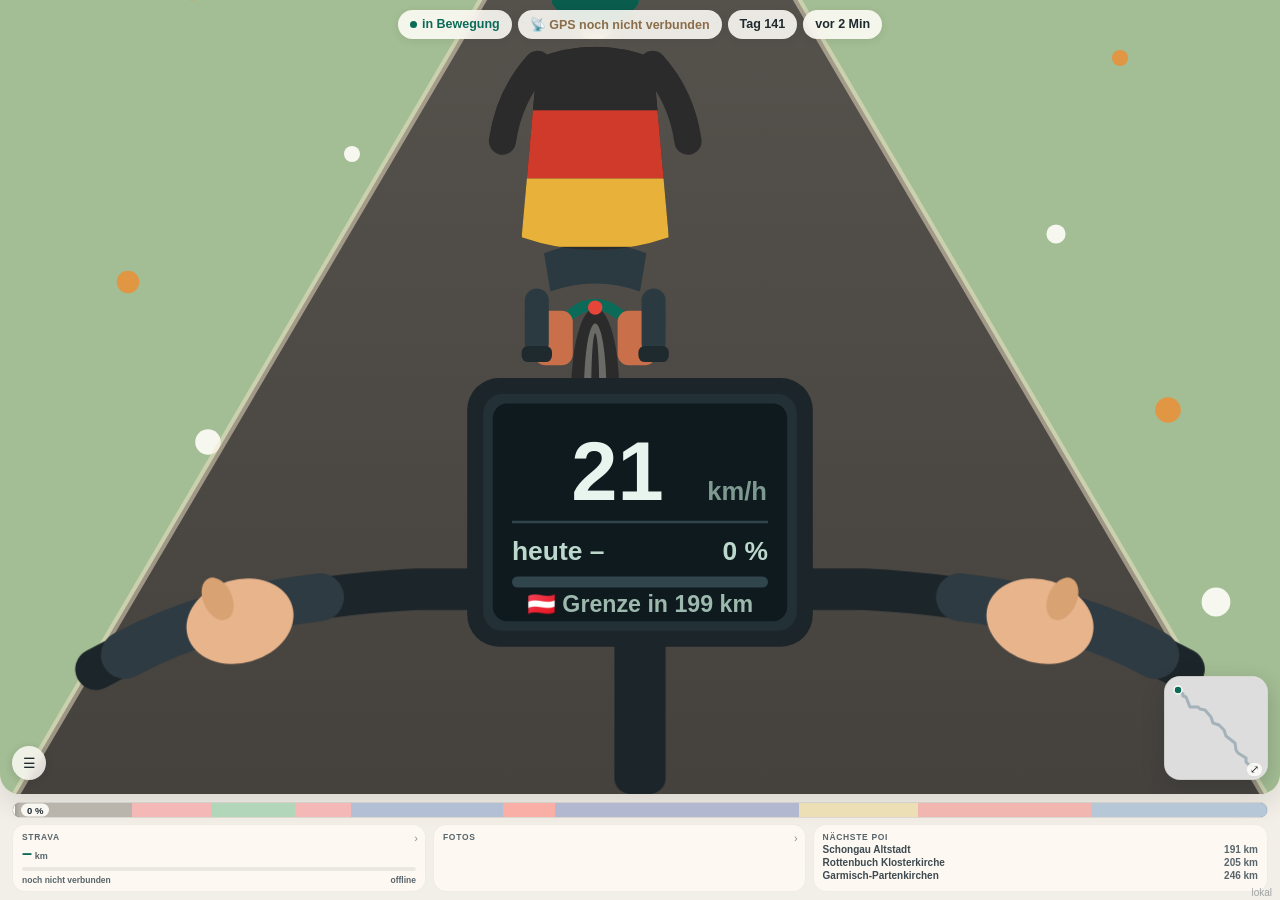
==== index.html @ 11f7739e "Gruppiere das Fotoalbum nach Tagen und runde die Karten-Vorschaubilder Zwei Dinge an der Fotodarstel" ====
<!doctype html>
<html lang="de">
<head>
<meta charset="UTF-8" />
<meta name="viewport" content="width=device-width, initial-scale=1.0, viewport-fit=cover" />
<title>Timo & Tino on Tour</title>
<meta name="description" content="Live dabei auf der Radreise von Schorndorf nach Griechenland." />
<meta name="theme-color" content="#0c6b58" />
<link rel="manifest" href="./manifest.json" />
<link rel="apple-touch-icon" href="./src/assets/apple-touch-icon.png" />
<link rel="icon" type="image/svg+xml" href="./src/assets/favicon.svg" />
<meta name="apple-mobile-web-app-capable" content="yes" />
<meta name="apple-mobile-web-app-status-bar-style" content="default" />
<meta name="apple-mobile-web-app-title" content="T&T Tour" />
<script>
  (() => {
    let frame = 0;

    function syncViewportHeight() {
      cancelAnimationFrame(frame);
      frame = requestAnimationFrame(() => {
        const height = Math.round(window.visualViewport?.height ?? window.innerHeight);
        document.documentElement.style.setProperty("--app-height", `${height}px`);
        document.documentElement.classList.toggle("compact-height", height < 740);
        document.documentElement.classList.toggle("very-compact-height", height < 640);
      });
    }

    syncViewportHeight();
    window.addEventListener("resize", syncViewportHeight, { passive: true });
    window.addEventListener("orientationchange", syncViewportHeight, { passive: true });
    window.addEventListener("pageshow", syncViewportHeight, { passive: true });
    window.visualViewport?.addEventListener("resize", syncViewportHeight, { passive: true });
  })();
</script>
<link rel="stylesheet" href="./src/vendor/leaflet/leaflet.css" />
<link rel="stylesheet" href="./src/styles/app.css" />
<script src="./src/vendor/leaflet/leaflet.js" defer></script>
<style>
  * { margin: 0; box-sizing: border-box; }
  html { width: 100%; height: 100%; overflow: hidden; }
  body {
    font-family: "Avenir Next", "Trebuchet MS", sans-serif;
    color: #1f2a2f;
    background:
      radial-gradient(circle at top left, rgba(235, 143, 52, 0.18), transparent 32%),
      linear-gradient(180deg, #fff9f0 0%, #f7f1e7 48%, #f2efe8 100%);
    width: 100%;
    height: var(--app-height, 100dvh);
    min-height: 0;
    max-height: var(--app-height, 100dvh);
    display: flex;
    flex-direction: column;
    overflow: hidden;
    padding-bottom: env(safe-area-inset-bottom);
  }

  .scene-wrap {
    position: relative; flex: 1 1 auto; min-height: 0; overflow: hidden;
    border-radius: 0 0 20px 20px;
    box-shadow: 0 10px 26px rgba(29, 35, 38, 0.12);
  }
  svg.scene { position: absolute; inset: 0; width: 100%; height: 100%; display: block; }

  /* ── Pseudo-3D ── */
  .fly {
    transform-box: view-box; transform-origin: 400px 560px;
    animation: fly var(--dur, 5.2s) linear infinite;
    animation-delay: var(--delay, 0s); opacity: 0;
  }
  @keyframes fly {
    0% { transform: scale(0.05); opacity: 0; }
    6% { opacity: 1; }
    62% { transform: scale(1.6); }
    100% { transform: scale(11); opacity: 1; }
  }
  .fly-dash {
    transform-box: view-box; transform-origin: 400px 560px;
    animation: flydash 3.2s linear infinite;
    animation-delay: var(--delay, 0s); opacity: 0;
  }
  @keyframes flydash {
    0% { transform: scale(0.08, 0.08); opacity: 0; }
    8% { opacity: 0.7; }
    62% { transform: scale(1.3, 1.9); }
    100% { transform: scale(4.5, 13); opacity: 0.7; }
  }

  .spokes, .crank { animation: spin var(--wheel, 0.82s) linear infinite; transform-box: fill-box; transform-origin: center; }
  @keyframes spin { to { transform: rotate(360deg); } }
  .timo { transform-box: view-box; transform-origin: 400px 1000px; animation: sway 1.7s ease-in-out infinite alternate; }
  @keyframes sway { from { transform: rotate(-1.3deg); } to { transform: rotate(1.3deg); } }
  .calf-l { animation: pedal var(--pedal, 0.42s) ease-in-out infinite alternate; }
  .calf-r { animation: pedal var(--pedal, 0.42s) ease-in-out infinite alternate-reverse; }
  @keyframes pedal { from { transform: translateY(0); } to { transform: translateY(-16px); } }
  .cockpit { animation: cockpitbob 0.48s ease-in-out infinite alternate; }
  @keyframes cockpitbob { to { transform: translateY(2px); } }
  .cloud-drift { animation: drift 90s linear infinite; }
  @keyframes drift { to { transform: translateX(-900px); } }
  .glint { animation: glint 3.2s ease-in-out infinite; }
  @keyframes glint { 0%, 100% { opacity: 0.25; } 50% { opacity: 0.85; } }

  /* ── Zustaende ── */
  .night-veil, .stars, .moon, .camp { opacity: 0; transition: opacity 1.4s ease; }
  .sun-group, .timo { transition: opacity 1.3s ease; }
  .scene--night .night-veil, .scene--night .stars, .scene--night .moon, .scene--night .camp { opacity: 1; }
  .scene--night .sun-group, .scene--night .timo { opacity: 0; }
  .scene--night .fly, .scene--night .fly-dash, .scene--night .calf-l, .scene--night .calf-r,
  .scene--night .cockpit, .scene--night .cloud-drift { animation-play-state: paused; }
  .hands { transition: opacity 1.2s ease; }
  .scene--night .hands { opacity: 0; }
  .star { animation: twinkle 2.6s ease-in-out infinite; }
  .star:nth-child(3n) { animation-delay: 0.9s; }
  .star:nth-child(3n+1) { animation-delay: 1.7s; }
  @keyframes twinkle { 0%, 100% { opacity: 0.35; } 50% { opacity: 1; } }
  .fire-glow { animation: fireglow 1.1s ease-in-out infinite alternate; transform-box: fill-box; transform-origin: center; }
  @keyframes fireglow { from { transform: scale(0.92); } to { transform: scale(1.08); } }

  /* Pause am Tag */
  .scene--pause .timo, .scene--pause .hands { opacity: 0; }
  .scene--pause .fly, .scene--pause .fly-dash, .scene--pause .calf-l,
  .scene--pause .calf-r, .scene--pause .cockpit { animation-play-state: paused; }
  .steam { animation: steam 2.6s ease-in-out infinite; }
  @keyframes steam {
    0% { transform: translateY(0); opacity: 0; }
    30% { opacity: 0.8; }
    100% { transform: translateY(-20px); opacity: 0; }
  }
  .pause-note {
    position: absolute; inset: 0; z-index: 5;
    display: flex; flex-direction: column; align-items: center; justify-content: center;
    gap: 16px; pointer-events: none; opacity: 0; transition: opacity 1s ease;
  }
  body.mode-pause .pause-note, body.mode-stale .pause-note { opacity: 1; }
  body.mode-pause .moment-stage, body.mode-stale .moment-stage { opacity: 0; transition: opacity 0.8s ease; }
  .pause-note__badge {
    width: 154px; height: 154px; border-radius: 50%;
    background: rgba(255, 253, 248, 0.9); backdrop-filter: blur(8px);
    box-shadow: 0 18px 44px rgba(29, 35, 38, 0.26);
    display: grid; place-items: center;
  }
  .pause-note p {
    font-size: 16.5px; font-weight: 700; color: #1f2a2f;
    background: rgba(255, 253, 248, 0.9); backdrop-filter: blur(8px);
    padding: 10px 20px; border-radius: 999px;
    box-shadow: 0 8px 22px rgba(29, 35, 38, 0.16);
  }

  /* Wetter */
  .rain, .snow, .extra-clouds, .fog { opacity: 0; transition: opacity 1.2s ease; }
  .scene--rain .rain { opacity: 1; }
  .scene--snow .snow { opacity: 1; }
  .scene--rain .sun-group, .scene--overcast .sun-group, .scene--snow .sun-group { opacity: 0.25; }
  .scene--rain .extra-clouds, .scene--overcast .extra-clouds, .scene--snow .extra-clouds { opacity: 1; }
  .scene--fog .fog { opacity: 0.85; }
  .raindrop { animation: rainfall 0.55s linear infinite; }
  @keyframes rainfall { to { transform: translate(-40px, 340px); } }
  .snowflake { animation: snowfall 4.5s linear infinite; }
  @keyframes snowfall { to { transform: translate(-30px, 380px); } }

  /* ── Momente ── */
  .moment-stage {
    position: absolute; left: 0; right: 0;
    top: calc(62px + env(safe-area-inset-top));
    display: flex; justify-content: center; pointer-events: none; z-index: 5;
  }
  .moment {
    position: absolute; width: min(56vw, 235px); opacity: 0;
    transform: translateY(18px) rotate(-2deg) scale(0.94);
    transition: opacity 0.8s ease, transform 0.9s cubic-bezier(0.18, 0.7, 0.3, 1.12);
  }
  .moment.show { opacity: 1; transform: translateY(0) rotate(0deg) scale(1); }
  .moment--photo {
    background: #fffdf8; border-radius: 6px; padding: 10px 10px 12px;
    box-shadow: 0 18px 42px rgba(29, 35, 38, 0.28);
    transform: translateY(18px) rotate(-4.5deg) scale(0.94);
  }
  .moment--photo.show { transform: translateY(0) rotate(-2.5deg) scale(1); }
  .moment--photo img {
    display: block; width: 100%; aspect-ratio: 4 / 3;
    object-fit: cover; border-radius: 3px; background: #e9e2d2;
  }
  .moment--photo .tape {
    position: absolute; top: -10px; left: 50%;
    width: 74px; height: 22px; transform: translateX(-50%) rotate(3deg);
    background: rgba(232, 217, 168, 0.85); border-radius: 2px;
  }
  .moment--card {
    background: rgba(255, 253, 248, 0.96); border-radius: 22px;
    padding: 16px 18px 15px; box-shadow: 0 18px 42px rgba(29, 35, 38, 0.24);
    text-align: center;
  }
  .moment__eyebrow {
    font-size: 10.5px; font-weight: 700; letter-spacing: 0.14em;
    text-transform: uppercase; color: #8a5ca7; margin-bottom: 6px;
  }
  .moment__title { font-size: 21px; font-weight: 700; letter-spacing: -0.02em; }
  .moment__meta { font-size: 13.5px; color: #58656b; margin-top: 3px; font-weight: 600; }
  .moment__caption {
    display: flex; justify-content: space-between; align-items: baseline;
    margin-top: 9px; padding: 0 2px; font-size: 12.5px; font-weight: 700; color: #58656b;
  }
  .moment__flags { font-size: 42px; line-height: 1.15; margin: 4px 0 2px; }
  .moment__flags .arrow { font-size: 24px; color: #8a5ca7; vertical-align: middle; margin: 0 8px; }

  /* ── Minimap ── */
  .minimap {
    position: absolute; right: 12px; bottom: 14px; z-index: 6;
    width: 104px; height: 104px; padding: 0; cursor: pointer;
    background: rgba(255, 253, 248, 0.88);
    border: 1.5px solid rgba(31, 42, 47, 0.14); border-radius: 16px;
    box-shadow: 0 8px 22px rgba(29, 35, 38, 0.22); overflow: hidden;
  }
  #minimapMap { position: absolute; inset: 0; pointer-events: none; }
  #minimapMap .leaflet-control-container { display: none; }
  .minimap__hint {
    position: absolute; right: 5px; bottom: 3px; z-index: 800;
    font-size: 11px; color: #1f2a2f; pointer-events: none;
    background: rgba(255, 253, 248, 0.85); border-radius: 6px; padding: 0 3px;
  }
  .live-pos-marker { position: relative; width: 32px; height: 32px; pointer-events: none; }
  .live-pos-marker__dot {
    position: absolute; left: 10px; top: 10px; width: 12px; height: 12px;
    border-radius: 50%; background: #0c6b58; border: 2.5px solid #fff;
    box-shadow: 0 1px 6px rgba(0, 0, 0, 0.3);
  }
  .live-pos-marker__pulse {
    position: absolute; inset: 0; border-radius: 50%;
    background: rgba(12, 107, 88, 0.35); animation: mappulse 2s ease-out infinite;
  }
  @keyframes mappulse { from { transform: scale(0.4); opacity: 1; } to { transform: scale(1.5); opacity: 0; } }

  .scene-ctrl { position: absolute; left: 12px; bottom: 14px; z-index: 6; display: flex; gap: 6px; }
  .scene-ctrl a {
    width: 34px; height: 34px; display: grid; place-items: center;
    font-size: 14px; text-decoration: none; color: #1f2a2f;
    background: rgba(255, 253, 248, 0.82); backdrop-filter: blur(6px);
    border-radius: 50%; box-shadow: 0 2px 8px rgba(29, 35, 38, 0.14);
  }

  /* ── HUD ── */
  .hud-top {
    position: absolute; top: calc(10px + env(safe-area-inset-top)); left: 0; right: 0;
    display: flex; flex-wrap: wrap; justify-content: center; gap: 6px;
    padding: 0 12px; pointer-events: none; z-index: 6;
  }
  .chip {
    font-size: 12.5px; font-weight: 700; color: #1f2a2f;
    background: rgba(255, 253, 248, 0.88); backdrop-filter: blur(8px);
    padding: 7px 12px; border-radius: 999px; white-space: nowrap;
    box-shadow: 0 2px 10px rgba(29, 35, 38, 0.08);
  }
  .chip[hidden] { display: none; }
  .chip--live { color: #0c6b58; }
  .chip--live .dot {
    display: inline-block; width: 7px; height: 7px; border-radius: 50%;
    background: #0c6b58; margin-right: 5px; animation: pulse 2s ease-in-out infinite;
  }
  .chip--stale { color: #8a6d4a; }
  .chip--stale .dot { animation: none; background: #b9a487; }
  @keyframes pulse { 0%, 100% { opacity: 1; } 50% { opacity: 0.35; } }

  /* ── Fortschrittsleiste ── */
  .tour-progress {
    position: relative; flex: 0 0 auto; height: 16px; margin: 8px 12px 6px;
    border-radius: 8px; overflow: hidden; cursor: pointer;
    border: 1px solid rgba(31, 42, 47, 0.1);
  }
  .tour-progress__track { position: absolute; inset: 0; }
  .tour-progress__veil { position: absolute; top: 0; bottom: 0; right: 0; background: rgba(247, 241, 231, 0.72); }
  .tour-progress__marker { position: absolute; top: -1px; bottom: -1px; width: 3px; background: #fffdf8; box-shadow: 0 0 5px rgba(0, 0, 0, 0.35); }
  .tour-progress__label {
    position: absolute; top: 50%; transform: translate(8px, -50%);
    font-size: 9.5px; font-weight: 800; color: #1f2a2f;
    background: rgba(255, 253, 248, 0.92); padding: 1px 6px; border-radius: 7px; pointer-events: none;
  }

  /* ── Boxen ── */
  .boxes { flex: 0 0 auto; display: grid; grid-template-columns: 1fr 0.9fr 1.1fr; gap: 7px; padding: 0 12px 8px; }
  .box {
    position: relative; background: rgba(255, 250, 244, 0.8); border-radius: 13px;
    padding: 7px 9px 6px; border: 1px solid rgba(31, 42, 47, 0.06);
    text-align: left; font: inherit; color: inherit;
  }
  button.box { cursor: pointer; }
  .box span { display: block; font-size: 8.5px; font-weight: 700; letter-spacing: 0.08em; text-transform: uppercase; color: #58656b; }
  .box strong { display: block; font-size: 14px; letter-spacing: -0.01em; margin-top: 1px; font-variant-numeric: tabular-nums; }
  .box small { display: block; font-size: 9.5px; color: #58656b; margin-top: 1px; font-weight: 600; }
  .box__more { position: absolute; right: 7px; top: 7px; font-size: 11px; color: #8a938f; font-style: normal; }
  .health-tile { min-width: 0; overflow: hidden; }
  .health-tile__value {
    display: flex; align-items: baseline; gap: 3px; margin-top: 2px;
    color: #0c6b58; white-space: nowrap;
  }
  .health-tile__value strong { display: inline; font-size: 18px; line-height: 1; margin: 0; }
  .health-tile__value b { font-size: 9px; color: #58656b; }
  .health-tile__bar {
    display: flex; width: 100%; height: 4px; margin-top: 5px; overflow: hidden;
    border-radius: 2px; background: rgba(31, 42, 47, 0.08);
  }
  .health-tile__bar i { display: block; height: 100%; transition: width 0.35s ease; }
  .health-tile__bar-completed { background: #eb8f34; }
  .health-tile__bar-today { background: #0c6b58; }
  .health-tile__meta {
    display: flex; align-items: center; justify-content: space-between; gap: 4px;
    margin-top: 4px; color: #58656b; font-size: 8.5px; font-weight: 700;
    white-space: nowrap;
  }
  .health-tile__meta span { display: inline; color: inherit; font-size: inherit; letter-spacing: 0; text-transform: none; }
  .health-tile__live { color: #0c6b58 !important; }
  .health-tile__live::before {
    content: ""; display: inline-block; width: 5px; height: 5px; margin-right: 3px;
    border-radius: 50%; background: currentColor; vertical-align: 1px;
  }
  .poi-row { display: flex; justify-content: space-between; gap: 4px; font-size: 10px; font-weight: 600; color: #3d4a50; margin-top: 2px; }
  .poi-row b { font-weight: 700; overflow: hidden; white-space: nowrap; text-overflow: ellipsis; }
  .poi-row em { font-style: normal; color: #58656b; flex-shrink: 0; }
  .thumb-stack { position: relative; height: 40px; margin-top: 3px; }
  .thumb-stack img {
    position: absolute; width: 44px; height: 38px; object-fit: cover;
    border-radius: 6px; border: 2px solid #fffdf8;
    box-shadow: 0 2px 6px rgba(29, 35, 38, 0.18); background: #e9e2d2;
  }
  .thumb-stack img:nth-child(1) { left: 0; transform: rotate(-5deg); }
  .thumb-stack img:nth-child(2) { left: 26px; transform: rotate(3deg); top: 1px; }
  .thumb-stack img:nth-child(3) { left: 52px; transform: rotate(-2deg); }
  .thumb-stack__count {
    position: absolute; right: 0; bottom: 0; font-size: 9px; font-weight: 800;
    color: #fffdf8; background: #0c6b58; border-radius: 8px; padding: 1.5px 6px;
  }

  /* ── Popups ── */
  .sheet {
    position: fixed; inset: 0; z-index: 40; display: none;
    align-items: center; justify-content: center;
    background: rgba(18, 32, 50, 0.55); backdrop-filter: blur(3px); padding: 18px;
  }
  .sheet.open { display: flex; }
  .sheet__card {
    position: relative; width: min(94vw, 560px); max-height: 78vh; overflow-y: auto;
    background: #fffdf8; border-radius: 22px; padding: 18px 16px 16px;
    box-shadow: 0 30px 80px rgba(0, 0, 0, 0.4);
  }
  .sheet__title { font-size: 17px; letter-spacing: -0.02em; margin-bottom: 2px; }
  .sheet__sub { font-size: 12px; color: #58656b; font-weight: 600; margin-bottom: 12px; }
  .sheet__close {
    position: absolute; top: 10px; right: 10px; width: 34px; height: 34px;
    border: none; border-radius: 50%; background: rgba(31, 42, 47, 0.06);
    color: #1f2a2f; font-size: 15px; cursor: pointer; z-index: 2;
  }
  .album-days { display: flex; flex-direction: column; gap: 14px; }
  .album-day__head {
    position: sticky; top: -1px; z-index: 2;
    display: flex; align-items: baseline; justify-content: space-between; gap: 8px;
    margin-bottom: 6px; padding: 5px 0 4px;
    /* Der Sheet-Karten-Hintergrund, damit die Fotos sauber darunter wegscrollen */
    background: #fffdf8;
    border-bottom: 1px solid rgba(31, 42, 47, 0.08);
  }
  .album-day__head h4 { font-size: 13px; font-weight: 800; letter-spacing: -0.01em; }
  .album-day__head span { font-size: 10.5px; font-weight: 700; color: #58656b; white-space: nowrap; }
  .album-grid { display: grid; grid-template-columns: repeat(4, 1fr); gap: 6px; }
  .album-grid img { width: 100%; aspect-ratio: 1; object-fit: cover; border-radius: 8px; background: #e9e2d2; cursor: pointer; }
  .health-sheet__card { width: min(94vw, 600px); max-height: min(88vh, 780px); padding: 20px 18px 18px; }
  .health-hero {
    display: grid; grid-template-columns: minmax(0, 1.2fr) minmax(150px, 0.8fr); gap: 16px;
    align-items: stretch; margin-bottom: 12px; padding: 16px;
    border: 1px solid rgba(12, 107, 88, 0.15); border-radius: 8px;
    background: linear-gradient(135deg, rgba(12, 107, 88, 0.1), rgba(255, 253, 248, 0.35));
  }
  .health-hero__eyebrow {
    font-size: 9.5px; font-weight: 800; letter-spacing: 0.08em; text-transform: uppercase;
    color: #0c6b58;
  }
  .health-hero__total { display: flex; align-items: baseline; gap: 6px; margin-top: 2px; }
  .health-hero__total strong {
    font-size: 38px; line-height: 1; color: #1f2a2f; font-variant-numeric: tabular-nums;
  }
  .health-hero__total span { font-size: 14px; font-weight: 800; color: #58656b; }
  .health-hero__caption { margin-top: 5px; font-size: 11px; line-height: 1.3; color: #58656b; font-weight: 650; }
  .health-source { align-self: center; }
  .health-source__bar {
    display: flex; height: 9px; overflow: hidden; border-radius: 5px;
    background: rgba(31, 42, 47, 0.08);
  }
  .health-source__bar span { display: block; height: 100%; min-width: 0; transition: width 0.35s ease; }
  .health-source__completed { background: #eb8f34; }
  .health-source__today { background: #0c6b58; }
  .health-source__labels { display: grid; grid-template-columns: 1fr 1fr; gap: 8px; margin-top: 8px; }
  .health-source__labels div { min-width: 0; }
  .health-source__labels span { display: block; font-size: 9px; color: #718087; font-weight: 750; }
  .health-source__labels b { display: block; margin-top: 1px; font-size: 12px; color: #3d4a50; font-variant-numeric: tabular-nums; }
  .health-source__labels div:last-child { text-align: right; }
  .health-metrics { display: grid; grid-template-columns: repeat(4, 1fr); gap: 8px; margin-bottom: 16px; }
  .health-metric {
    min-width: 0; min-height: 84px; padding: 10px;
    border: 1px solid rgba(31, 42, 47, 0.08); border-top: 3px solid var(--metric-color);
    border-radius: 7px; background: rgba(255, 255, 255, 0.48);
  }
  .health-metric__icon {
    display: grid; place-items: center; width: 22px; height: 22px; margin-bottom: 7px;
    border-radius: 50%; color: var(--metric-color); background: color-mix(in srgb, var(--metric-color) 12%, transparent);
    font-size: 11px; font-weight: 900;
  }
  .health-metric span { display: block; font-size: 9px; color: #718087; font-weight: 750; }
  .health-metric strong {
    display: block; margin-top: 2px; overflow-wrap: anywhere; font-size: 15px; line-height: 1.1;
    color: #1f2a2f; font-variant-numeric: tabular-nums;
  }
  .health-metric small { display: block; margin-top: 3px; font-size: 8.5px; color: #718087; font-weight: 650; }
  .health-section { margin-top: 16px; }
  .health-section__head { display: flex; justify-content: space-between; align-items: baseline; gap: 10px; margin-bottom: 7px; }
  .health-section__head h4 { font-size: 12px; color: #1f2a2f; }
  .health-section__head span { font-size: 10px; color: #718087; font-weight: 700; }
  .stage-list { position: relative; padding-left: 17px; }
  .stage-list::before {
    content: ""; position: absolute; left: 4px; top: 13px; bottom: 13px; width: 2px;
    background: rgba(12, 107, 88, 0.16);
  }
  .stage-item { position: relative; padding: 9px 0 10px 8px; border-bottom: 1px solid rgba(31, 42, 47, 0.07); }
  .stage-item::before {
    content: ""; position: absolute; left: -17px; top: 14px; width: 8px; height: 8px;
    border: 2px solid #fffdf8; border-radius: 50%; background: #0c6b58; box-shadow: 0 0 0 1px rgba(12, 107, 88, 0.28);
  }
  .stage-item__head { display: flex; justify-content: space-between; align-items: baseline; gap: 10px; }
  .stage-item__date { font-size: 12px; color: #3d4a50; font-weight: 800; }
  .stage-item__distance { font-size: 15px; color: #1f2a2f; font-weight: 800; font-variant-numeric: tabular-nums; }
  .stage-item__metrics { display: flex; flex-wrap: wrap; gap: 4px 10px; margin-top: 5px; }
  .stage-item__metrics span { font-size: 10px; color: #718087; font-weight: 700; white-space: nowrap; }
  .activity-list { border-top: 1px solid rgba(31, 42, 47, 0.07); }
  .activity-item { border-bottom: 1px solid rgba(31, 42, 47, 0.07); }
  .activity-item summary {
    display: grid; grid-template-columns: minmax(0, 1fr) auto; gap: 10px; align-items: center;
    padding: 10px 2px; cursor: pointer; list-style: none;
  }
  .activity-item summary::-webkit-details-marker { display: none; }
  .activity-item summary::after { content: "+"; grid-column: 3; color: #718087; font-size: 16px; }
  .activity-item[open] summary::after { content: "−"; }
  .activity-item__name { min-width: 0; }
  .activity-item__name b { display: block; overflow: hidden; white-space: nowrap; text-overflow: ellipsis; font-size: 12px; color: #3d4a50; }
  .activity-item__name small { display: block; margin-top: 2px; font-size: 9.5px; color: #718087; font-weight: 650; }
  .activity-item__distance { font-size: 13px; color: #0c6b58; font-weight: 800; font-variant-numeric: tabular-nums; }
  .activity-item__details {
    display: grid; grid-template-columns: repeat(3, 1fr); gap: 8px 12px;
    padding: 0 2px 11px;
  }
  .activity-item__details span { font-size: 9px; color: #718087; font-weight: 700; }
  .activity-item__details b { display: block; margin-top: 1px; font-size: 11px; color: #3d4a50; font-variant-numeric: tabular-nums; }
  .setup-hint {
    background: rgba(235, 143, 52, 0.1); border: 1px solid rgba(235, 143, 52, 0.3);
    border-radius: 8px; padding: 12px 14px; font-size: 12.5px; color: #7a5a2f; font-weight: 600;
  }
  @media (max-width: 420px) {
    .health-tile__meta { gap: 2px; font-size: 8px; }
    .health-sheet__card { padding: 18px 14px 14px; }
    .health-hero { grid-template-columns: 1fr; gap: 12px; padding: 13px; }
    .health-hero__total strong { font-size: 34px; }
    .health-metrics { grid-template-columns: repeat(2, 1fr); }
    .health-metric { min-height: 78px; }
  }
  @media (max-width: 380px) {
    .health-tile__meta, .health-tile__meta span { font-size: 7px; }
    .health-tile__live::before { display: none; }
  }
  @media (max-width: 340px) {
    #healthSub { display: none; }
    .health-tile__meta { justify-content: flex-start; }
  }
  html.compact-height .hud-top { top: calc(6px + env(safe-area-inset-top)); gap: 4px; padding-inline: 8px; }
  html.compact-height .chip { padding: 5px 9px; font-size: 11px; }
  html.compact-height .moment-stage { top: calc(50px + env(safe-area-inset-top)); }
  html.compact-height .minimap { right: 8px; bottom: 9px; width: 88px; height: 88px; border-radius: 12px; }
  html.compact-height .scene-ctrl { left: 8px; bottom: 9px; }
  html.compact-height .tour-progress { height: 14px; margin: 5px 8px 4px; }
  html.compact-height .boxes { gap: 5px; padding: 0 8px 5px; }
  html.compact-height .box { padding: 5px 7px 4px; border-radius: 10px; }
  html.compact-height .box__more { right: 5px; top: 5px; }
  html.compact-height .health-tile__value strong { font-size: 16px; }
  html.compact-height .health-tile__bar { margin-top: 3px; }
  html.compact-height .health-tile__meta { margin-top: 2px; }
  html.compact-height .thumb-stack { height: 34px; margin-top: 1px; }
  html.compact-height .thumb-stack img { width: 39px; height: 33px; }
  html.compact-height .thumb-stack img:nth-child(2) { left: 22px; }
  html.compact-height .thumb-stack img:nth-child(3) { left: 44px; }
  html.compact-height .poi-row { margin-top: 1px; font-size: 9px; }
  html.very-compact-height .chip { padding: 4px 7px; font-size: 10.5px; }
  html.very-compact-height .minimap { width: 78px; height: 78px; }
  html.very-compact-height .tour-progress { height: 12px; margin-block: 3px; }
  html.very-compact-height .boxes { padding-bottom: 3px; }
  html.very-compact-height .thumb-stack { height: 30px; }
  html.very-compact-height .thumb-stack img { width: 35px; height: 29px; }
  html.very-compact-height .box span { font-size: 8px; }
  html.very-compact-height .poi-row:nth-child(n+3) { display: none; }
  #bigmap { width: 100%; height: min(64vh, 560px); border-radius: 14px; }
  .map-modal__card { padding: 12px; }

  /* ── Grosse Karte: Fotos & POIs ── */
  .map-legend {
    display: flex; flex-wrap: wrap; gap: 4px 10px;
    margin-top: 8px; font-size: 10px; color: #58656b;
  }
  .map-legend span { display: inline-flex; align-items: center; gap: 3px; }
  .map-legend i { width: 9px; height: 9px; border-radius: 50%; font-style: normal; }

  .poi-map-marker {
    position: relative;
    width: 26px; height: 26px; border-radius: 50%;
    display: grid; place-items: center;
    background: var(--poi-color, #eb8f34);
    border: 2px solid #fff;
    box-shadow: 0 1px 5px rgba(0,0,0,.35);
    cursor: pointer; transition: transform .12s ease;
  }
  .poi-map-marker:hover { transform: scale(1.18); }
  .poi-map-marker span { font-size: 12px; line-height: 1; }

  /* Was gerade am Weg liegt, pulsiert leicht — das ist der Punkt, den man
     als Zuhausegebliebener sucht. */
  .poi-map-marker--live {
    width: 32px; height: 32px;
    border-color: #fffdf8;
    box-shadow: 0 0 0 2px var(--poi-color, #eb8f34), 0 2px 8px rgba(0,0,0,.4);
  }
  .poi-map-marker--live span { font-size: 15px; }
  .poi-map-marker--live::after {
    content: ""; position: absolute; inset: -6px;
    border-radius: 50%; border: 2px solid var(--poi-color, #eb8f34);
    animation: poipulse 2s ease-out infinite;
  }
  @keyframes poipulse {
    from { transform: scale(0.75); opacity: 0.9; }
    to   { transform: scale(1.45); opacity: 0; }
  }

  /* overflow sichtbar, damit das Stapel-Badge nicht abgeschnitten wird —
     der Kreis entsteht darum am img statt am Container. */
  .photo-map-marker {
    position: relative; width: 40px; height: 40px;
    overflow: visible; border: 0; cursor: pointer;
    transition: transform .12s ease;
  }
  .photo-map-marker:hover { transform: scale(1.1); }
  /* Leaflet erzwingt fuer Bilder im Marker-Pane width:auto (Workaround gegen
     einen Kachel-Bug in Firefox) und ist mit .leaflet-container
     .leaflet-marker-pane img spezifischer als eine einfache Klassenregel.
     Ohne dieselbe Spezifitaet hier behaelt das Foto seine natuerliche Breite,
     wird aber auf 40px Hoehe gestaucht — aus border-radius:50% wird dann eine
     Ellipse statt eines Kreises. Feste Kantenlaenge + cover haelt jedes
     Vorschaubild rund, egal ob Hoch- oder Querformat. */
  .leaflet-container .leaflet-marker-pane .photo-map-marker img {
    width: 40px; height: 40px; object-fit: cover; display: block;
    border-radius: 50%; border: 2px solid #fff;
    box-shadow: 0 2px 8px rgba(0,0,0,.3);
  }
  .photo-map-marker__count {
    position: absolute; right: -3px; bottom: -3px;
    min-width: 17px; height: 17px; padding: 0 4px;
    border-radius: 999px; background: #eb8f34; border: 2px solid #fff;
    color: #fff; font-size: 9px; font-weight: 800; line-height: 13px; text-align: center;
  }

  .map-popup__meta { display: flex; flex-wrap: wrap; align-items: center; gap: 5px; }
  .map-popup__chip {
    display: inline-flex; align-items: center; gap: 4px;
    padding: 3px 7px; border-radius: 999px; background: rgba(0,0,0,.06);
    font-size: 10.5px; font-weight: 600; color: #084c40; white-space: nowrap;
  }
  .map-popup__dist { font-size: 10px; font-weight: 700; color: #58656b; }

  .map-popup__live {
    display: inline-block; margin-bottom: 4px;
    padding: 2px 7px; border-radius: 999px;
    background: #eb8f34; color: #fff;
    font-size: 9.5px; font-weight: 800; letter-spacing: .04em; text-transform: uppercase;
  }
  /* "Warum ist das gerade spannend" — der eigentliche Grund, den Punkt
     anzutippen, deshalb abgesetzt vom nuechternen Kurztext. */
  .map-popup__why {
    margin-top: 5px; padding-left: 7px;
    border-left: 2px solid #eb8f34;
    font-size: 11px; line-height: 1.35; color: #2f4650;
  }
  .map-popup--photo .map-popup__img { height: 130px; cursor: zoom-in; }

  @media (prefers-reduced-motion: reduce) { * { animation-play-state: paused !important; } }
</style>
</head>
<body>
<div class="scene-wrap">
<svg class="scene" id="scene" viewBox="0 0 800 1200" preserveAspectRatio="xMidYMax slice" aria-label="Live-Blick über den Lenker">
  <defs>
    <linearGradient id="sky" x1="0" y1="0" x2="0" y2="1">
      <stop offset="0" stop-color="#fdf0d5"/><stop offset="0.7" stop-color="#f7e6c4"/><stop offset="1" stop-color="#efe0b8"/>
    </linearGradient>
    <radialGradient id="sunGlow">
      <stop offset="0" stop-color="#f5a94d" stop-opacity="0.85"/>
      <stop offset="0.55" stop-color="#f5a94d" stop-opacity="0.25"/>
      <stop offset="1" stop-color="#f5a94d" stop-opacity="0"/>
    </radialGradient>
    <linearGradient id="roadGrad" x1="0" y1="0" x2="0" y2="1">
      <stop offset="0" stop-color="#5a5751"/><stop offset="1" stop-color="#45423e"/>
    </linearGradient>
    <linearGradient id="veilFade" x1="0" y1="0" x2="0" y2="1">
      <stop offset="0" stop-color="#122032" stop-opacity="0"/><stop offset="0.14" stop-color="#122032" stop-opacity="1"/>
    </linearGradient>
    <linearGradient id="seaGrad" x1="0" y1="0" x2="0" y2="1">
      <stop offset="0" stop-color="#7fb4c9"/><stop offset="1" stop-color="#9ec9d8"/>
    </linearGradient>
    <clipPath id="torsoClip">
      <path d="M364 740 Q400 726 436 740 L446 852 Q400 868 354 852 Z"/>
    </clipPath>

    <g id="cloud">
      <ellipse cx="0" cy="0" rx="46" ry="16" fill="#fffdf8"/>
      <ellipse cx="-24" cy="6" rx="28" ry="12" fill="#fffdf8"/>
      <ellipse cx="26" cy="7" rx="30" ry="12" fill="#fffdf8"/>
    </g>
    <g id="cloudDark">
      <ellipse cx="0" cy="0" rx="52" ry="18" fill="#b9bfc2"/>
      <ellipse cx="-28" cy="7" rx="30" ry="13" fill="#b9bfc2"/>
      <ellipse cx="30" cy="8" rx="32" ry="13" fill="#c6cbcd"/>
    </g>

    <!-- Baumtypen je Land -->
    <g id="tree-conifer">
      <rect x="-1.5" y="-3" width="3" height="5" fill="#5a4632"/>
      <path d="M0 -26 L7 -13 L3.5 -13 L9 -3 L-9 -3 L-3.5 -13 L-7 -13 Z" fill="#3f6b52"/>
    </g>
    <g id="tree-cypress">
      <rect x="-1.2" y="-3" width="2.4" height="5" fill="#5a4632"/>
      <ellipse cx="0" cy="-16" rx="4.2" ry="15" fill="#39604a"/>
    </g>
    <g id="tree-olive">
      <path d="M-1.6 2 L-0.6 -8 L0.6 -8 L1.6 2 Z" fill="#7a6a55"/>
      <ellipse cx="0" cy="-13" rx="10" ry="7" fill="#8fa87a"/>
      <ellipse cx="-5" cy="-9" rx="6" ry="4.5" fill="#9db486"/>
      <ellipse cx="5" cy="-10" rx="6" ry="4.5" fill="#829c6e"/>
    </g>
  </defs>

  <rect width="800" height="1200" fill="url(#sky)"/>
  <g class="sun-group">
    <circle cx="170" cy="290" r="95" fill="url(#sunGlow)"/>
    <circle cx="170" cy="290" r="38" fill="#f2a24b"/>
  </g>
  <g class="cloud-drift" opacity="0.9">
    <use href="#cloud" x="560" y="300"/><use href="#cloud" x="900" y="250"/>
    <use href="#cloud" x="1250" y="320"/><use href="#cloud" x="1500" y="270"/>
  </g>
  <g class="extra-clouds">
    <use href="#cloudDark" x="250" y="270"/><use href="#cloudDark" x="520" y="230"/>
    <use href="#cloudDark" x="650" y="310"/>
  </g>

  <rect class="night-veil" width="800" height="1200" fill="#122032" opacity="0" style="mix-blend-mode: multiply;"/>
  <g class="stars" fill="#fdf0d5">
    <circle class="star" cx="150" cy="240" r="2.2"/><circle class="star" cx="320" cy="215" r="1.7"/>
    <circle class="star" cx="480" cy="275" r="2"/><circle class="star" cx="620" cy="225" r="1.6"/>
    <circle class="star" cx="240" cy="360" r="1.8"/><circle class="star" cx="560" cy="390" r="1.6"/>
    <circle class="star" cx="410" cy="310" r="1.5"/><circle class="star" cx="680" cy="330" r="2"/>
    <circle class="star" cx="90" cy="420" r="1.5"/><circle class="star" cx="740" cy="430" r="1.4"/>
  </g>
  <g class="moon">
    <mask id="moonMaskPov">
      <circle cx="180" cy="290" r="34" fill="white"/>
      <circle cx="195" cy="279" r="29" fill="black"/>
    </mask>
    <circle cx="180" cy="290" r="34" fill="#f6ecd4" mask="url(#moonMaskPov)"/>
  </g>

  <!-- Meer (Kuestenlaender) -->
  <rect id="seaBand" y="500" width="800" height="62" fill="url(#seaGrad)" opacity="0"/>

  <!-- Horizont: Farben kommen aus dem Landes-Preset -->
  <path id="hillFar" d="M0 500 Q80 448 170 480 Q260 508 340 462 Q420 420 500 470 Q580 512 660 468 Q730 432 800 472 L800 560 L0 560 Z" fill="#b3c4b0"/>
  <g id="snowCaps" opacity="0">
    <path d="M340 462 L326 486 L338 480 L350 492 L362 476 L352 462 Z" fill="#fffdf8"/>
    <path d="M660 468 L646 492 L658 486 L670 498 L682 482 L672 468 Z" fill="#fffdf8"/>
  </g>
  <path id="hillNear" d="M0 528 Q100 486 200 516 Q300 542 400 502 Q500 468 600 510 Q700 545 800 508 L800 560 L0 560 Z" fill="#93ab90"/>

  <!-- Dorf am Horizont: Typ kommt aus dem Preset -->
  <g id="villageSlot" transform="translate(452,556)"></g>
  <use class="road-tree" href="#tree-conifer" transform="translate(310,556) scale(1.1)"/>
  <use class="road-tree" href="#tree-conifer" transform="translate(540,558) scale(0.9)"/>

  <!-- Felder -->
  <rect id="fieldBand" y="560" width="800" height="640" fill="#a3bd94"/>
  <g fill="#eb8f34" opacity="0.85">
    <circle cx="120" cy="700" r="4"/><circle cx="80" cy="880" r="7"/><circle cx="180" cy="1060" r="10"/>
    <circle cx="700" cy="740" r="5"/><circle cx="730" cy="960" r="8"/><circle cx="640" cy="1130" r="11"/>
  </g>
  <g fill="#fffdf8" opacity="0.9">
    <circle cx="60" cy="640" r="3"/><circle cx="220" cy="800" r="5"/><circle cx="130" cy="980" r="8"/>
    <circle cx="740" cy="660" r="3.5"/><circle cx="660" cy="850" r="6"/><circle cx="760" cy="1080" r="9"/>
  </g>

  <!-- Strasse -->
  <path d="M386 560 L414 560 L790 1200 L10 1200 Z" fill="url(#roadGrad)"/>
  <path d="M386 560 L10 1200" stroke="#f4e6c8" stroke-width="5" opacity="0.5"/>
  <path d="M414 560 L790 1200" stroke="#f4e6c8" stroke-width="5" opacity="0.5"/>
  <g fill="#f4e6c8">
    <rect class="fly-dash" style="--delay: 0s" x="397" y="574" width="6" height="20" rx="1.5"/>
    <rect class="fly-dash" style="--delay: -0.8s" x="397" y="574" width="6" height="20" rx="1.5"/>
    <rect class="fly-dash" style="--delay: -1.6s" x="397" y="574" width="6" height="20" rx="1.5"/>
    <rect class="fly-dash" style="--delay: -2.4s" x="397" y="574" width="6" height="20" rx="1.5"/>
  </g>

  <!-- Strassenrand: Baeume + Ortsschild (Text aus Reverse-Geocoding) -->
  <g class="fly" style="--delay: 0s"><use class="road-tree" href="#tree-conifer" transform="translate(366,585) scale(1.6)"/></g>
  <g class="fly" style="--delay: -1.4s">
    <g transform="translate(438,584)">
      <rect x="-0.7" y="-13" width="1.4" height="13" fill="#8a8478"/>
      <rect x="-15" y="-21" width="30" height="9" rx="1.8" fill="#fffdf8" stroke="#0c6b58" stroke-width="0.8"/>
      <text id="signPlace" x="0" y="-14.5" text-anchor="middle" font-size="4" font-weight="700" fill="#0c6b58" font-family="Trebuchet MS, sans-serif"></text>
    </g>
  </g>
  <g class="fly" style="--delay: -2.7s">
    <g transform="translate(370,586)">
      <path d="M-4 0 L-4 -6.5 Q-4 -9 0 -9 Q4 -9 4 -6.5 L4 0 Z" fill="#fffdf8" stroke="#c9c2b4" stroke-width="0.6"/>
      <text id="signKm" x="0" y="-3" text-anchor="middle" font-size="2.8" font-weight="700" fill="#58656b" font-family="Trebuchet MS, sans-serif"></text>
    </g>
  </g>
  <g class="fly" style="--delay: -4s"><use class="road-tree" href="#tree-conifer" transform="translate(434,584) scale(1.3)"/></g>

  <!-- Timo voraus -->
  <g transform="translate(-28,0)">
  <g class="timo">
    <ellipse cx="400" cy="1002" rx="64" ry="12" fill="#1f2a2f" opacity="0.16"/>
    <ellipse cx="400" cy="948" rx="15" ry="52" fill="#2b2b2b"/>
    <ellipse cx="400" cy="948" rx="7" ry="42" fill="#6a6a66"/>
    <ellipse cx="400" cy="948" rx="2.5" ry="36" fill="#2b2b2b"/>
    <path d="M385 900 Q400 888 415 900" stroke="#0c6b58" stroke-width="7" fill="none" stroke-linecap="round"/>
    <circle cx="400" cy="896" r="4.5" fill="#e8453a"/>
    <rect x="362" y="898" width="24" height="34" rx="7" fill="#c9704a"/>
    <rect x="414" y="898" width="24" height="34" rx="7" fill="#c9704a"/>
    <g class="calf-l">
      <rect x="356" y="884" width="15" height="42" rx="7.5" fill="#2b3a41"/>
      <rect x="354" y="920" width="19" height="10" rx="4" fill="#1f2a2f"/>
    </g>
    <g class="calf-r">
      <rect x="429" y="884" width="15" height="42" rx="7.5" fill="#2b3a41"/>
      <rect x="427" y="920" width="19" height="10" rx="4" fill="#1f2a2f"/>
    </g>
    <rect x="384" y="852" width="32" height="10" rx="5" fill="#1f2a2f"/>
    <path d="M368 862 Q400 850 432 862 L428 886 Q400 876 372 886 Z" fill="#2b3a41"/>
    <!-- Trikot: Flagge des aktuellen Landes -->
    <g id="jersey" clip-path="url(#torsoClip)"></g>
    <path id="sleeveL" d="M364 744 Q346 764 342 792" stroke="#1e4a9e" stroke-width="17" fill="none" stroke-linecap="round"/>
    <path id="sleeveR" d="M436 744 Q454 764 458 792" stroke="#1e4a9e" stroke-width="17" fill="none" stroke-linecap="round"/>
    <rect x="390" y="712" width="20" height="16" rx="7" fill="#e8b48c"/>
    <circle cx="400" cy="692" r="30" fill="#0c6b58"/>
    <path d="M373 700 A 30 30 0 0 1 427 700 L 427 706 A 30 22 0 0 1 373 706 Z" fill="#0a5c4c"/>
    <g stroke="#fffdf8" stroke-width="3" opacity="0.55" stroke-linecap="round">
      <path d="M385 672 Q383 686 385 698"/><path d="M400 668 Q398 684 400 700"/><path d="M415 672 Q417 686 415 698"/>
    </g>
  </g>
  </g>

  <!-- Nachtlager -->
  <g class="camp">
    <g transform="translate(212,930) scale(1.35)">
      <path d="M-60 0 L0 -66 L60 0 Z" fill="#a35a3c"/>
      <path d="M-14 0 L0 -46 L14 0 Z" fill="#7a4028"/>
      <circle class="fire-glow" cx="112" cy="-8" r="28" fill="#f5a94d" opacity="0.45"/>
      <path d="M105 -4 q7 -17 14 0 q5 9 -7 11 q-12 -2 -7 -11" fill="#eb8f34"/>
      <g stroke="#6b5138" stroke-width="4.5" stroke-linecap="round">
        <line x1="99" y1="4" x2="124" y2="-2"/><line x1="101" y1="-2" x2="123" y2="5"/>
      </g>
    </g>
    <g transform="translate(520,952)" opacity="0.9">
      <circle cx="0" cy="0" r="24" fill="none" stroke="#1c2529" stroke-width="4"/>
      <circle cx="74" cy="0" r="24" fill="none" stroke="#1c2529" stroke-width="4"/>
      <path d="M0 0 L30 -8 L17 -45 L0 0 M30 -8 L57 -45 M17 -45 L57 -45 M57 -45 L74 0" stroke="#1c2529" stroke-width="4.5" fill="none" stroke-linecap="round"/>
    </g>
  </g>

  <!-- Regen -->
  <g class="rain">
    <g stroke="#7fa3b8" stroke-width="3" stroke-linecap="round" opacity="0.65">
      <g class="raindrop"><line x1="90" y1="-60" x2="80" y2="-22"/><line x1="290" y1="-130" x2="280" y2="-92"/><line x1="490" y1="-40" x2="480" y2="-2"/><line x1="690" y1="-150" x2="680" y2="-112"/></g>
      <g class="raindrop" style="animation-delay:-0.18s"><line x1="180" y1="-100" x2="170" y2="-62"/><line x1="390" y1="-35" x2="380" y2="3"/><line x1="590" y1="-115" x2="580" y2="-77"/><line x1="760" y1="-55" x2="750" y2="-17"/></g>
      <g class="raindrop" style="animation-delay:-0.36s"><line x1="40" y1="-145" x2="30" y2="-107"/><line x1="240" y1="-55" x2="230" y2="-17"/><line x1="440" y1="-160" x2="430" y2="-122"/><line x1="640" y1="-70" x2="630" y2="-32"/></g>
    </g>
    <g stroke="#7fa3b8" stroke-width="3" stroke-linecap="round" opacity="0.65" transform="translate(0,340)">
      <g class="raindrop"><line x1="130" y1="-60" x2="120" y2="-22"/><line x1="330" y1="-130" x2="320" y2="-92"/><line x1="530" y1="-40" x2="520" y2="-2"/><line x1="730" y1="-150" x2="720" y2="-112"/></g>
      <g class="raindrop" style="animation-delay:-0.27s"><line x1="220" y1="-100" x2="210" y2="-62"/><line x1="420" y1="-35" x2="410" y2="3"/><line x1="620" y1="-115" x2="610" y2="-77"/></g>
    </g>
    <g stroke="#7fa3b8" stroke-width="3.5" stroke-linecap="round" opacity="0.6" transform="translate(0,680)">
      <g class="raindrop"><line x1="100" y1="-60" x2="88" y2="-16"/><line x1="360" y1="-120" x2="348" y2="-76"/><line x1="600" y1="-50" x2="588" y2="-6"/></g>
      <g class="raindrop" style="animation-delay:-0.3s"><line x1="250" y1="-90" x2="238" y2="-46"/><line x1="480" y1="-140" x2="468" y2="-96"/><line x1="710" y1="-80" x2="698" y2="-36"/></g>
    </g>
  </g>

  <!-- Schnee -->
  <g class="snow" fill="#fffdf8">
    <g class="snowflake"><circle cx="90" cy="-40" r="4"/><circle cx="300" cy="-120" r="5"/><circle cx="520" cy="-60" r="4"/><circle cx="700" cy="-140" r="5"/></g>
    <g class="snowflake" style="animation-delay:-1.5s"><circle cx="180" cy="-90" r="5"/><circle cx="420" cy="-30" r="4"/><circle cx="620" cy="-110" r="5"/></g>
    <g class="snowflake" style="animation-delay:-3s"><circle cx="60" cy="-130" r="4"/><circle cx="250" cy="-50" r="5"/><circle cx="480" cy="-150" r="4"/><circle cx="740" cy="-70" r="5"/></g>
    <g class="snowflake" style="animation-delay:-0.8s" transform="translate(0,380)"><circle cx="140" cy="-60" r="4"/><circle cx="360" cy="-120" r="5"/><circle cx="660" cy="-40" r="4"/></g>
  </g>

  <!-- Nebel -->
  <g class="fog">
    <rect y="440" width="800" height="200" fill="#e8e4da" opacity="0.6"/>
    <rect y="500" width="800" height="110" fill="#efece4" opacity="0.55"/>
  </g>

  <rect class="night-veil" x="0" y="380" width="800" height="820" fill="url(#veilFade)" style="mix-blend-mode: multiply;"/>

  <!-- Eigenes Cockpit -->
  <g class="cockpit">
    <path d="M60 1122 Q140 1078 260 1072 L540 1072 Q660 1078 740 1122" stroke="#1c2529" stroke-width="26" fill="none" stroke-linecap="round"/>
    <path d="M78 1113 Q130 1085 200 1077" stroke="#2e3b42" stroke-width="30" fill="none" stroke-linecap="round"/>
    <path d="M722 1113 Q670 1085 600 1077" stroke="#2e3b42" stroke-width="30" fill="none" stroke-linecap="round"/>
    <g class="hands">
      <g fill="#e8b48c">
        <ellipse cx="150" cy="1092" rx="34" ry="26" transform="rotate(-16 150 1092)"/>
        <ellipse cx="650" cy="1092" rx="34" ry="26" transform="rotate(16 650 1092)"/>
      </g>
      <g fill="#d9a273">
        <ellipse cx="136" cy="1078" rx="9" ry="14" transform="rotate(-24 136 1078)"/>
        <ellipse cx="664" cy="1078" rx="9" ry="14" transform="rotate(24 664 1078)"/>
      </g>
    </g>
    <rect x="384" y="1080" width="32" height="120" rx="10" fill="#1c2529"/>

    <!-- Fahrradcomputer -->
    <g transform="translate(400,1024)">
      <rect x="-108" y="-84" width="216" height="168" rx="20" fill="#1c2529"/>
      <rect x="-98" y="-74" width="196" height="148" rx="12" fill="#233036"/>
      <rect x="-92" y="-68" width="184" height="136" rx="9" fill="#0e1a1e"/>
      <text id="dispSpeed" x="-14" y="-8" text-anchor="middle" font-size="52" font-weight="800" fill="#e8f4ee" font-family="Trebuchet MS, sans-serif">--</text>
      <text x="42" y="-8" font-size="16" font-weight="700" fill="#7d9990" font-family="Trebuchet MS, sans-serif">km/h</text>
      <line x1="-80" y1="6" x2="80" y2="6" stroke="#31454d" stroke-width="1.5"/>
      <text id="dispToday" x="-80" y="30" font-size="16.5" font-weight="700" fill="#bcd8cc" font-family="Trebuchet MS, sans-serif">heute –</text>
      <text id="dispPct" x="80" y="30" text-anchor="end" font-size="16.5" font-weight="700" fill="#bcd8cc" font-family="Trebuchet MS, sans-serif">–</text>
      <rect x="-80" y="40" width="160" height="7" rx="3.5" fill="#31454d"/>
      <rect id="dispBar" x="-80" y="40" width="0" height="7" rx="3.5" fill="#3fa07c"/>
      <text id="dispBorder" x="0" y="62" text-anchor="middle" font-size="14.5" font-weight="700" fill="#9db8ad" font-family="Trebuchet MS, sans-serif"></text>
      <rect x="-14" y="82" width="28" height="16" rx="5" fill="#1c2529"/>
    </g>
  </g>
</svg>

<!-- Momente -->
<div class="moment-stage" id="momentStage">
  <div class="moment moment--card" data-moment="border" hidden>
    <p class="moment__eyebrow">Voraus · Grenzübergang</p>
    <p class="moment__flags"><span id="borderFlags"></span></p>
    <p class="moment__title" id="borderName"></p>
    <p class="moment__meta" id="borderMeta"></p>
  </div>
</div>

<!-- Pause / kein Signal -->
<div class="pause-note" aria-hidden="true">
  <div class="pause-note__badge">
    <svg id="pauseIcon" width="96" height="96" viewBox="0 0 100 100" aria-hidden="true">
      <g stroke="#8a938f" stroke-width="5" fill="none" stroke-linecap="round">
        <path class="steam" d="M36 32 q5 -9 0 -16"/>
        <path class="steam" style="animation-delay: 0.9s" d="M50 34 q-5 -9 0 -17"/>
        <path class="steam" style="animation-delay: 1.7s" d="M63 32 q5 -8 0 -15"/>
      </g>
      <path d="M22 44 h55 v14 a27.5 26 0 0 1 -55 0 Z" fill="#fffdf8" stroke="#1f2a2f" stroke-width="4.5" stroke-linejoin="round"/>
      <path d="M26 48 h47 v6 a23.5 16 0 0 1 -8 12 a40 40 0 0 1 -31 0 a23.5 16 0 0 1 -8 -12 Z" fill="#6b4a2f"/>
      <path d="M77 48 h5 a11 11 0 0 1 0 22 h-7" fill="none" stroke="#1f2a2f" stroke-width="4.5" stroke-linecap="round"/>
      <line x1="18" y1="90" x2="80" y2="90" stroke="#1f2a2f" stroke-width="4.5" stroke-linecap="round"/>
    </svg>
  </div>
  <p id="pauseText">Gerade wird Pause gemacht</p>
</div>

<!-- Minimap -->
<button class="minimap" id="minimap" aria-label="Karte vergrößern">
  <div id="minimapMap" aria-hidden="true"></div>
  <span class="minimap__hint">⤢</span>
</button>

<div class="scene-ctrl">
  <a href="./backup/" aria-label="Zur klassischen Ansicht" title="Klassische Ansicht">☰</a>
</div>

<!-- HUD -->
<div class="hud-top">
  <span class="chip chip--live" id="chipState"><span class="dot"></span><span id="chipStateText">Verbinde…</span></span>
  <span class="chip chip--stale" id="chipNoGps" hidden>📡 GPS noch nicht verbunden</span>
  <span class="chip" id="chipDay" hidden></span>
  <span class="chip" id="chipPlace" hidden></span>
  <span class="chip" id="chipWeather" hidden></span>
  <span class="chip" id="chipFresh" hidden></span>
</div>
</div><!-- /scene-wrap -->

<!-- Fortschritt -->
<div class="tour-progress" id="tourProgress" role="button" tabindex="0" aria-label="Tourstatus öffnen">
  <div class="tour-progress__track" id="tpTrack"></div>
  <div class="tour-progress__veil" id="tpVeil"></div>
  <div class="tour-progress__marker" id="tpMarker"></div>
  <span class="tour-progress__label" id="tpLabel">–</span>
</div>

<!-- Boxen -->
<section class="boxes" aria-label="Schnellzugriff">
  <button class="box health-tile" id="boxHealth">
    <span id="healthLabel">Strava</span>
    <div class="health-tile__value"><strong id="healthValue">–</strong><b>km</b></div>
    <div class="health-tile__bar" aria-hidden="true">
      <i class="health-tile__bar-completed" id="healthBarCompleted"></i>
      <i class="health-tile__bar-today" id="healthBarToday"></i>
    </div>
    <div class="health-tile__meta">
      <span id="healthSub">wird geladen…</span>
      <span class="health-tile__live" id="healthToday">live</span>
    </div>
    <em class="box__more">›</em>
  </button>
  <button class="box" id="boxAlbum">
    <span>Fotos</span>
    <div class="thumb-stack" id="thumbStack"></div>
    <em class="box__more">›</em>
  </button>
  <div class="box">
    <span>Nächste POI</span>
    <div id="poiList"><div class="poi-row"><b>–</b></div></div>
  </div>
</section>

<!-- Popup: Strava -->
<div class="sheet" id="healthSheet">
  <div class="sheet__card health-sheet__card">
    <button class="sheet__close" data-close aria-label="Schließen">✕</button>
    <h3 class="sheet__title">Tour in Zahlen</h3>
    <p class="sheet__sub" id="healthSheetSub">Strava</p>
    <div id="healthContent"></div>
  </div>
</div>

<!-- Popup: Album -->
<div class="sheet" id="albumSheet">
  <div class="sheet__card">
    <button class="sheet__close" data-close aria-label="Schließen">✕</button>
    <h3 class="sheet__title">Fotoalbum</h3>
    <p class="sheet__sub" id="albumCount">Fotos von unterwegs</p>
    <div class="album-days" id="albumGrid"></div>
  </div>
</div>

<!-- Popup: Tourstatus -->
<div class="sheet" id="statusSheet">
  <div class="sheet__card" style="width: min(94vw, 640px);">
    <button class="sheet__close" data-close aria-label="Schließen">✕</button>
    <h3 class="sheet__title">Tourstatus</h3>
    <p class="sheet__sub">Höhenprofil, Länder & Tageskilometer</p>
    <div id="jtSlot"></div>
  </div>
</div>

<!-- Popup: Karte -->
<div class="sheet" id="mapSheet">
  <div class="sheet__card map-modal__card" style="width: min(94vw, 640px);">
    <button class="sheet__close" data-close aria-label="Schließen">✕</button>
    <div id="bigmap"></div>
    <div class="map-legend">
      <span><i style="background:#eb8f34"></i><span id="legendDone">Fortschritt</span></span>
      <span><i style="background:#90a4ae"></i>geplant</span>
      <span>📸 Fotos antippen</span>
      <span>✨ Pulsiert = gerade spannend</span>
      <span>🏰 Highlights</span>
      <span>⛰ Natur</span>
      <span>🏙 Städte</span>
    </div>
  </div>
</div>

<!-- Wird beim Deploy durch die GitHub Action mit Commit + Zeit ersetzt -->
<div class="deploy-version">lokal</div>

<!-- Lightbox (aus der Haupt-App) -->
<dialog id="photo-lightbox" class="photo-lightbox">
  <button class="photo-lightbox__close" data-lightbox-close aria-label="Schließen">&#x2715;</button>
  <img class="photo-lightbox__img" src="" alt="" />
  <p class="photo-lightbox__caption"></p>
</dialog>

<script type="module">
  import { loadRouteData } from "./src/services/gpxRouteService.js";
  import { createLocationProvider } from "./src/location/LocationProvider.js";
  import { mapLocationToRoute, computeMovementStatus } from "./src/services/routePositionService.js";
  import { buildCountrySegments, COUNTRY_NAMES } from "./src/services/routeCountryService.js";
  import { reverseGeocode, geocodeOnce } from "./src/services/geocodeService.js";
  import { fetchTraccarTrack } from "./src/services/traccarProxyService.js";
  import { loadPoiData } from "./src/services/poiService.js";
  import { startPhotoService } from "./src/services/photoService.js";
  import { fetchWeather } from "./src/services/weatherService.js";
  import { startTourStatsService } from "./src/services/tourStatsService.js";
  import { createJourneyTimelineCard } from "./src/components/journeyTimeline.js";
  import { getCountryPreset } from "./src/config/scenePresets.js";
  import { tripMeta } from "./src/data/mockData.js";

  const PHOTO_HOST = "https://zweiaufachse.thefinks.de";
  const STALE_MS = 2 * 60 * 60 * 1000;   // Fix aelter → "Signal veraltet"
  const PAUSE_MS = 10 * 60 * 1000;       // so lange still → Pause
  const MOVEMENT_THRESHOLD_KPH = 4;       // darunter ist es Pause/Stand statt Fahrt
  const NIGHT_FROM = 21;
  const NIGHT_TO = 7;

  const state = {
    routeData: null,
    locationData: null,
    previousLocationData: null,
    lastMovementAt: null,
    geocodeData: null,
    countrySegments: [],
    poiData: null,
    photos: [],
    // Tatsaechlich gefahrene Spur seit Reisestart (leer, solange Traccar fehlt)
    track: { points: [], complete: false },
    weather: null,
    stats: { todayKm: null, yesterdayKm: null, strava: { configured: false } },
    mode: "unknown",
  };

  const $ = (id) => document.getElementById(id);
  const fmtKm = (km) => (km == null ? "–" : `${Math.round(km).toLocaleString("de-DE")} km`);

  // Tage bis zur Abfahrt (negativ/0 = die Reise laeuft)
  function daysUntilStart() {
    if (!tripMeta.startDate) return null;
    const start = new Date(`${tripMeta.startDate}T00:00:00`);
    const today = new Date();
    today.setHours(0, 0, 0, 0);
    return Math.round((start - today) / 86_400_000);
  }

  function startDateLabel() {
    return new Date(`${tripMeta.startDate}T00:00:00`)
      .toLocaleDateString("de-DE", { weekday: "long", day: "numeric", month: "long" });
  }

  // ── Landes-Presets auf die Szene anwenden ──
  let appliedCountry = null;

  function villageSvg(type) {
    const roofs = {
      gable: "#b5533c", chalet: "#8a5b3c", campanile: "#c0663f",
      stone: "#a05a3c", minaret: "#b5533c", whitehouse: "#2c6fad",
    };
    const roof = roofs[type] ?? "#b5533c";
    const base = `
      <rect x="0" y="-10" width="14" height="10" fill="#e9e2d2"/>
      <path d="M-1.5 -10 L7 -17 L15.5 -10 Z" fill="${roof}"/>
      <rect x="18" y="-8" width="11" height="8" fill="#efe8d8"/>
      <path d="M16.5 -8 L23.5 -14 L30.5 -8 Z" fill="${roof}"/>`;

    if (type === "minaret") {
      return base + `
        <rect x="34" y="-24" width="3.5" height="24" fill="#f4efe2"/>
        <path d="M35.75 -31 L33 -24 L38.5 -24 Z" fill="#4d7a63"/>`;
    }
    if (type === "campanile") {
      return base + `
        <rect x="34" y="-26" width="6" height="26" fill="#e5ddc9"/>
        <path d="M37 -33 L33 -26 L41 -26 Z" fill="${roof}"/>`;
    }
    if (type === "chalet") {
      return base + `
        <rect x="33" y="-9" width="13" height="9" fill="#c9a877"/>
        <path d="M31 -9 L39.5 -17 L48 -9 Z" fill="#6b4a30"/>`;
    }
    if (type === "whitehouse") {
      return `
        <rect x="0" y="-10" width="14" height="10" fill="#fffdf8"/>
        <path d="M-1 -10 L7 -15 L15 -10 Z" fill="#2c6fad"/>
        <rect x="18" y="-8" width="12" height="8" fill="#fffdf8"/>
        <path d="M17 -8 L24 -13 L31 -8 Z" fill="#2c6fad"/>
        <rect x="34" y="-11" width="10" height="11" fill="#fffdf8"/>
        <path d="M33 -11 L39 -16 L45 -11 Z" fill="#2c6fad"/>`;
    }
    return base + `<rect x="33" y="-7" width="10" height="7" fill="#ded5c0"/>`;
  }

  function applyCountry(code) {
    if (!code || code === appliedCountry) return;
    appliedCountry = code;
    const preset = getCountryPreset(code);

    $("jersey").innerHTML =
      `<rect x="350" y="726" width="100" height="136" fill="${preset.jersey.base}"/>` +
      preset.jersey.overlay;
    $("sleeveL").setAttribute("stroke", preset.jersey.base);
    $("sleeveR").setAttribute("stroke", preset.jersey.base);

    $("hillFar").setAttribute("fill", preset.hillFar);
    $("hillNear").setAttribute("fill", preset.hillNear);
    $("fieldBand").setAttribute("fill", preset.field);
    $("snowCaps").setAttribute("opacity", preset.snowCaps ? "1" : "0");
    $("seaBand").setAttribute("opacity", preset.sea ? "1" : "0");
    $("villageSlot").innerHTML = villageSvg(preset.village);

    document.querySelectorAll(".road-tree").forEach((el) => {
      el.setAttribute("href", `#tree-${preset.tree}`);
    });
  }

  // ── Zustand aus den Live-Daten ableiten ──
  function riderLocalHour() {
    if (state.weather?.localTime) {
      const hour = Number(state.weather.localTime.slice(11, 13));
      if (Number.isFinite(hour)) return hour;
    }
    return new Date().getHours();
  }

  function computeMode() {
    if (!state.locationData) return "unknown";

    const fixTime = new Date(state.locationData.timestamp).getTime();
    const ageMs = Number.isNaN(fixTime) ? null : Date.now() - fixTime;
    const hour = riderLocalHour();
    const isNight = hour >= NIGHT_FROM || hour < NIGHT_TO;

    if (ageMs != null && ageMs > STALE_MS) return isNight ? "night" : "stale";

    if (Number.isFinite(state.locationData.speedKph)) {
      return state.locationData.speedKph >= MOVEMENT_THRESHOLD_KPH
        ? "day"
        : isNight ? "night" : "pause";
    }

    if (state.locationData.motion === false) return isNight ? "night" : "pause";
    if (state.locationData.motion === true) return "day";

    const { isMoving } = computeMovementStatus(state.locationData, state.previousLocationData);
    if (isMoving) return "day";

    if (isMoving === false) {
      if (isNight) return "night";
      // Ohne je gesehene Bewegung stehen sie wirklich — sonst kann es ein
      // kurzer Halt an der Ampel sein, dann laeuft die Szene weiter.
      const stillMs = state.lastMovementAt ? Date.now() - state.lastMovementAt : Infinity;
      return stillMs >= PAUSE_MS ? "pause" : "day";
    }

    // isMoving === null: erst ein Fix, Bewegung noch nicht bestimmbar
    return isNight ? "night" : "day";
  }

  function applyMode(mode) {
    state.mode = mode;
    const scene = $("scene");
    scene.classList.toggle("scene--night", mode === "night");
    scene.classList.toggle("scene--pause", mode === "pause" || mode === "stale");
    document.body.classList.toggle("mode-pause", mode === "pause");
    document.body.classList.toggle("mode-stale", mode === "stale");

    // Vor der Abfahrt hat der Ruhe-Zustand eine eigene Botschaft
    const until = daysUntilStart();
    $("pauseText").textContent =
      until != null && until > 0
        ? `Die Reise beginnt am ${startDateLabel()}`
        : mode === "stale"
          ? "Gerade kein GPS-Signal"
          : "Gerade wird Pause gemacht";

    const chip = $("chipState");
    chip.classList.toggle("chip--stale", mode === "stale");

    // Vor der Abfahrt ist "Pause" irrefuehrend — sie sind schlicht startklar
    if (until != null && until > 0 && mode !== "day") {
      $("chipStateText").textContent = "startklar";
      return;
    }

    $("chipStateText").textContent =
      mode === "day" ? "in Bewegung"
      : mode === "pause" ? "Pause ☕"
      : mode === "night" ? "schläft 🌙"
      : mode === "stale" ? "Signal veraltet"
      : "Verbinde…";
  }

  function formatAge(ms) {
    if (ms < 90_000) return "gerade eben";
    const minutes = Math.round(ms / 60_000);
    if (minutes < 60) return `vor ${minutes} Min`;
    const hours = Math.round(ms / 3_600_000);
    if (hours < 48) return `vor ${hours} Std`;
    return `vor ${Math.round(hours / 24)} Tagen`;
  }

  // ── Rendering ──
  function renderScene() {
    const loc = state.locationData;
    const match = loc?.routeMatch;

    // Solange Traccar nicht eingerichtet ist, laeuft der Mock — das sagen wir
    // offen, statt die Startposition als Live-Signal auszugeben.
    $("chipNoGps").hidden = loc?.providerType !== "mock";

    // Tempo: Traccar liefert speedKph, sonst aus zwei Fixes berechnet
    const movement = computeMovementStatus(loc, state.previousLocationData);
    const speed = loc?.speedKph ?? movement.speedKph;
    const showSpeed = speed != null;
    $("dispSpeed").textContent = showSpeed ? String(Math.round(speed)) : "--";

    // Animationstempo folgt der echten Geschwindigkeit
    if (state.mode === "day" && showSpeed && speed > 1) {
      const factor = Math.min(2.2, Math.max(0.5, 19 / speed));
      $("scene").style.setProperty("--wheel", `${(0.82 * factor).toFixed(2)}s`);
      $("scene").style.setProperty("--pedal", `${(0.42 * factor).toFixed(2)}s`);
    }

    $("dispToday").textContent =
      state.stats.todayKm != null ? `heute ${Math.round(state.stats.todayKm)} km` : "heute –";

    if (match) {
      const pct = Math.round(match.progressRatio * 100);
      $("dispPct").textContent = `${pct} %`;
      $("dispBar").setAttribute("width", String((160 * match.progressRatio).toFixed(1)));
      $("signKm").textContent = Math.round(match.distanceDoneKm).toLocaleString("de-DE");

      $("tpVeil").style.width = `${(100 - pct).toFixed(1)}%`;
      $("tpMarker").style.left = `calc(${pct}% - 1.5px)`;
      $("tpLabel").style.left = `${pct}%`;
      $("tpLabel").textContent = `${pct} %`;
    }

    if (state.geocodeData?.locationLabel) {
      $("signPlace").textContent = state.geocodeData.locationLabel;
      const chipPlace = $("chipPlace");
      chipPlace.hidden = false;
      chipPlace.textContent = `${state.geocodeData.flag ?? ""} ${state.geocodeData.locationLabel}`.trim();
    }

    if (state.weather) {
      const chipWeather = $("chipWeather");
      chipWeather.hidden = false;
      const preset = state.weather.preset;
      const icon = state.mode === "night" ? preset.nightIcon : preset.icon;
      const temp = state.weather.temperatureC != null ? `${Math.round(state.weather.temperatureC)}°C` : "";
      chipWeather.textContent = `${icon} ${temp}`.trim();

      $("scene").classList.remove("scene--rain", "scene--snow", "scene--overcast", "scene--fog", "scene--thunder");
      if (preset.sceneClass) {
        preset.sceneClass.split(" ").forEach((cls) => $("scene").classList.add(cls));
      }
    }

    if (loc?.timestamp) {
      const ageMs = Date.now() - new Date(loc.timestamp).getTime();
      const chipFresh = $("chipFresh");
      chipFresh.hidden = false;
      chipFresh.textContent = formatAge(Math.max(0, ageMs));
    }
  }

  function currentCountryIndex() {
    const ratio = state.locationData?.routeMatch?.progressRatio;
    if (ratio == null || !state.countrySegments.length) return -1;
    for (let i = 0; i < state.countrySegments.length; i++) {
      if (ratio < state.countrySegments[i].toPercent) return i;
    }
    return state.countrySegments.length - 1;
  }

  function renderBorder() {
    const idx = currentCountryIndex();
    const card = document.querySelector('[data-moment="border"]');
    if (idx < 0 || idx >= state.countrySegments.length - 1 || !state.routeData) {
      card.hidden = true;
      return;
    }

    const current = state.countrySegments[idx];
    const next = state.countrySegments[idx + 1];
    const totalKm = state.routeData.totalDistanceKm;
    const doneKm = state.locationData.routeMatch.distanceDoneKm;
    const kmAhead = current.toPercent * totalKm - doneKm;
    if (kmAhead <= 0) {
      card.hidden = true;
      return;
    }

    card.hidden = false;
    $("borderFlags").innerHTML = `${current.flag}<span class="arrow">→</span>${next.flag}`;
    $("borderName").textContent = COUNTRY_NAMES[next.code] ?? next.code;
    $("borderMeta").textContent =
      `in ${Math.round(kmAhead)} km · Land ${idx + 2} von ${state.countrySegments.length}`;
    $("dispBorder").textContent = `${next.flag} Grenze in ${Math.round(kmAhead)} km`;
  }

  function renderPois() {
    const doneKm = state.locationData?.routeMatch?.distanceDoneKm;
    if (doneKm == null || !state.poiData?.pois?.length) return;

    const next = state.poiData.pois
      .filter((poi) =>
        !poi.needsEnrichment &&
        poi.score >= 0.6 &&
        poi.routeKm != null &&
        poi.routeKm > doneKm &&
        (poi.distanceFromRouteKm == null || poi.distanceFromRouteKm <= 5))
      .sort((a, b) => a.routeKm - b.routeKm)
      .slice(0, 3);

    $("poiList").innerHTML = next.length
      ? next.map((poi) => `
          <div class="poi-row">
            <b>${poi.name}</b><em>${Math.round(poi.routeKm - doneKm)} km</em>
          </div>`).join("")
      : `<div class="poi-row"><b>keine in Reichweite</b></div>`;
  }

  function renderProgressTrack() {
    if (!state.countrySegments.length) return;
    const stops = state.countrySegments
      .map((seg) => `${seg.color} ${(seg.fromPercent * 100).toFixed(2)}% ${(seg.toPercent * 100).toFixed(2)}%`)
      .join(", ");
    $("tpTrack").style.background = `linear-gradient(90deg, ${stops})`;
  }

  function renderTimeline() {
    if (!state.routeData || !state.countrySegments.length) return;
    $("jtSlot").innerHTML = createJourneyTimelineCard(
      state.routeData,
      state.locationData,
      state.countrySegments,
      { todayKm: state.stats.todayKm, yesterdayKm: state.stats.yesterdayKm },
    );
  }

  function renderStatsSurfaces() {
    try {
      renderScene();
      renderTimeline();
      renderStrava();
    } catch (error) {
      console.error("[StatsRender]", error);
    }
  }

  // ── Strava-Box + Popup ──
  function fmtHm(meters) {
    return meters == null ? "–" : `${Math.round(meters).toLocaleString("de-DE")} hm`;
  }

  function fmtHours(seconds) {
    if (!seconds) return "–";
    const totalMinutes = Math.round(seconds / 60);
    const hours = Math.floor(totalMinutes / 60);
    const minutes = totalMinutes % 60;
    return hours > 0 ? `${hours}:${String(minutes).padStart(2, "0")} h` : `${minutes} min`;
  }

  function fmtCalories(calories) {
    return calories ? `${Math.round(calories).toLocaleString("de-DE")} kcal` : "–";
  }

  function fmtPulse(value) {
    return value ? `${Math.round(value)} bpm` : "–";
  }

  function fmtDistanceNumber(km) {
    return Math.round(km ?? 0).toLocaleString("de-DE");
  }

  function fmtDateShort(dateKey) {
    return new Date(`${dateKey}T12:00:00`)
      .toLocaleDateString("de-DE", { weekday: "short", day: "2-digit", month: "2-digit" });
  }

  function escapeHtml(value) {
    return String(value ?? "")
      .replaceAll("&", "&amp;")
      .replaceAll("<", "&lt;")
      .replaceAll(">", "&gt;")
      .replaceAll('"', "&quot;")
      .replaceAll("'", "&#039;");
  }

  function sumTripDays(entries) {
    return entries.reduce((acc, [, day]) => {
      acc.distanceKm += day.distanceKm ?? 0;
      acc.elevationM += day.elevationM ?? 0;
      acc.calories += day.calories ?? 0;
      acc.movingTime += day.movingTime ?? 0;
      acc.elapsedTime += day.elapsedTime ?? 0;
      acc.rides += day.rides ?? 0;
      if (day.avgHeartrate != null) {
        const weight = Math.max(1, day.movingTime ?? 1);
        acc.hrSum += day.avgHeartrate * weight;
        acc.hrWeight += weight;
      }
      if (day.maxHeartrate != null) acc.maxHeartrate = Math.max(acc.maxHeartrate ?? 0, day.maxHeartrate);
      return acc;
    }, {
      distanceKm: 0,
      elevationM: 0,
      calories: 0,
      movingTime: 0,
      elapsedTime: 0,
      rides: 0,
      hrSum: 0,
      hrWeight: 0,
      maxHeartrate: null,
    });
  }

  function renderStrava() {
    const strava = state.stats.strava ?? {};

    if (!strava.configured) {
      $("healthLabel").textContent = "Strava";
      $("healthValue").textContent = "–";
      $("healthSub").textContent = "noch nicht verbunden";
      $("healthToday").textContent = "offline";
      $("healthToday").classList.remove("health-tile__live");
      $("healthBarCompleted").style.width = "0";
      $("healthBarToday").style.width = "0";
      $("healthSheetSub").textContent = "Strava ist noch nicht eingerichtet";
      $("healthContent").innerHTML = `
        <div class="setup-hint">
          Sobald Strava verbunden ist, erscheinen hier die abgeschlossenen Etappen:
          Distanz, Höhenmeter, Fahrzeit, Kalorien und Puls. Der aktuelle Tag bleibt
          live aus Traccar.<br><br>
          ${strava.reason ? `<strong>${escapeHtml(strava.reason)}</strong><br><br>` : ""}
          Benötigte Secrets: <strong>STRAVA_CLIENT_ID</strong>,
          <strong>STRAVA_CLIENT_SECRET</strong>, <strong>STRAVA_REFRESH_TOKEN</strong>.
        </div>`;
      return;
    }

    const today = todayKeyForRiders();
    const tripEntries = Object.entries(strava.tripDays ?? {}).sort(([a], [b]) => b.localeCompare(a));
    const completedEntries = tripEntries.filter(([day]) => day < today);
    const completed = sumTripDays(completedEntries);
    const todayKm = state.stats.sources?.today === "traccar" ? state.stats.todayKm : null;
    const totalKm = completed.distanceKm + (todayKm ?? 0);
    const avgHr = completed.hrWeight > 0 ? Math.round(completed.hrSum / completed.hrWeight) : null;
    const completedShare = totalKm > 0 ? completed.distanceKm / totalKm * 100 : 0;
    const todayShare = totalKm > 0 ? (todayKm ?? 0) / totalKm * 100 : 0;

    $("healthLabel").textContent = "Tour bisher";
    $("healthValue").textContent = fmtDistanceNumber(totalKm);
    $("healthSub").textContent = `${completedEntries.length} ${completedEntries.length === 1 ? "Etappe" : "Etappen"}`;
    $("healthToday").textContent = todayKm != null ? `heute ${fmtDistanceNumber(todayKm)}` : "heute live";
    $("healthToday").classList.add("health-tile__live");
    $("healthBarCompleted").style.width = `${completedShare}%`;
    $("healthBarToday").style.width = `${todayShare}%`;
    $("healthSheetSub").textContent = `Heute live mit Traccar · abgeschlossene Tage aus Strava`;

    const tours = (strava.tripTours ?? [])
      .filter((tour) => tour.date < today)
      .slice(0, 12);

    $("healthContent").innerHTML = `
      <div class="health-hero">
        <div>
          <span class="health-hero__eyebrow">Tour bisher</span>
          <div class="health-hero__total"><strong>${fmtDistanceNumber(totalKm)}</strong><span>km</span></div>
          <p class="health-hero__caption">${completedEntries.length} abgeschlossene ${completedEntries.length === 1 ? "Etappe" : "Etappen"} · ${completed.rides} ${completed.rides === 1 ? "Aktivität" : "Aktivitäten"}</p>
        </div>
        <div class="health-source">
          <div class="health-source__bar" aria-label="Distanzanteile aus Strava und Traccar">
            <span class="health-source__completed" style="width:${completedShare}%"></span>
            <span class="health-source__today" style="width:${todayShare}%"></span>
          </div>
          <div class="health-source__labels">
            <div><span>Strava · fertig</span><b>${fmtKm(completed.distanceKm)}</b></div>
            <div><span>Traccar · heute</span><b>${todayKm != null ? fmtKm(todayKm) : "live"}</b></div>
          </div>
        </div>
      </div>
      <div class="health-metrics" aria-label="Werte abgeschlossener Etappen">
        <div class="health-metric" style="--metric-color:#eb8f34">
          <i class="health-metric__icon">↗</i><span>Höhenmeter</span><strong>${fmtHm(completed.elevationM)}</strong><small>Strava gesamt</small>
        </div>
        <div class="health-metric" style="--metric-color:#397a9b">
          <i class="health-metric__icon">h</i><span>Fahrzeit</span><strong>${fmtHours(completed.movingTime)}</strong><small>${completed.elapsedTime ? `${fmtHours(completed.elapsedTime)} verstrichen` : "in Bewegung"}</small>
        </div>
        <div class="health-metric" style="--metric-color:#b8732f">
          <i class="health-metric__icon">k</i><span>Energie</span><strong>${fmtCalories(completed.calories)}</strong><small>Kalorien</small>
        </div>
        <div class="health-metric" style="--metric-color:#bd4e5b">
          <i class="health-metric__icon">♥</i><span>Ø Puls</span><strong>${fmtPulse(avgHr)}</strong><small>max. ${fmtPulse(completed.maxHeartrate)}</small>
        </div>
      </div>
      ${completedEntries.length ? `
        <section class="health-section">
          <div class="health-section__head"><h4>Etappen</h4><span>neueste zuerst</span></div>
          <div class="stage-list">
            ${completedEntries.map(([day, values]) => `
              <article class="stage-item">
                <div class="stage-item__head">
                  <span class="stage-item__date">${fmtDateShort(day)}</span>
                  <strong class="stage-item__distance">${fmtKm(values.distanceKm)}</strong>
                </div>
                <div class="stage-item__metrics">
                  <span>↗ ${fmtHm(values.elevationM)}</span>
                  <span>Fahrt ${fmtHours(values.movingTime)}</span>
                  <span>Gesamt ${fmtHours(values.elapsedTime)}</span>
                  <span>${fmtCalories(values.calories)}</span>
                  <span>Ø ${fmtPulse(values.avgHeartrate)}</span>
                  <span>max. ${fmtPulse(values.maxHeartrate)}</span>
                  <span>${values.rides ?? 0} ${values.rides === 1 ? "Aktivität" : "Aktivitäten"}</span>
                </div>
              </article>`).join("")}
          </div>
        </section>` : `
        <div class="setup-hint">Noch keine abgeschlossene Strava-Etappe seit Tourstart. Der erste abgeschlossene Tourtag erscheint hier automatisch.</div>`}
      ${tours.length ? `
        <section class="health-section">
          <div class="health-section__head"><h4>Aktivitäten</h4><span>${tours.length} Einträge</span></div>
          <div class="activity-list">
            ${tours.map((tour) => `
              <details class="activity-item">
                <summary>
                  <span class="activity-item__name"><b>${escapeHtml(tour.name)}</b><small>${fmtDateShort(tour.date)}</small></span>
                  <strong class="activity-item__distance">${fmtKm(tour.distanceKm)}</strong>
                </summary>
                <div class="activity-item__details">
                  <span>Höhenmeter<b>${fmtHm(tour.elevationM)}</b></span>
                  <span>Fahrzeit<b>${fmtHours(tour.movingTime)}</b></span>
                  <span>Gesamtzeit<b>${fmtHours(tour.elapsedTime)}</b></span>
                  <span>Kalorien<b>${fmtCalories(tour.calories)}</b></span>
                  <span>Ø Puls<b>${fmtPulse(tour.avgHeartrate)}</b></span>
                  <span>Max. Puls<b>${fmtPulse(tour.maxHeartrate)}</b></span>
                </div>
              </details>`).join("")}
          </div>
        </section>` : ""}
    `;
  }

  // ── Fotos: Box, Album, Slider (nur heutige) ──
  const stage = $("momentStage");
  let photoCards = [];
  let carouselStarted = false;

  function todayKeyForRiders() {
    if (state.weather?.localTime) return state.weather.localTime.slice(0, 10);
    const now = new Date();
    return `${now.getFullYear()}-${String(now.getMonth() + 1).padStart(2, "0")}-${String(now.getDate()).padStart(2, "0")}`;
  }

  // Reisetag zu einem Datum: Tag 1 ist der Abfahrtstag. Fotos von vor der
  // Abfahrt (Testbilder) bekommen keine Tagesnummer.
  function tourDayNumber(dayKey) {
    if (!dayKey || !tripMeta.startDate) return null;
    const start = new Date(`${tripMeta.startDate}T00:00:00`);
    const day = new Date(`${dayKey}T00:00:00`);
    if (Number.isNaN(day.getTime())) return null;
    const diff = Math.round((day - start) / 86_400_000);
    return diff >= 0 ? diff + 1 : null;
  }

  function albumDayLabel(dayKey) {
    if (!dayKey) return "Ohne Datum";

    const today = todayKeyForRiders();
    if (dayKey === today) return "Heute";

    const yesterday = new Date(`${today}T00:00:00`);
    yesterday.setDate(yesterday.getDate() - 1);
    const yesterdayKey = `${yesterday.getFullYear()}-${String(yesterday.getMonth() + 1).padStart(2, "0")}-${String(yesterday.getDate()).padStart(2, "0")}`;
    if (dayKey === yesterdayKey) return "Gestern";

    return new Date(`${dayKey}T00:00:00`)
      .toLocaleDateString("de-DE", { weekday: "long", day: "numeric", month: "long" });
  }

  function renderPhotos() {
    const photos = state.photos.filter((photo) => photo.thumbUrl);

    $("thumbStack").innerHTML =
      photos.slice(0, 3).map((photo) => `<img src="${PHOTO_HOST}${photo.thumbUrl}" alt="" loading="lazy" />`).join("") +
      (photos.length ? `<span class="thumb-stack__count">${photos.length}</span>` : "");

    // Nach Tagen gruppieren. Der Index bleibt der Index in albumPhotos() —
    // die Lightbox blaettert weiter durch das ganze Album, nicht nur durch
    // den angetippten Tag.
    const dayGroups = new Map();
    photos.forEach((photo, index) => {
      const key = photo.date?.slice(0, 10) || "";
      if (!dayGroups.has(key)) dayGroups.set(key, []);
      dayGroups.get(key).push({ photo, index });
    });

    // Neueste Tage zuerst, Fotos ohne Datum ans Ende.
    const orderedDays = [...dayGroups.keys()].sort((a, b) => {
      if (!a) return 1;
      if (!b) return -1;
      return b.localeCompare(a);
    });

    $("albumGrid").innerHTML = orderedDays.map((day) => {
      const entries = dayGroups.get(day);
      const tourDay = tourDayNumber(day);
      const meta = [tourDay ? `Tag ${tourDay}` : null, `${entries.length} ${entries.length === 1 ? "Foto" : "Fotos"}`]
        .filter(Boolean)
        .join(" · ");

      return `
        <section class="album-day">
          <div class="album-day__head">
            <h4>${albumDayLabel(day)}</h4>
            <span>${meta}</span>
          </div>
          <div class="album-grid">
            ${entries.map(({ photo, index }) =>
              `<img src="${PHOTO_HOST}${photo.thumbUrl}" data-idx="${index}" alt="Foto von unterwegs" loading="lazy" />`).join("")}
          </div>
        </section>`;
    }).join("");

    const dayCount = orderedDays.filter(Boolean).length;
    $("albumCount").textContent = photos.length
      ? `${photos.length} Fotos an ${dayCount} ${dayCount === 1 ? "Tag" : "Tagen"}`
      : "Noch keine Fotos";

    // Slider: nur Fotos des heutigen Kalendertages
    const today = todayKeyForRiders();
    const todays = photos.filter((photo) => photo.date?.slice(0, 10) === today).slice(0, 5);

    photoCards.forEach((card) => card.remove());
    photoCards = todays.map((photo) => {
      const card = document.createElement("div");
      card.className = "moment moment--photo";
      const ageH = Math.max(1, Math.round((Date.now() - new Date(photo.date).getTime()) / 3_600_000));
      card.innerHTML = `
        <span class="tape"></span>
        <img src="${PHOTO_HOST}${photo.thumbUrl}" alt="Foto von heute" />
        <div class="moment__caption"><span>📍 <span data-loc>…</span></span><span>vor ${ageH} Std</span></div>`;
      card.querySelector("img").addEventListener("error", () => { card.dataset.dead = "1"; });
      stage.appendChild(card);

      if (photo.lat != null) {
        geocodeOnce(photo.lat, photo.lon)
          .then((geo) => {
            const el = card.querySelector("[data-loc]");
            if (el) el.textContent = geo?.locationLabel ?? "unterwegs";
          })
          .catch(() => {
            const el = card.querySelector("[data-loc]");
            if (el) el.textContent = "unterwegs";
          });
      } else {
        card.querySelector("[data-loc]").textContent = "unterwegs";
      }
      return card;
    });

    if (!carouselStarted) {
      carouselStarted = true;
      startCarousel();
    }

    renderBigMapLayers();
  }

  function startCarousel() {
    const SHOW_MS = 6000;
    const GAP_MS = 900;
    let idx = 0;

    function next() {
      const border = document.querySelector('[data-moment="border"]');
      const cards = [...photoCards.filter((c) => c.dataset.dead !== "1")];
      if (border && !border.hidden) cards.push(border);

      if (!cards.length) {
        setTimeout(next, 4000);
        return;
      }

      const card = cards[idx % cards.length];
      idx += 1;
      card.classList.add("show");
      setTimeout(() => card.classList.remove("show"), SHOW_MS);
      setTimeout(next, SHOW_MS + GAP_MS);
    }
    setTimeout(next, 1500);
  }

  // ── Lightbox ──
  const lightbox = $("photo-lightbox");
  let lbIdx = 0;

  function albumPhotos() {
    return state.photos.filter((photo) => photo.thumbUrl);
  }

  function showLightbox(dir = 0) {
    const photos = albumPhotos();
    const photo = photos[lbIdx];
    if (!photo) return;

    const img = lightbox.querySelector(".photo-lightbox__img");
    img.src = PHOTO_HOST + (photo.lightboxUrl ?? photo.thumbUrl);
    if (dir !== 0 && typeof img.animate === "function") {
      img.animate(
        [{ opacity: 0.25, transform: `translateX(${dir * 28}px)` }, { opacity: 1, transform: "none" }],
        { duration: 200, easing: "ease-out" },
      );
    }

    const date = photo.date ? new Date(photo.date) : null;
    lightbox.querySelector(".photo-lightbox__caption").innerHTML = `<div class="lc-chips">
      <span class="lc-chip">${lbIdx + 1}/${photos.length}</span>
      ${date ? `<span class="lc-chip">${date.toLocaleDateString("de-DE", { day: "2-digit", month: "long" })}</span>` : ""}
      ${date ? `<span class="lc-chip">${date.toLocaleTimeString("de-DE", { hour: "2-digit", minute: "2-digit" })} Uhr</span>` : ""}
      ${photo.lat != null ? `<span class="lc-chip">📍 <span id="lbLoc">…</span></span>` : ""}
    </div>`;

    if (photo.lat != null) {
      const captured = lbIdx;
      geocodeOnce(photo.lat, photo.lon)
        .then((geo) => {
          if (captured !== lbIdx) return;
          const el = $("lbLoc");
          if (el) el.textContent = geo?.locationLabel ?? "unterwegs";
        })
        .catch(() => {});
    }

    for (const n of [lbIdx - 1, lbIdx + 1]) {
      const neighbor = photos[n];
      if (neighbor) new Image().src = PHOTO_HOST + (neighbor.lightboxUrl ?? neighbor.thumbUrl);
    }
  }

  function navLightbox(dir) {
    const next = lbIdx + dir;
    if (next < 0 || next >= albumPhotos().length) return;
    lbIdx = next;
    showLightbox(dir);
  }

  $("albumGrid").addEventListener("click", (event) => {
    const img = event.target.closest("img[data-idx]");
    if (!img) return;
    lbIdx = Number(img.dataset.idx);
    showLightbox();
    lightbox.showModal();
  });
  lightbox.querySelector("[data-lightbox-close]").addEventListener("click", () => lightbox.close());
  lightbox.addEventListener("click", (event) => { if (event.target === lightbox) lightbox.close(); });
  document.addEventListener("keydown", (event) => {
    if (!lightbox.open) return;
    if (event.key === "ArrowRight") navLightbox(1);
    if (event.key === "ArrowLeft") navLightbox(-1);
  });
  let lbTouchX = 0;
  lightbox.addEventListener("touchstart", (e) => { lbTouchX = e.touches[0].clientX; }, { passive: true });
  lightbox.addEventListener("touchend", (e) => {
    const dx = e.changedTouches[0].clientX - lbTouchX;
    if (Math.abs(dx) > 40) navLightbox(dx < 0 ? 1 : -1);
  });

  // ── Popups ──
  function wireSheet(sheetId, opener, onOpen) {
    const sheet = $(sheetId);
    opener?.addEventListener("click", () => {
      sheet.classList.add("open");
      onOpen?.();
    });
    sheet.querySelector("[data-close]").addEventListener("click", () => sheet.classList.remove("open"));
    sheet.addEventListener("click", (event) => { if (event.target === sheet) sheet.classList.remove("open"); });
  }
  wireSheet("statusSheet", $("tourProgress"));
  wireSheet("healthSheet", $("boxHealth"));
  wireSheet("albumSheet", $("boxAlbum"));

  // ── Karten (Minimap + Popup) ──
  let miniMap = null;
  let miniMarker = null;
  let bigMap = null;
  let bigMarker = null;

  function routeLatLngs(routeData, step = 4) {
    return routeData.points.filter((_, i) => i % step === 0).map((p) => [p.lat, p.lon]);
  }

  function posIcon() {
    return window.L.divIcon({
      className: "",
      html: `<div class="live-pos-marker"><div class="live-pos-marker__pulse"></div><div class="live-pos-marker__dot"></div></div>`,
      iconSize: [32, 32],
      iconAnchor: [16, 16],
    });
  }

  const ROUTE_PLANNED_COLOR = "#90a4ae";
  const ROUTE_DONE_COLOR = "#eb8f34";

  // Pro Karte gemerkt, damit die echte Spur die eingefaerbte Planung ersetzen
  // kann, sobald Traccar Daten liefert.
  const routeLayers = new Map();

  function drawRoute(map, routeData, doneMeters, step, trackWeight) {
    const pts = routeData.points.filter((_, i) => i % step === 0);
    let split = pts.findIndex((p) => p.cumulativeDistanceMeters >= doneMeters);
    if (split < 1) split = 1;
    const toLL = (p) => [p.lat, p.lon];

    window.L.polyline(pts.map(toLL), { color: ROUTE_PLANNED_COLOR, weight: 3, opacity: 0.75, lineCap: "round" }).addTo(map);

    // Ersatzdarstellung, solange keine echte Spur da ist (Mock-Modus oder
    // Traccar noch nicht eingerichtet): der geplante Verlauf bis zum
    // Fortschritt. Sobald die gefahrene Spur kommt, fliegt sie raus — dann
    // zeigt Orange wirklich Gefahrenes und nicht mehr Geplantes.
    const plannedDone = window.L
      .polyline(pts.slice(0, split + 1).map(toLL), { color: ROUTE_DONE_COLOR, weight: 3.4, opacity: 0.95, lineCap: "round" })
      .addTo(map);

    routeLayers.set(map, { plannedDone, track: null, trackWeight });
    syncTrack(map);
  }

  // ── Tatsaechlich gefahrene Spur (Traccar) ──
  function syncTrack(map) {
    const entry = routeLayers.get(map);
    const points = state.track.points;
    if (!entry || points.length < 2) return;

    if (entry.track) {
      entry.track.setLatLngs(points);
    } else {
      entry.track = window.L.polyline(points, {
        color: ROUTE_DONE_COLOR, weight: entry.trackWeight, opacity: 0.95,
        lineCap: "round", lineJoin: "round",
      }).addTo(map);
    }

    if (entry.plannedDone) {
      map.removeLayer(entry.plannedDone);
      entry.plannedDone = null;
    }

    // Erst jetzt stimmt die Beschriftung: vorher war Orange nur der geplante
    // Verlauf bis zum Fortschritt.
    const legend = $("legendDone");
    if (legend) legend.textContent = "wirklich gefahren";
  }

  // Der Proxy fuellt seinen Tages-Cache ueber mehrere Aufrufe auf. Solange er
  // "complete: false" meldet, fragen wir schneller nach — aber nicht endlos.
  let trackFillAttempts = 0;

  function refreshTrack({ force = false } = {}) {
    fetchTraccarTrack({ force })
      .then((track) => {
        state.track = track;
        for (const map of routeLayers.keys()) syncTrack(map);

        if (!track.complete && track.points.length && trackFillAttempts < 6) {
          trackFillAttempts += 1;
          setTimeout(() => refreshTrack({ force: true }), 20_000);
        }
      })
      .catch(() => {});
  }

  function initMaps() {
    if (!window.L || !state.routeData) return;

    miniMap = window.L.map("minimapMap", {
      zoomControl: false, attributionControl: false, dragging: false,
      scrollWheelZoom: false, doubleClickZoom: false, touchZoom: false,
      boxZoom: false, keyboard: false, preferCanvas: true,
    });
    window.L.tileLayer("https://{s}.basemaps.cartocdn.com/rastertiles/voyager/{z}/{x}/{y}{r}.png", {
      subdomains: "abcd", maxZoom: 19,
    }).addTo(miniMap);

    const done = (state.locationData?.routeMatch?.distanceDoneKm ?? 0) * 1000;
    drawRoute(miniMap, state.routeData, done, 24, 2.6);
    miniMap.fitBounds([
      [state.routeData.bounds.minLat, state.routeData.bounds.minLon],
      [state.routeData.bounds.maxLat, state.routeData.bounds.maxLon],
    ], { padding: [4, 4] });

    wireSheet("mapSheet", $("minimap"), () => {
      if (!bigMap) {
        bigMap = window.L.map("bigmap", { zoomControl: true, attributionControl: false, preferCanvas: true });
        window.L.tileLayer("https://{s}.basemaps.cartocdn.com/rastertiles/voyager/{z}/{x}/{y}{r}.png", {
          subdomains: "abcd", maxZoom: 19,
        }).addTo(bigMap);
        window.L.control.attribution({ prefix: false })
          .addAttribution('© <a href="https://www.openstreetmap.org/copyright">OSM</a> © <a href="https://carto.com/">CARTO</a>')
          .addTo(bigMap);
        drawRoute(bigMap, state.routeData, (state.locationData?.routeMatch?.distanceDoneKm ?? 0) * 1000, 4, 4);

        // Fotos ueber POIs: die Bilder sind der Grund, warum man die Karte oeffnet.
        poiLayer = window.L.layerGroup().addTo(bigMap);
        photoLayer = window.L.layerGroup().addTo(bigMap);

        // Stapelbildung und POI-Dichte haengen am Ausschnitt — nach jeder
        // Bewegung neu aufbauen.
        bigMap.on("zoomend moveend", renderBigMapLayers);
        bigMap.on("popupopen", () => { popupOpen = true; });
        bigMap.on("popupclose", () => {
          popupOpen = false;
          // Erst im naechsten Tick nachziehen: schliesst das Popup, weil gerade
          // ein anderer Marker angeklickt wird, ist dessen Popup dann schon
          // offen und der Neuaufbau verschiebt sich erneut — sonst wuerden wir
          // den Marker unter dem Finger wegraeumen.
          if (renderPending) setTimeout(renderBigMapLayers, 0);
        });
      }
      // Beim Oeffnen ist der beste Moment fuer frische Spurdaten.
      refreshTrack();

      requestAnimationFrame(() => {
        bigMap.invalidateSize();
        if (state.locationData) {
          const ll = [state.locationData.latitude, state.locationData.longitude];
          if (bigMarker) bigMarker.setLatLng(ll);
          // interactive: false — der Positionspunkt hat kein Popup, wuerde aber
          // sonst mit seinem Pulsring genau die Fotos und POIs abfangen, die
          // dort liegen, wo die beiden gerade sind.
          else bigMarker = window.L.marker(ll, { icon: posIcon(), zIndexOffset: 1000, interactive: false }).addTo(bigMap);
          bigMap.setView(ll, 9);
        } else {
          bigMap.fitBounds([
            [state.routeData.bounds.minLat, state.routeData.bounds.minLon],
            [state.routeData.bounds.maxLat, state.routeData.bounds.maxLon],
          ], { padding: [18, 18] });
        }
        renderBigMapLayers();
      });
    });

    updateMapMarker();
  }

  // ── Fotos & POIs auf der grossen Karte ──
  let poiLayer = null;
  let photoLayer = null;
  let popupOpen = false;
  let renderPending = false;

  // Fotos, die naeher als das beieinander liegen, werden zu einem Stapel
  // zusammengefasst — sonst verdecken sich die Thumbnails gegenseitig.
  const PHOTO_CLUSTER_PX = 54;

  // Mindestabstand zwischen zwei POI-Markern (etwas mehr als ihre 26px Breite).
  const POI_SPACING_PX = 30;

  const POI_STYLE = {
    "Nationalpark":        { color: "#3a8b37", icon: "🏞" },
    "Naturhighlight":      { color: "#3a8b37", icon: "⛰" },
    "Aussichtspunkt":      { color: "#3a8b37", icon: "🔭" },
    "Sehenswürdigkeit":    { color: "#c47a1e", icon: "🏰" },
    "Kulturort":           { color: "#c47a1e", icon: "🏛" },
    "Highlight-Stadt":     { color: "#2c6fad", icon: "🏙" },
    "Etappenort":          { color: "#2c6fad", icon: "🛏" },
    "Ankommen":            { color: "#2c6fad", icon: "🏁" },
    "Grenze":              { color: "#8a5ca7", icon: "🛂" },
    "Pause & Versorgung":  { color: "#1a8a72", icon: "☕" },
  };

  function esc(value) {
    return String(value ?? "").replace(/[&<>"']/g, (ch) =>
      ({ "&": "&amp;", "<": "&lt;", ">": "&gt;", '"': "&quot;", "'": "&#39;" })[ch]);
  }

  // Der Datensatz hat unterhalb davon fast nur noch automatisch erzeugte
  // "Route km 5"-Anker (needsEnrichment) — die waeren Rauschen statt Inhalt.
  // Bleiben ~48 echte POIs auf 3000 km; die duennt sich von selbst aus.
  const POI_MIN_SCORE = 0.5;

  function poiDistanceLabel(poi) {
    const doneKm = state.locationData?.routeMatch?.distanceDoneKm;
    if (doneKm == null || poi.routeKm == null) return "";
    const delta = poi.routeKm - doneKm;
    const abs = Math.abs(delta);
    const rounded = abs < 10 ? abs.toFixed(1) : abs.toFixed(0);
    if (abs <= 3) return "direkt hier";
    return delta > 0 ? `noch ${rounded} km` : `${rounded} km zurück`;
  }

  // "Gerade spannend" ist alles im 20-km-Fenster um die Live-Position — dieselbe
  // Grenze, die auch die Zuschauer-Ansicht der App verwendet.
  const POI_LIVE_WINDOW_KM = 20;

  function isPoiLive(poi) {
    const doneKm = state.locationData?.routeMatch?.distanceDoneKm;
    if (doneKm == null || poi.routeKm == null) return false;
    return Math.abs(poi.routeKm - doneKm) <= POI_LIVE_WINDOW_KM;
  }

  function poiPopupHtml(poi, imgUrl) {
    const distance = poiDistanceLabel(poi);
    const live = isPoiLive(poi);

    return `<div class="map-popup">
      ${imgUrl ? `<img src="${esc(imgUrl)}" class="map-popup__img" alt="${esc(poi.name)}" />` : ""}
      ${live ? `<span class="map-popup__live">Gerade spannend</span>` : ""}
      <strong class="map-popup__name">${esc(poi.name)}</strong>
      ${poi.shortDescription ? `<p class="map-popup__desc">${esc(poi.shortDescription)}</p>` : ""}
      ${poi.whyItMattersForApp ? `<p class="map-popup__why">${esc(poi.whyItMattersForApp)}</p>` : ""}
      <div class="map-popup__meta">
        <span class="map-popup__cat">${esc(poi.viewerCategory ?? "")}</span>
        ${distance ? `<span class="map-popup__dist">${esc(distance)}</span>` : ""}
      </div>
    </div>`;
  }

  async function fetchWikiImage(name) {
    try {
      const res = await fetch(
        `https://de.wikipedia.org/api/rest_v1/page/summary/${encodeURIComponent(name)}`,
        { headers: { Accept: "application/json" } });
      if (!res.ok) return null;
      return (await res.json()).thumbnail?.source ?? null;
    } catch {
      return null;
    }
  }

  function renderBigMapPois() {
    if (!poiLayer || !bigMap) return;
    poiLayer.clearLayers();

    const pois = state.poiData?.pois;
    if (!pois?.length) return;

    const bounds = bigMap.getBounds().pad(0.3);

    const inView = pois.filter((poi) =>
      !poi.needsEnrichment &&
      poi.latitude != null && poi.longitude != null &&
      // Im Live-Fenster zaehlt auch der kleinere Ort — dort ist er gerade der
      // interessanteste Punkt der ganzen Karte.
      (poi.score >= POI_MIN_SCORE || (isPoiLive(poi) && poi.score >= 0.35)) &&
      bounds.contains([poi.latitude, poi.longitude]));

    // Rausgezoomt liegen die POIs sonst als Kette uebereinander und verdecken
    // die Route: pro Rasterzelle gewinnt der staerkste. Reingezoomt faellt
    // jeder in seine eigene Zelle — dann sind wieder alle da.
    // Was gerade spannend ist, gewinnt seine Zelle immer — sonst verdraengt ein
    // staerkerer, aber weit entfernter POI genau den Ort, an dem die beiden
    // gerade sind.
    const rank = (poi) => poi.score + (isPoiLive(poi) ? 10 : 0);

    const bestPerCell = new Map();
    for (const poi of inView) {
      const point = bigMap.latLngToLayerPoint([poi.latitude, poi.longitude]);
      const key = `${Math.round(point.x / POI_SPACING_PX)}_${Math.round(point.y / POI_SPACING_PX)}`;
      const held = bestPerCell.get(key);
      if (!held || rank(poi) > rank(held)) bestPerCell.set(key, poi);
    }

    for (const poi of bestPerCell.values()) {
      const { color, icon } = POI_STYLE[poi.viewerCategory] ?? { color: "#eb8f34", icon: "📍" };
      const live = isPoiLive(poi);

      const marker = window.L.marker([poi.latitude, poi.longitude], {
        icon: window.L.divIcon({
          className: "",
          html: `<div class="poi-map-marker${live ? " poi-map-marker--live" : ""}" style="--poi-color:${color}"><span>${icon}</span></div>`,
          iconSize: [26, 26], iconAnchor: [13, 13],
        }),
        zIndexOffset: live ? 300 : 0,
      }).addTo(poiLayer);

      const popup = window.L.popup({ maxWidth: 220, className: "map-popup-wrap" })
        .setContent(poiPopupHtml(poi, null));
      marker.bindPopup(popup);

      // Bild erst beim Oeffnen holen — sonst haemmert jedes Pannen Wikipedia.
      marker.on("popupopen", async () => {
        const imgUrl = await fetchWikiImage(poi.name);
        if (imgUrl && popup.isOpen()) popup.setContent(poiPopupHtml(poi, imgUrl));
      });
    }
  }

  function photoPopupHtml(photo, index, extraCount) {
    const date = photo.date ? new Date(photo.date) : null;
    const dateLabel = date ? date.toLocaleDateString("de-DE", { day: "2-digit", month: "long", year: "numeric" }) : null;
    const timeLabel = date ? `${date.toLocaleTimeString("de-DE", { hour: "2-digit", minute: "2-digit" })} Uhr` : null;

    return `<div class="map-popup map-popup--photo">
      <img src="${PHOTO_HOST}${esc(photo.thumbUrl)}" class="map-popup__img" alt="Foto von unterwegs" data-map-photo-idx="${index}" />
      <div class="map-popup__meta">
        ${dateLabel ? `<span class="map-popup__chip">📅 ${esc(dateLabel)}</span>` : ""}
        ${timeLabel ? `<span class="map-popup__chip">🕑 ${esc(timeLabel)}</span>` : ""}
        ${photo.lat != null ? `<span class="map-popup__chip" data-photo-loc>📍 <span>…</span></span>` : ""}
      </div>
      ${extraCount > 0 ? `<p class="map-popup__desc">+ ${extraCount} weitere von hier — reinzoomen zeigt alle.</p>` : ""}
    </div>`;
  }

  function renderBigMapPhotos() {
    if (!photoLayer || !bigMap) return;
    photoLayer.clearLayers();

    // Index passend zu albumPhotos() — die Lightbox navigiert ueber diese Liste.
    const bounds = bigMap.getBounds().pad(0.25);
    const visible = albumPhotos()
      .map((photo, index) => ({ photo, index }))
      .filter(({ photo }) =>
        photo.lat != null && photo.lon != null && bounds.contains([photo.lat, photo.lon]));

    if (!visible.length) return;

    // Rasterclustering im Bildschirmraum: was in dieselbe Zelle faellt, wird ein Stapel.
    const cells = new Map();
    for (const entry of visible) {
      const point = bigMap.latLngToLayerPoint([entry.photo.lat, entry.photo.lon]);
      const key = `${Math.round(point.x / PHOTO_CLUSTER_PX)}_${Math.round(point.y / PHOTO_CLUSTER_PX)}`;
      if (!cells.has(key)) cells.set(key, []);
      cells.get(key).push(entry);
    }

    for (const group of cells.values()) {
      // state.photos ist datumssortiert — das neueste Foto fuehrt den Stapel an.
      const [lead, ...rest] = group;
      const badge = rest.length ? `<span class="photo-map-marker__count">${group.length}</span>` : "";

      const marker = window.L.marker([lead.photo.lat, lead.photo.lon], {
        icon: window.L.divIcon({
          className: "",
          html: `<div class="photo-map-marker"><img src="${PHOTO_HOST}${esc(lead.photo.thumbUrl)}" alt="" />${badge}</div>`,
          iconSize: [40, 40], iconAnchor: [20, 20],
        }),
        zIndexOffset: 500,
      }).addTo(photoLayer);

      const popup = window.L.popup({ maxWidth: 220, className: "map-popup-wrap" })
        .setContent(photoPopupHtml(lead.photo, lead.index, rest.length));
      marker.bindPopup(popup);

      // Ortsname erst beim Oeffnen holen — sonst laufen hunderte Nominatim-Requests.
      marker.on("popupopen", () => {
        if (lead.photo.lat == null) return;
        geocodeOnce(lead.photo.lat, lead.photo.lon)
          .then((geo) => {
            const chip = popup.getElement()?.querySelector("[data-photo-loc] span");
            if (chip) chip.textContent = geo?.locationLabel ?? "unterwegs";
          })
          .catch(() => {
            const chip = popup.getElement()?.querySelector("[data-photo-loc] span");
            if (chip) chip.textContent = "unterwegs";
          });
      });
    }
  }

  function renderBigMapLayers() {
    if (!bigMap) return;

    // Ein offenes Popup haengt an seinem Marker — ein Neuaufbau der Layer wuerde
    // es sofort wieder schliessen. Leaflets autoPan feuert beim Oeffnen selbst
    // ein moveend, deshalb erst nachziehen, wenn das Popup zu ist.
    if (popupOpen) {
      renderPending = true;
      return;
    }

    renderPending = false;
    renderBigMapPois();
    renderBigMapPhotos();
  }

  // Foto im Karten-Popup oeffnet dieselbe Lightbox wie das Album.
  $("bigmap").addEventListener("click", (event) => {
    const img = event.target.closest("img[data-map-photo-idx]");
    if (!img) return;
    lbIdx = Number(img.dataset.mapPhotoIdx);
    showLightbox();
    lightbox.showModal();
  });

  function updateMapMarker() {
    if (!miniMap || !state.locationData) return;
    const ll = [state.locationData.latitude, state.locationData.longitude];
    if (miniMarker) miniMarker.setLatLng(ll);
    else miniMarker = window.L.circleMarker(ll, {
      radius: 4, color: "#fffdf8", weight: 1.5, fillColor: "#0c6b58", fillOpacity: 1,
    }).addTo(miniMap);
  }

  // ── Start ──
  state.routeData = await loadRouteData();
  state.countrySegments = buildCountrySegments(state.routeData);
  renderProgressTrack();

  loadPoiData()
    .then((poiData) => { state.poiData = poiData; renderPois(); renderBigMapLayers(); })
    .catch(() => {});

  startPhotoService({
    onUpdate(photos) { state.photos = photos; renderPhotos(); },
    onError() { state.photos = []; renderPhotos(); },
  });

  startTourStatsService({
    onUpdate(stats) {
      state.stats = stats;
      renderStatsSurfaces();
    },
  });

  const provider = createLocationProvider({
    routeData: state.routeData,
    onUpdate(snapshot) {
      state.previousLocationData = state.locationData;
      state.locationData = mapLocationToRoute(state.routeData, snapshot);

      const movement = computeMovementStatus(state.locationData, state.previousLocationData);
      if (movement.isMoving) state.lastMovementAt = Date.now();

      const segIdx = currentCountryIndex();
      if (segIdx >= 0) applyCountry(state.countrySegments[segIdx].code);

      applyMode(computeMode());
      renderScene();
      renderBorder();
      renderPois();
      renderTimeline();
      updateMapMarker();
      // "Gerade spannend" haengt an der Live-Position — Marker mitziehen.
      renderBigMapLayers();

      reverseGeocode(snapshot.latitude, snapshot.longitude)
        .then((geo) => { if (geo) { state.geocodeData = geo; renderScene(); } })
        .catch(() => {});

      fetchWeather(snapshot.latitude, snapshot.longitude)
        .then((weather) => {
          state.weather = weather;
          applyMode(computeMode());
          renderScene();
        })
        .catch(() => {});
    },
    onError(message) {
      applyMode("stale");
      $("pauseText").textContent = message || "Keine Verbindung zum GPS-Tracker";
    },
  });

  await provider.start();

  if (window.L) initMaps();
  else window.addEventListener("load", initMaps, { once: true });

  refreshTrack();
  setInterval(() => refreshTrack({ force: true }), 5 * 60 * 1000);

  // Frische-Anzeige und Zustand aktuell halten, auch ohne neue Fixes
  setInterval(() => {
    if (!state.locationData) return;
    applyMode(computeMode());
    renderScene();
  }, 60_000);

  window.addEventListener("pagehide", () => provider.stop());
  window.addEventListener("pageshow", (event) => { if (event.persisted) window.location.reload(); });

  // Vor der Abfahrt Countdown, danach Reisetag
  function renderTripDay() {
    const until = daysUntilStart();
    if (until == null) return;

    const chipDay = $("chipDay");
    chipDay.hidden = false;

    if (until > 0) {
      chipDay.textContent = until === 1 ? "🚴 Abfahrt morgen" : `🚴 Abfahrt in ${until} Tagen`;
      document.title = "Timo & Tino · bald geht's los";
      return;
    }

    const day = -until + 1;
    chipDay.textContent = `Tag ${day}`;
    document.title = `Timo & Tino · Tag ${day}`;
  }
  renderTripDay();
</script>
</body>
</html>
---- src/vendor/leaflet/leaflet.css ----
/* required styles */

.leaflet-pane,
.leaflet-tile,
.leaflet-marker-icon,
.leaflet-marker-shadow,
.leaflet-tile-container,
.leaflet-pane > svg,
.leaflet-pane > canvas,
.leaflet-zoom-box,
.leaflet-image-layer,
.leaflet-layer {
	position: absolute;
	left: 0;
	top: 0;
	}
.leaflet-container {
	overflow: hidden;
	}
.leaflet-tile,
.leaflet-marker-icon,
.leaflet-marker-shadow {
	-webkit-user-select: none;
	   -moz-user-select: none;
	        user-select: none;
	  -webkit-user-drag: none;
	}
/* Prevents IE11 from highlighting tiles in blue */
.leaflet-tile::selection {
	background: transparent;
}
/* Safari renders non-retina tile on retina better with this, but Chrome is worse */
.leaflet-safari .leaflet-tile {
	image-rendering: -webkit-optimize-contrast;
	}
/* hack that prevents hw layers "stretching" when loading new tiles */
.leaflet-safari .leaflet-tile-container {
	width: 1600px;
	height: 1600px;
	-webkit-transform-origin: 0 0;
	}
.leaflet-marker-icon,
.leaflet-marker-shadow {
	display: block;
	}
/* .leaflet-container svg: reset svg max-width decleration shipped in Joomla! (joomla.org) 3.x */
/* .leaflet-container img: map is broken in FF if you have max-width: 100% on tiles */
.leaflet-container .leaflet-overlay-pane svg {
	max-width: none !important;
	max-height: none !important;
	}
.leaflet-container .leaflet-marker-pane img,
.leaflet-container .leaflet-shadow-pane img,
.leaflet-container .leaflet-tile-pane img,
.leaflet-container img.leaflet-image-layer,
.leaflet-container .leaflet-tile {
	max-width: none !important;
	max-height: none !important;
	width: auto;
	padding: 0;
	}

.leaflet-container img.leaflet-tile {
	/* See: https://bugs.chromium.org/p/chromium/issues/detail?id=600120 */
	mix-blend-mode: plus-lighter;
}

.leaflet-container.leaflet-touch-zoom {
	-ms-touch-action: pan-x pan-y;
	touch-action: pan-x pan-y;
	}
.leaflet-container.leaflet-touch-drag {
	-ms-touch-action: pinch-zoom;
	/* Fallback for FF which doesn't support pinch-zoom */
	touch-action: none;
	touch-action: pinch-zoom;
}
.leaflet-container.leaflet-touch-drag.leaflet-touch-zoom {
	-ms-touch-action: none;
	touch-action: none;
}
.leaflet-container {
	-webkit-tap-highlight-color: transparent;
}
.leaflet-container a {
	-webkit-tap-highlight-color: rgba(51, 181, 229, 0.4);
}
.leaflet-tile {
	filter: inherit;
	visibility: hidden;
	}
.leaflet-tile-loaded {
	visibility: inherit;
	}
.leaflet-zoom-box {
	width: 0;
	height: 0;
	-moz-box-sizing: border-box;
	     box-sizing: border-box;
	z-index: 800;
	}
/* workaround for https://bugzilla.mozilla.org/show_bug.cgi?id=888319 */
.leaflet-overlay-pane svg {
	-moz-user-select: none;
	}

.leaflet-pane         { z-index: 400; }

.leaflet-tile-pane    { z-index: 200; }
.leaflet-overlay-pane { z-index: 400; }
.leaflet-shadow-pane  { z-index: 500; }
.leaflet-marker-pane  { z-index: 600; }
.leaflet-tooltip-pane   { z-index: 650; }
.leaflet-popup-pane   { z-index: 700; }

.leaflet-map-pane canvas { z-index: 100; }
.leaflet-map-pane svg    { z-index: 200; }

.leaflet-vml-shape {
	width: 1px;
	height: 1px;
	}
.lvml {
	behavior: url(#default#VML);
	display: inline-block;
	position: absolute;
	}


/* control positioning */

.leaflet-control {
	position: relative;
	z-index: 800;
	pointer-events: visiblePainted; /* IE 9-10 doesn't have auto */
	pointer-events: auto;
	}
.leaflet-top,
.leaflet-bottom {
	position: absolute;
	z-index: 1000;
	pointer-events: none;
	}
.leaflet-top {
	top: 0;
	}
.leaflet-right {
	right: 0;
	}
.leaflet-bottom {
	bottom: 0;
	}
.leaflet-left {
	left: 0;
	}
.leaflet-control {
	float: left;
	clear: both;
	}
.leaflet-right .leaflet-control {
	float: right;
	}
.leaflet-top .leaflet-control {
	margin-top: 10px;
	}
.leaflet-bottom .leaflet-control {
	margin-bottom: 10px;
	}
.leaflet-left .leaflet-control {
	margin-left: 10px;
	}
.leaflet-right .leaflet-control {
	margin-right: 10px;
	}


/* zoom and fade animations */

.leaflet-fade-anim .leaflet-popup {
	opacity: 0;
	-webkit-transition: opacity 0.2s linear;
	   -moz-transition: opacity 0.2s linear;
	        transition: opacity 0.2s linear;
	}
.leaflet-fade-anim .leaflet-map-pane .leaflet-popup {
	opacity: 1;
	}
.leaflet-zoom-animated {
	-webkit-transform-origin: 0 0;
	    -ms-transform-origin: 0 0;
	        transform-origin: 0 0;
	}
svg.leaflet-zoom-animated {
	will-change: transform;
}

.leaflet-zoom-anim .leaflet-zoom-animated {
	-webkit-transition: -webkit-transform 0.25s cubic-bezier(0,0,0.25,1);
	   -moz-transition:    -moz-transform 0.25s cubic-bezier(0,0,0.25,1);
	        transition:         transform 0.25s cubic-bezier(0,0,0.25,1);
	}
.leaflet-zoom-anim .leaflet-tile,
.leaflet-pan-anim .leaflet-tile {
	-webkit-transition: none;
	   -moz-transition: none;
	        transition: none;
	}

.leaflet-zoom-anim .leaflet-zoom-hide {
	visibility: hidden;
	}


/* cursors */

.leaflet-interactive {
	cursor: pointer;
	}
.leaflet-grab {
	cursor: -webkit-grab;
	cursor:    -moz-grab;
	cursor:         grab;
	}
.leaflet-crosshair,
.leaflet-crosshair .leaflet-interactive {
	cursor: crosshair;
	}
.leaflet-popup-pane,
.leaflet-control {
	cursor: auto;
	}
.leaflet-dragging .leaflet-grab,
.leaflet-dragging .leaflet-grab .leaflet-interactive,
.leaflet-dragging .leaflet-marker-draggable {
	cursor: move;
	cursor: -webkit-grabbing;
	cursor:    -moz-grabbing;
	cursor:         grabbing;
	}

/* marker & overlays interactivity */
.leaflet-marker-icon,
.leaflet-marker-shadow,
.leaflet-image-layer,
.leaflet-pane > svg path,
.leaflet-tile-container {
	pointer-events: none;
	}

.leaflet-marker-icon.leaflet-interactive,
.leaflet-image-layer.leaflet-interactive,
.leaflet-pane > svg path.leaflet-interactive,
svg.leaflet-image-layer.leaflet-interactive path {
	pointer-events: visiblePainted; /* IE 9-10 doesn't have auto */
	pointer-events: auto;
	}

/* visual tweaks */

.leaflet-container {
	background: #ddd;
	outline-offset: 1px;
	}
.leaflet-container a {
	color: #0078A8;
	}
.leaflet-zoom-box {
	border: 2px dotted #38f;
	background: rgba(255,255,255,0.5);
	}


/* general typography */
.leaflet-container {
	font-family: "Helvetica Neue", Arial, Helvetica, sans-serif;
	font-size: 12px;
	font-size: 0.75rem;
	line-height: 1.5;
	}


/* general toolbar styles */

.leaflet-bar {
	box-shadow: 0 1px 5px rgba(0,0,0,0.65);
	border-radius: 4px;
	}
.leaflet-bar a {
	background-color: #fff;
	border-bottom: 1px solid #ccc;
	width: 26px;
	height: 26px;
	line-height: 26px;
	display: block;
	text-align: center;
	text-decoration: none;
	color: black;
	}
.leaflet-bar a,
.leaflet-control-layers-toggle {
	background-position: 50% 50%;
	background-repeat: no-repeat;
	display: block;
	}
.leaflet-bar a:hover,
.leaflet-bar a:focus {
	background-color: #f4f4f4;
	}
.leaflet-bar a:first-child {
	border-top-left-radius: 4px;
	border-top-right-radius: 4px;
	}
.leaflet-bar a:last-child {
	border-bottom-left-radius: 4px;
	border-bottom-right-radius: 4px;
	border-bottom: none;
	}
.leaflet-bar a.leaflet-disabled {
	cursor: default;
	background-color: #f4f4f4;
	color: #bbb;
	}

.leaflet-touch .leaflet-bar a {
	width: 30px;
	height: 30px;
	line-height: 30px;
	}
.leaflet-touch .leaflet-bar a:first-child {
	border-top-left-radius: 2px;
	border-top-right-radius: 2px;
	}
.leaflet-touch .leaflet-bar a:last-child {
	border-bottom-left-radius: 2px;
	border-bottom-right-radius: 2px;
	}

/* zoom control */

.leaflet-control-zoom-in,
.leaflet-control-zoom-out {
	font: bold 18px 'Lucida Console', Monaco, monospace;
	text-indent: 1px;
	}

.leaflet-touch .leaflet-control-zoom-in, .leaflet-touch .leaflet-control-zoom-out  {
	font-size: 22px;
	}


/* layers control */

.leaflet-control-layers {
	box-shadow: 0 1px 5px rgba(0,0,0,0.4);
	background: #fff;
	border-radius: 5px;
	}
.leaflet-control-layers-toggle {
	background-image: url(images/layers.png);
	width: 36px;
	height: 36px;
	}
.leaflet-retina .leaflet-control-layers-toggle {
	background-image: url(images/layers-2x.png);
	background-size: 26px 26px;
	}
.leaflet-touch .leaflet-control-layers-toggle {
	width: 44px;
	height: 44px;
	}
.leaflet-control-layers .leaflet-control-layers-list,
.leaflet-control-layers-expanded .leaflet-control-layers-toggle {
	display: none;
	}
.leaflet-control-layers-expanded .leaflet-control-layers-list {
	display: block;
	position: relative;
	}
.leaflet-control-layers-expanded {
	padding: 6px 10px 6px 6px;
	color: #333;
	background: #fff;
	}
.leaflet-control-layers-scrollbar {
	overflow-y: scroll;
	overflow-x: hidden;
	padding-right: 5px;
	}
.leaflet-control-layers-selector {
	margin-top: 2px;
	position: relative;
	top: 1px;
	}
.leaflet-control-layers label {
	display: block;
	font-size: 13px;
	font-size: 1.08333em;
	}
.leaflet-control-layers-separator {
	height: 0;
	border-top: 1px solid #ddd;
	margin: 5px -10px 5px -6px;
	}

/* Default icon URLs */
.leaflet-default-icon-path { /* used only in path-guessing heuristic, see L.Icon.Default */
	background-image: url(images/marker-icon.png);
	}


/* attribution and scale controls */

.leaflet-container .leaflet-control-attribution {
	background: #fff;
	background: rgba(255, 255, 255, 0.8);
	margin: 0;
	}
.leaflet-control-attribution,
.leaflet-control-scale-line {
	padding: 0 5px;
	color: #333;
	line-height: 1.4;
	}
.leaflet-control-attribution a {
	text-decoration: none;
	}
.leaflet-control-attribution a:hover,
.leaflet-control-attribution a:focus {
	text-decoration: underline;
	}
.leaflet-attribution-flag {
	display: inline !important;
	vertical-align: baseline !important;
	width: 1em;
	height: 0.6669em;
	}
.leaflet-left .leaflet-control-scale {
	margin-left: 5px;
	}
.leaflet-bottom .leaflet-control-scale {
	margin-bottom: 5px;
	}
.leaflet-control-scale-line {
	border: 2px solid #777;
	border-top: none;
	line-height: 1.1;
	padding: 2px 5px 1px;
	white-space: nowrap;
	-moz-box-sizing: border-box;
	     box-sizing: border-box;
	background: rgba(255, 255, 255, 0.8);
	text-shadow: 1px 1px #fff;
	}
.leaflet-control-scale-line:not(:first-child) {
	border-top: 2px solid #777;
	border-bottom: none;
	margin-top: -2px;
	}
.leaflet-control-scale-line:not(:first-child):not(:last-child) {
	border-bottom: 2px solid #777;
	}

.leaflet-touch .leaflet-control-attribution,
.leaflet-touch .leaflet-control-layers,
.leaflet-touch .leaflet-bar {
	box-shadow: none;
	}
.leaflet-touch .leaflet-control-layers,
.leaflet-touch .leaflet-bar {
	border: 2px solid rgba(0,0,0,0.2);
	background-clip: padding-box;
	}


/* popup */

.leaflet-popup {
	position: absolute;
	text-align: center;
	margin-bottom: 20px;
	}
.leaflet-popup-content-wrapper {
	padding: 1px;
	text-align: left;
	border-radius: 12px;
	}
.leaflet-popup-content {
	margin: 13px 24px 13px 20px;
	line-height: 1.3;
	font-size: 13px;
	font-size: 1.08333em;
	min-height: 1px;
	}
.leaflet-popup-content p {
	margin: 17px 0;
	margin: 1.3em 0;
	}
.leaflet-popup-tip-container {
	width: 40px;
	height: 20px;
	position: absolute;
	left: 50%;
	margin-top: -1px;
	margin-left: -20px;
	overflow: hidden;
	pointer-events: none;
	}
.leaflet-popup-tip {
	width: 17px;
	height: 17px;
	padding: 1px;

	margin: -10px auto 0;
	pointer-events: auto;

	-webkit-transform: rotate(45deg);
	   -moz-transform: rotate(45deg);
	    -ms-transform: rotate(45deg);
	        transform: rotate(45deg);
	}
.leaflet-popup-content-wrapper,
.leaflet-popup-tip {
	background: white;
	color: #333;
	box-shadow: 0 3px 14px rgba(0,0,0,0.4);
	}
.leaflet-container a.leaflet-popup-close-button {
	position: absolute;
	top: 0;
	right: 0;
	border: none;
	text-align: center;
	width: 24px;
	height: 24px;
	font: 16px/24px Tahoma, Verdana, sans-serif;
	color: #757575;
	text-decoration: none;
	background: transparent;
	}
.leaflet-container a.leaflet-popup-close-button:hover,
.leaflet-container a.leaflet-popup-close-button:focus {
	color: #585858;
	}
.leaflet-popup-scrolled {
	overflow: auto;
	}

.leaflet-oldie .leaflet-popup-content-wrapper {
	-ms-zoom: 1;
	}
.leaflet-oldie .leaflet-popup-tip {
	width: 24px;
	margin: 0 auto;

	-ms-filter: "progid:DXImageTransform.Microsoft.Matrix(M11=0.70710678, M12=0.70710678, M21=-0.70710678, M22=0.70710678)";
	filter: progid:DXImageTransform.Microsoft.Matrix(M11=0.70710678, M12=0.70710678, M21=-0.70710678, M22=0.70710678);
	}

.leaflet-oldie .leaflet-control-zoom,
.leaflet-oldie .leaflet-control-layers,
.leaflet-oldie .leaflet-popup-content-wrapper,
.leaflet-oldie .leaflet-popup-tip {
	border: 1px solid #999;
	}


/* div icon */

.leaflet-div-icon {
	background: #fff;
	border: 1px solid #666;
	}


/* Tooltip */
/* Base styles for the element that has a tooltip */
.leaflet-tooltip {
	position: absolute;
	padding: 6px;
	background-color: #fff;
	border: 1px solid #fff;
	border-radius: 3px;
	color: #222;
	white-space: nowrap;
	-webkit-user-select: none;
	-moz-user-select: none;
	-ms-user-select: none;
	user-select: none;
	pointer-events: none;
	box-shadow: 0 1px 3px rgba(0,0,0,0.4);
	}
.leaflet-tooltip.leaflet-interactive {
	cursor: pointer;
	pointer-events: auto;
	}
.leaflet-tooltip-top:before,
.leaflet-tooltip-bottom:before,
.leaflet-tooltip-left:before,
.leaflet-tooltip-right:before {
	position: absolute;
	pointer-events: none;
	border: 6px solid transparent;
	background: transparent;
	content: "";
	}

/* Directions */

.leaflet-tooltip-bottom {
	margin-top: 6px;
}
.leaflet-tooltip-top {
	margin-top: -6px;
}
.leaflet-tooltip-bottom:before,
.leaflet-tooltip-top:before {
	left: 50%;
	margin-left: -6px;
	}
.leaflet-tooltip-top:before {
	bottom: 0;
	margin-bottom: -12px;
	border-top-color: #fff;
	}
.leaflet-tooltip-bottom:before {
	top: 0;
	margin-top: -12px;
	margin-left: -6px;
	border-bottom-color: #fff;
	}
.leaflet-tooltip-left {
	margin-left: -6px;
}
.leaflet-tooltip-right {
	margin-left: 6px;
}
.leaflet-tooltip-left:before,
.leaflet-tooltip-right:before {
	top: 50%;
	margin-top: -6px;
	}
.leaflet-tooltip-left:before {
	right: 0;
	margin-right: -12px;
	border-left-color: #fff;
	}
.leaflet-tooltip-right:before {
	left: 0;
	margin-left: -12px;
	border-right-color: #fff;
	}

/* Printing */

@media print {
	/* Prevent printers from removing background-images of controls. */
	.leaflet-control {
		-webkit-print-color-adjust: exact;
		print-color-adjust: exact;
		}
	}
---- src/styles/app.css ----
:root {
  --bg: #f7f1e7;
  --bg-soft: #fcf8f2;
  --surface: rgba(255, 250, 244, 0.92);
  --surface-strong: #fffdf8;
  --text: #1f2a2f;
  --muted: #58656b;
  --line: rgba(31, 42, 47, 0.1);
  --primary: #0c6b58;
  --primary-deep: #084c40;
  --accent: #eb8f34;
  --accent-soft: #ffe0bb;
  --success: #d9efe5;
  --fun: #ffe8d5;
  --shadow: 0 18px 40px rgba(29, 35, 38, 0.08);
  --radius-lg: 28px;
  --radius-md: 22px;
  --radius-sm: 16px;
  --page-width: 980px;
  --font-heading: "Avenir Next", "Trebuchet MS", sans-serif;
  --font-body: "Segoe UI", "Helvetica Neue", sans-serif;
}

* {
  box-sizing: border-box;
}

html {
  scroll-behavior: smooth;
}

body {
  margin: 0;
  min-height: 100vh;
  max-width: 100vw;
  overflow-x: hidden;
  font-family: var(--font-body);
  color: var(--text);
  background:
    radial-gradient(circle at top left, rgba(235, 143, 52, 0.22), transparent 32%),
    radial-gradient(circle at top right, rgba(12, 107, 88, 0.18), transparent 34%),
    linear-gradient(180deg, #fff9f0 0%, var(--bg) 48%, #f2efe8 100%);
}

a {
  color: inherit;
  text-decoration: none;
}

p,
h1,
h2,
h3,
h4 {
  margin: 0;
}

img {
  display: block;
  max-width: 100%;
}

.app-shell {
  width: min(100%, var(--page-width));
  margin: 0 auto;
  padding: 20px 16px 48px;
}

.section-intro h2,
.hero-card h2 {
  font-family: var(--font-heading);
  letter-spacing: -0.03em;
}

.section-intro__eyebrow,
.hero-card__eyebrow,
.award-card__eyebrow,
.bottom-nav__eyebrow {
  text-transform: uppercase;
  letter-spacing: 0.14em;
  font-size: 0.72rem;
  color: var(--muted);
}

.app-main,
.page-stack {
  display: grid;
  gap: 18px;
}

.hero-card,
.info-card,
.module-tile,
.map-card,
.route-hero-card,
.route-visual-card,
.route-loading-card,
.timeline-card,
.feed-card,
.stat-card,
.gallery-card,
.profile-card,
.status-panel,
.list-card,
.story-card,
.award-card,
.list-inline-card {
  background: var(--surface);
  backdrop-filter: blur(14px);
  border-radius: var(--radius-lg);
  border: 1px solid rgba(255, 255, 255, 0.55);
  box-shadow: var(--shadow);
}

.hero-card {
  padding: 24px;
  background:
    linear-gradient(135deg, rgba(12, 107, 88, 0.95), rgba(8, 76, 64, 0.94)),
    linear-gradient(180deg, rgba(255, 255, 255, 0.08), transparent);
  color: #f5fbf8;
}

.route-loading-card {
  padding: 24px;
}

.route-hero-card {
  display: grid;
  gap: 18px;
  padding: 22px;
  background:
    linear-gradient(180deg, rgba(255, 253, 248, 0.98), rgba(247, 242, 232, 0.92)),
    radial-gradient(circle at top left, rgba(235, 143, 52, 0.18), transparent 30%);
}

.route-hero-card__copy {
  display: grid;
  gap: 16px;
}

.route-hero-card__lead {
  line-height: 1.6;
  color: var(--muted);
}

.route-hero-card__metrics {
  display: grid;
  gap: 12px;
}

.route-hero-card__metrics article {
  padding: 14px 16px;
  border-radius: var(--radius-sm);
  background: rgba(255, 255, 255, 0.72);
  border: 1px solid rgba(12, 107, 88, 0.08);
}

.route-hero-card__metrics span,
.route-progress-block__label span,
.route-milestone__label {
  display: block;
  font-size: 0.84rem;
  color: var(--muted);
}

.route-hero-card__metrics strong,
.route-progress-block__label strong {
  display: block;
  margin-top: 4px;
  font-size: 1.35rem;
  color: var(--primary-deep);
}

.route-progress-block {
  display: grid;
  gap: 10px;
}

.route-progress-block__label {
  display: flex;
  align-items: baseline;
  justify-content: space-between;
  gap: 12px;
}

.route-progress__bar {
  width: 100%;
  height: 16px;
  border-radius: 999px;
  overflow: hidden;
  background: rgba(12, 107, 88, 0.12);
}

.route-progress__bar span {
  display: block;
  height: 100%;
  border-radius: inherit;
  background: linear-gradient(90deg, var(--accent), var(--primary));
}

.route-visual-stack {
  display: grid;
  gap: 14px;
}

.route-visual-card {
  padding: 18px;
  background: rgba(255, 255, 255, 0.78);
}

.route-visual-card__header,
.route-visual-card__footer {
  display: grid;
  gap: 8px;
}

.route-visual-card__header {
  margin-bottom: 14px;
}

.route-map-svg,
.route-profile-svg {
  width: 100%;
  height: auto;
  display: block;
  border-radius: 22px;
}

.route-map-svg__bg {
  fill: rgba(12, 107, 88, 0.06);
}

.route-map-svg__tile {
  opacity: 0.95;
}

.route-map-svg__veil {
  fill: rgba(255, 250, 243, 0.22);
}

.route-map-svg__line {
  fill: none;
  stroke: url(#routeLineGradient);
  stroke-width: 9;
  stroke-linecap: round;
  stroke-linejoin: round;
}

.route-map-svg__current {
  filter: drop-shadow(0 0 4px rgba(12, 107, 88, 0.5));
}

.route-map-svg__live-ring {
  animation: live-pulse 2s ease-in-out infinite;
}

@keyframes live-pulse {
  0%, 100% { opacity: 0.18; r: 16; }
  50%       { opacity: 0.08; r: 22; }
}

.route-map-svg__flag {
  font-family: "Apple Color Emoji", "Segoe UI Emoji", sans-serif;
  pointer-events: none;
  user-select: none;
}

.route-map-svg__climb-label {
  font-family: var(--font-body);
  pointer-events: none;
}

.route-map-svg__poi {
  stroke: rgba(255, 255, 255, 0.95);
  stroke-width: 3;
}

.route-map-svg__poi--top {
  fill: #d94c2d;
}

.route-map-svg__poi--strong {
  fill: #eb8f34;
}

.route-map-svg__poi--context {
  fill: #3c8f7c;
}

.route-profile-svg__bg {
  fill: rgba(235, 143, 52, 0.08);
}

.route-profile-svg__line {
  fill: none;
  stroke: var(--primary);
  stroke-width: 6;
  stroke-linecap: round;
  stroke-linejoin: round;
}

.route-visual-card__footer {
  margin-top: 14px;
}

.route-visual-card__attribution,
.dashboard-focus-card__attribution {
  font-size: 0.76rem;
  color: var(--muted);
}

.route-milestones {
  display: grid;
  gap: 12px;
  margin-top: 14px;
}

.route-milestone {
  display: grid;
  grid-template-columns: 18px 1fr;
  gap: 12px;
  padding: 10px 0;
  border-bottom: 1px solid var(--line);
}

.route-milestone:last-child {
  border-bottom: 0;
  padding-bottom: 0;
}

.route-milestone__dot {
  width: 18px;
  height: 18px;
  margin-top: 4px;
  border-radius: 999px;
  background: rgba(31, 42, 47, 0.14);
}

.route-milestone.is-reached .route-milestone__dot {
  background: linear-gradient(180deg, var(--accent), var(--primary));
}

.poi-filter-card,
.poi-card {
  background: var(--surface);
  backdrop-filter: blur(14px);
  border-radius: var(--radius-lg);
  border: 1px solid rgba(255, 255, 255, 0.55);
  box-shadow: var(--shadow);
}

.poi-filter-card {
  padding: 18px;
  display: grid;
  gap: 16px;
}

.poi-filter-card__heading {
  display: grid;
  gap: 8px;
}

.poi-filter-grid,
.poi-list {
  display: grid;
  gap: 14px;
}

.poi-filter-field {
  display: grid;
  gap: 8px;
  font-weight: 700;
}

.poi-filter-field span,
.poi-filter-toggle span,
.poi-card__eyebrow,
.poi-card__meta {
  color: var(--muted);
}

.poi-filter-field select {
  min-height: 48px;
  border-radius: 14px;
  border: 1px solid var(--line);
  padding: 0 12px;
  background: rgba(255, 255, 255, 0.92);
  color: var(--text);
  font: inherit;
}

.poi-filter-toggle {
  display: flex;
  gap: 10px;
  align-items: center;
}

.poi-card {
  padding: 18px;
  display: grid;
  gap: 10px;
}

.poi-card__header {
  display: flex;
  justify-content: space-between;
  gap: 12px;
}

.poi-card__header-meta,
.poi-inline-header {
  display: flex;
  align-items: flex-start;
  justify-content: space-between;
  gap: 10px;
}

.poi-card__header-meta {
  flex-direction: column;
  align-items: flex-end;
}

.poi-card__score {
  display: inline-flex;
  align-items: center;
  justify-content: center;
  min-width: 64px;
  height: 38px;
  padding: 0 10px;
  border-radius: 999px;
  background: var(--accent-soft);
  color: #8b4f10;
  font-weight: 800;
}

.poi-breadcrumb {
  display: inline-flex;
  flex-wrap: wrap;
  justify-content: flex-end;
  gap: 6px;
}

.poi-breadcrumb span {
  display: inline-flex;
  align-items: center;
  min-height: 28px;
  padding: 0 10px;
  border-radius: 999px;
  font-size: 0.76rem;
  font-weight: 800;
  letter-spacing: 0.01em;
}

.poi-breadcrumb--highlight span:first-child,
.poi-breadcrumb--highlight span:last-child {
  background: rgba(217, 76, 45, 0.12);
  color: #a33b24;
}

.poi-breadcrumb--culture span:first-child,
.poi-breadcrumb--culture span:last-child {
  background: rgba(94, 74, 163, 0.12);
  color: #5c4aa3;
}

.poi-breadcrumb--nature span:first-child,
.poi-breadcrumb--nature span:last-child {
  background: rgba(12, 107, 88, 0.14);
  color: #0c6b58;
}

.poi-breadcrumb--local span:first-child,
.poi-breadcrumb--local span:last-child {
  background: rgba(235, 143, 52, 0.14);
  color: #8b4f10;
}

.poi-breadcrumb--route span:first-child,
.poi-breadcrumb--route span:last-child {
  background: rgba(31, 42, 47, 0.12);
  color: #425056;
}

.poi-breadcrumb--stage span:first-child,
.poi-breadcrumb--stage span:last-child {
  background: rgba(47, 126, 203, 0.12);
  color: #2f7ecb;
}

.poi-breadcrumb--border span:first-child,
.poi-breadcrumb--border span:last-child {
  background: rgba(191, 50, 109, 0.12);
  color: #bf326d;
}

.poi-breadcrumb--supply span:first-child,
.poi-breadcrumb--supply span:last-child {
  background: rgba(148, 94, 43, 0.12);
  color: #945e2b;
}

.poi-card__description,
.poi-card__impact {
  line-height: 1.55;
  color: var(--muted);
}

.poi-next-card,
.poi-journey-card {
  padding: 16px;
  border-radius: var(--radius-md);
  background: rgba(255, 255, 255, 0.78);
  border: 1px solid rgba(12, 107, 88, 0.08);
}

.poi-next-card {
  background:
    linear-gradient(135deg, rgba(235, 143, 52, 0.16), rgba(12, 107, 88, 0.09)),
    rgba(255, 255, 255, 0.84);
}

.poi-audience-card {
  padding: 20px;
  display: grid;
  gap: 16px;
  background:
    linear-gradient(180deg, rgba(255, 252, 246, 0.98), rgba(247, 242, 232, 0.94)),
    radial-gradient(circle at top left, rgba(235, 143, 52, 0.18), transparent 34%);
  backdrop-filter: blur(14px);
  border-radius: var(--radius-lg);
  border: 1px solid rgba(255, 255, 255, 0.55);
  box-shadow: var(--shadow);
}

.poi-audience-card__hero {
  display: flex;
  justify-content: space-between;
  gap: 12px;
}

.poi-journey-stack,
.poi-journey-list {
  display: grid;
  gap: 12px;
}

.poi-journey-grid,
.poi-audience-grid,
.poi-audience-list {
  display: grid;
  gap: 14px;
}

.poi-journey-section,
.poi-audience-section {
  display: grid;
  gap: 10px;
}

.poi-audience-item {
  padding: 14px 16px;
  border-radius: var(--radius-md);
  background: rgba(255, 255, 255, 0.78);
  border: 1px solid rgba(12, 107, 88, 0.08);
}

.dashboard-page,
.dashboard-focus-card__header,
.dashboard-focus-card__section,
.dashboard-focus-card__lead,
.dashboard-poi-list,
.dashboard-focus-card__metrics,
.dashboard-focus-card__progress {
  display: grid;
  gap: 10px;
}

.dashboard-page {
  gap: 22px;
}

.dashboard-status-bar {
  display: flex;
  flex-wrap: wrap;
  justify-content: center;
  gap: 8px;
}

.status-chip {
  display: inline-flex;
  align-items: center;
  gap: 7px;
  padding: 10px 16px;
  border-radius: 999px;
  font-size: 0.9rem;
  font-weight: 700;
  white-space: nowrap;
}

.status-chip--moving {
  background: var(--success);
  color: var(--primary-deep);
}

.status-chip--still {
  background: rgba(31, 42, 47, 0.08);
  color: var(--muted);
}

.status-chip--unknown {
  background: rgba(31, 42, 47, 0.06);
  color: var(--muted);
  font-weight: 600;
}

.status-chip__ellipsis {
  display: inline-flex;
  gap: 2px;
  margin-left: 2px;
}

.status-chip__ellipsis span {
  color: var(--accent);
  font-weight: 900;
  animation: chip-dot 1.4s ease-in-out infinite;
  opacity: 0;
}

.status-chip__ellipsis span:nth-child(2) { animation-delay: 0.22s; }
.status-chip__ellipsis span:nth-child(3) { animation-delay: 0.44s; }

@keyframes chip-dot {
  0%, 60%, 100% { opacity: 0; }
  30%            { opacity: 1; }
}

.status-chip--searching {
  background: rgba(31, 42, 47, 0.06);
  color: var(--muted);
  font-weight: 600;
}

.status-chip--searching .status-chip__dot {
  background: var(--muted);
  animation: dot-searching 1.6s ease-in-out infinite;
}

@keyframes dot-searching {
  0%, 100% { opacity: 0.2; transform: scale(0.75); }
  50%       { opacity: 1;   transform: scale(1.1);  }
}

.status-chip--meta {
  background: rgba(255, 255, 255, 0.72);
  border: 1px solid var(--line);
  color: var(--muted);
  font-weight: 600;
}

.status-chip--location {
  background: rgba(255, 255, 255, 0.92);
  border: 1px solid var(--line);
  color: var(--text);
  gap: 8px;
}

.status-chip__pin {
  width: 10px;
  height: 14px;
  flex-shrink: 0;
  opacity: 0.55;
}

.status-chip__dot {
  width: 9px;
  height: 9px;
  border-radius: 50%;
  background: currentColor;
  flex-shrink: 0;
}

.status-chip--moving .status-chip__dot {
  animation: dot-pulse 2s ease-in-out infinite;
}

@keyframes dot-pulse {
  0%, 100% { opacity: 1; }
  50% { opacity: 0.3; }
}


.dashboard-main-grid,
.dashboard-sandbox-grid {
  display: grid;
  gap: 14px;
  /* minmax(0,…) + min-width:0: Kacheln duerfen nie breiter als der Viewport
     werden, egal wie lang ein POI-Name oder Chip-Text ist */
  grid-template-columns: minmax(0, 1fr);
}

.dashboard-main-grid > *,
.dashboard-sandbox-grid > *,
.dashboard-focus-card > * {
  min-width: 0;
}

.forward-item__name,
.poi-compact-row__name {
  min-width: 0;
}

/* Journey Timeline Card */

.journey-timeline-card {
  grid-column: 1 / -1;
  padding: 16px 20px 18px;
  background:
    linear-gradient(180deg, rgba(255, 252, 246, 0.98), rgba(247, 242, 232, 0.94)),
    radial-gradient(circle at top left, rgba(235, 143, 52, 0.12), transparent 40%);
  border-radius: var(--radius-lg);
  border: 1px solid rgba(255, 255, 255, 0.55);
  box-shadow: var(--shadow);
}

.jt-progress-pct {
  text-align: center;
  font-size: 0.78rem;
  font-weight: 700;
  color: var(--accent);
  letter-spacing: 0.03em;
}

.jt-dist-labels {
  padding-top: 14px;
  border-top: 1px solid rgba(31, 42, 47, 0.09);
}

.jt-dist-labels > div:last-child {
  text-align: right;
}

.jt-track {
  display: flex;
  flex-direction: column;
  gap: 7px;
}

.jt-flags {
  position: relative;
  height: 22px;
}

.jt-flag-slot {
  position: absolute;
  top: 0;
  height: 100%;
  display: flex;
  align-items: center;
  justify-content: center;
  font-size: 0.95rem;
  overflow: hidden;
  min-width: 0;
  transition: opacity 0.3s ease, font-size 0.3s ease;
}

.jt-flag-slot--passed  { opacity: 0.3; }
.jt-flag-slot--active  { opacity: 1; font-size: 1.1rem; }
.jt-flag-slot--next    { opacity: 0.7; }
.jt-flag-slot--future  { opacity: 0.3; }

.jt-profile-svg {
  width: 100%;
  height: 72px;
  display: block;
  border-radius: 6px;
  overflow: visible;
}

.jt-svg-pulse {
  animation: jt-svg-pulse 2.2s ease-out infinite;
  transform-box: fill-box;
  transform-origin: center;
}

.jt-svg-pulse--outer {
  animation-delay: -1.1s;
}

@keyframes jt-svg-pulse {
  0%   { transform: scale(0.5); opacity: 0.8; }
  100% { transform: scale(3.2); opacity: 0; }
}

.dashboard-focus-card {
  display: grid;
  gap: 14px;
  padding: 18px;
  color: inherit;
  text-decoration: none;
  background:
    linear-gradient(180deg, rgba(255, 252, 246, 0.98), rgba(247, 242, 232, 0.94)),
    radial-gradient(circle at top left, rgba(235, 143, 52, 0.18), transparent 34%);
  border-radius: var(--radius-lg);
  border: 1px solid rgba(255, 255, 255, 0.55);
  box-shadow: var(--shadow);
}

.dashboard-focus-card--route-map,
.dashboard-focus-card--route-stats {
  gap: 16px;
}

.dashboard-focus-card__metrics {
  grid-template-columns: repeat(3, minmax(0, 1fr));
}

.dashboard-focus-card__metrics--stacked {
  grid-template-columns: repeat(2, minmax(0, 1fr));
}

.dashboard-focus-card__metrics article,
.dashboard-poi-item,
.dashboard-focus-card__lead {
  padding: 14px 16px;
  border-radius: var(--radius-md);
  background: rgba(255, 255, 255, 0.78);
  border: 1px solid rgba(12, 107, 88, 0.08);
}

.dashboard-focus-card__metrics span {
  display: block;
  font-size: 0.84rem;
  color: var(--muted);
}

.dashboard-focus-card__metrics strong {
  display: block;
  margin-top: 4px;
  font-size: 1.15rem;
  color: var(--primary-deep);
}

.dashboard-focus-card__map {
  display: grid;
  gap: 10px;
}

.dashboard-focus-card__map .route-map-svg {
  width: 100%;
  height: auto;
  display: block;
}


.dashboard-focus-card__detail {
  color: var(--muted);
  line-height: 1.5;
}

/* ── Stats tile: progress block ─────────────────────────── */
.stats-progress {
  display: flex;
  flex-direction: column;
  gap: 10px;
}

.stats-progress__bar {
  height: 7px;
  border-radius: 999px;
  background: rgba(31, 42, 47, 0.09);
  overflow: hidden;
}

.stats-progress__fill {
  height: 100%;
  border-radius: 999px;
  background: linear-gradient(90deg, var(--accent), var(--primary));
  transition: width 0.6s ease;
}

.stats-progress__labels {
  display: grid;
  grid-template-columns: 1fr auto 1fr;
  gap: 6px;
  font-size: 0.8rem;
  color: var(--muted);
}

.stats-progress__labels > div:last-child {
  text-align: right;
}

.stats-progress__total {
  text-align: center;
  opacity: 0.65;
}

.stats-progress__labels strong {
  display: block;
  font-size: 1.15rem;
  font-weight: 800;
  color: var(--primary-deep);
  line-height: 1.1;
  margin-bottom: 1px;
}

.stats-progress__total strong {
  font-size: 0.92rem;
  font-weight: 700;
}

/* ── Stats tile: daily section ───────────────────────────── */
.stats-daily {
  display: grid;
  grid-template-columns: 1fr 1fr;
  gap: 10px;
  padding-top: 14px;
  border-top: 1px solid rgba(31, 42, 47, 0.09);
}

.stats-daily__item {
  display: flex;
  flex-direction: column;
  gap: 3px;
}

.stats-daily__item span {
  font-size: 0.72rem;
  font-weight: 700;
  text-transform: uppercase;
  letter-spacing: 0.06em;
  color: var(--muted);
}

.stats-daily__item strong {
  font-size: 1.75rem;
  font-weight: 800;
  color: var(--primary-deep);
  line-height: 1;
}

.stats-daily__item--muted {
  opacity: 0.55;
}

/* ── Compact POI rows (dashboard audience tiles) ─────────── */
.poi-lead-item {
  padding: 12px 14px;
  border-radius: var(--radius-md);
  background: rgba(255, 255, 255, 0.85);
  border: 1px solid rgba(12, 107, 88, 0.1);
  display: flex;
  flex-direction: column;
  gap: 5px;
}

.poi-lead-item__meta {
  display: flex;
  align-items: center;
  justify-content: space-between;
  gap: 8px;
}

.poi-lead-item__name {
  font-size: 1.05rem;
  font-weight: 700;
  color: var(--primary-deep);
  line-height: 1.2;
}

.poi-lead-item__dist {
  font-size: 0.75rem;
  color: var(--muted);
  white-space: nowrap;
}

.poi-compact-list {
  display: flex;
  flex-direction: column;
  gap: 3px;
}

.poi-compact-row {
  display: flex;
  align-items: center;
  gap: 9px;
  padding: 8px 10px;
  border-radius: 8px;
  background: rgba(255, 255, 255, 0.65);
}

.poi-compact-row__dot {
  width: 8px;
  height: 8px;
  border-radius: 50%;
  flex-shrink: 0;
}

.poi-compact-row__name {
  flex: 1;
  font-size: 0.87rem;
  font-weight: 600;
  overflow: hidden;
  white-space: nowrap;
  text-overflow: ellipsis;
  color: var(--primary-deep);
}

.poi-compact-row__badge {
  font-size: 0.68rem;
  font-weight: 700;
  text-transform: uppercase;
  letter-spacing: 0.04em;
  flex-shrink: 0;
}

.poi-compact-row__dist {
  font-size: 0.75rem;
  color: var(--muted);
  flex-shrink: 0;
  white-space: nowrap;
}

.dashboard-poi-list {
  align-content: start;
}

/* ── Forward route tile ────────────────────────────────── */
.dashboard-focus-card__header--row {
  display: flex;
  justify-content: space-between;
  align-items: flex-start;
}

.forward-limit-control {
  display: flex;
  gap: 3px;
  align-items: center;
  flex-shrink: 0;
}

.forward-limit-btn {
  padding: 3px 8px;
  border: 1px solid rgba(0, 0, 0, 0.12);
  border-radius: 6px;
  background: transparent;
  font-size: 0.72rem;
  font-weight: 600;
  color: var(--muted);
  cursor: pointer;
  line-height: 1.4;
}

.forward-limit-btn--active {
  background: var(--primary-deep);
  border-color: var(--primary-deep);
  color: #fff;
}

.forward-route-list {
  display: flex;
  flex-direction: column;
  gap: 3px;
}

.forward-item {
  display: flex;
  align-items: center;
  gap: 8px;
  padding: 8px 10px;
  border-radius: 8px;
  background: rgba(255, 255, 255, 0.65);
}

.forward-item__dot {
  width: 8px;
  height: 8px;
  border-radius: 50%;
  flex-shrink: 0;
}

.forward-item__name {
  flex: 1;
  font-size: 0.87rem;
  font-weight: 600;
  overflow: hidden;
  white-space: nowrap;
  text-overflow: ellipsis;
  color: var(--primary-deep);
}

.forward-item__badge {
  font-size: 0.68rem;
  font-weight: 700;
  text-transform: uppercase;
  letter-spacing: 0.04em;
  flex-shrink: 0;
}

.forward-item__dist {
  font-size: 0.75rem;
  color: var(--muted);
  flex-shrink: 0;
  white-space: nowrap;
}

.dashboard-poi-item h4,
.dashboard-focus-card__lead h4 {
  margin-top: 6px;
  font-size: 1.05rem;
}

/* ── Live map ───────────────────────────────────────────────── */
.live-map-el {
  height: 360px;
  border-radius: 10px;
  overflow: hidden;
  background: rgba(31, 42, 47, 0.06);
  flex-shrink: 0;
  position: relative;
}

.map-loading-overlay {
  position: absolute;
  inset: 0;
  z-index: 500;
  display: flex;
  flex-direction: column;
  align-items: center;
  justify-content: center;
  gap: 10px;
  background: rgba(248, 247, 244, 0.82);
  backdrop-filter: blur(6px);
  border-radius: 10px;
  transition: opacity 0.5s ease;
  pointer-events: none;
}

.map-loading-overlay--done {
  opacity: 0;
}

.map-loading-dots {
  display: flex;
  gap: 8px;
  align-items: center;
}

.map-loading-dots span {
  width: 10px;
  height: 10px;
  border-radius: 50%;
  background: #eb8f34;
  animation: map-dot-bounce 1.3s ease-in-out infinite;
}

.map-loading-dots span:nth-child(2) { animation-delay: 0.18s; }
.map-loading-dots span:nth-child(3) { animation-delay: 0.36s; }

@keyframes map-dot-bounce {
  0%, 80%, 100% { transform: translateY(0); opacity: 0.35; }
  40% { transform: translateY(-9px); opacity: 1; }
}

.map-loading-label {
  margin: 0;
  font-size: 12px;
  color: #999;
  letter-spacing: 0.03em;
}

.live-pos-marker {
  width: 32px;
  height: 32px;
  display: flex;
  align-items: center;
  justify-content: center;
  position: relative;
}

.live-pos-marker__dot {
  width: 14px;
  height: 14px;
  border-radius: 50%;
  background: var(--accent);
  border: 3px solid white;
  box-shadow: 0 2px 8px rgba(235, 143, 52, 0.6);
  position: relative;
  z-index: 2;
}

.live-pos-marker__pulse {
  position: absolute;
  inset: 0;
  border-radius: 50%;
  background: rgba(235, 143, 52, 0.3);
  animation: pos-pulse 2s ease-out infinite;
}

@keyframes pos-pulse {
  0%   { transform: scale(0.5); opacity: 0.8; }
  100% { transform: scale(2.2); opacity: 0; }
}

.map-popup-wrap .leaflet-popup-content-wrapper {
  border-radius: 12px;
  box-shadow: 0 4px 20px rgba(0, 0, 0, 0.15);
  padding: 0;
  border: none;
}

.map-popup-wrap .leaflet-popup-content {
  margin: 0;
}

.map-popup {
  display: flex;
  flex-direction: column;
  gap: 5px;
  padding: 12px;
  min-width: 170px;
  max-width: 210px;
}

.map-popup__img {
  width: 100%;
  height: 110px;
  object-fit: cover;
  border-radius: 8px;
  display: block;
}

.map-popup__name {
  font-size: 0.9rem;
  font-weight: 700;
  color: var(--primary-deep);
  line-height: 1.3;
}

.map-popup__desc {
  font-size: 0.78rem;
  color: var(--muted);
  line-height: 1.4;
  margin: 0;
}

.map-popup__cat {
  font-size: 0.67rem;
  font-weight: 700;
  text-transform: uppercase;
  letter-spacing: 0.05em;
  color: var(--accent);
}

.dashboard-sandbox-card {
  display: grid;
  gap: 10px;
  padding: 18px;
  color: inherit;
  text-decoration: none;
  background: var(--surface);
  border-radius: var(--radius-lg);
  border: 1px solid rgba(255, 255, 255, 0.55);
  box-shadow: var(--shadow);
}

.dashboard-sandbox-card__value {
  font-size: 1.15rem;
  font-weight: 800;
  color: var(--primary-deep);
}

.dashboard-sandbox-card__meta {
  color: var(--primary);
  font-weight: 700;
}

.dashboard-sandbox-grid .info-card,
.dashboard-sandbox-grid .module-tile,
.dashboard-sandbox-grid .dashboard-sandbox-card {
  min-height: 148px;
}

.hero-card h2 {
  font-size: clamp(1.9rem, 8vw, 3.2rem);
  margin-top: 8px;
}

.hero-card__text,
.hero-card__meta,
.section-intro__text,
.info-card__detail,
.muted-text,
.profile-card p,
.story-card p,
.gallery-card p,
.feed-card p,
.list-card li {
  color: var(--muted);
  line-height: 1.5;
}

.hero-card__text,
.hero-card__meta {
  color: rgba(245, 251, 248, 0.88);
}

.hero-card__text {
  margin-top: 12px;
  font-size: 1.05rem;
}

.hero-card__meta {
  margin-top: 18px;
}

.section-intro {
  display: grid;
  gap: 8px;
  padding: 4px 4px 2px;
}

.section-intro h2 {
  font-size: clamp(1.45rem, 6vw, 2.2rem);
}

.card-grid,
.tile-grid,
.stats-grid,
.gallery-grid,
.profile-grid,
.story-grid,
.status-panel__grid,
.provider-grid {
  display: grid;
  gap: 14px;
}

.info-card,
.module-tile,
.feed-card,
.stat-card,
.gallery-card,
.profile-card,
.list-card,
.story-card,
.award-card,
.list-inline-card {
  padding: 18px;
}

.info-card h3,
.stat-card h3,
.module-tile h3,
.feed-card h3,
.gallery-card h3,
.profile-card h3,
.award-card h3 {
  margin-top: 10px;
  font-size: 1.28rem;
}

.info-card__title,
.profile-card__role {
  color: var(--primary);
  font-weight: 700;
}

.module-tile {
  min-height: 148px;
  display: grid;
  align-content: space-between;
  gap: 12px;
  background:
    linear-gradient(180deg, rgba(255, 255, 255, 0.95), rgba(255, 248, 238, 0.98));
}

.module-tile__index {
  display: inline-flex;
  width: 46px;
  height: 46px;
  align-items: center;
  justify-content: center;
  border-radius: 14px;
  background: var(--accent-soft);
  color: var(--primary-deep);
  font-weight: 800;
}

.map-card {
  overflow: hidden;
}

.map-card__placeholder {
  min-height: 220px;
  display: grid;
  place-items: center;
  background:
    linear-gradient(135deg, rgba(235, 143, 52, 0.18), rgba(12, 107, 88, 0.18)),
    repeating-linear-gradient(
      45deg,
      rgba(255, 255, 255, 0.45),
      rgba(255, 255, 255, 0.45) 18px,
      rgba(255, 255, 255, 0.2) 18px,
      rgba(255, 255, 255, 0.2) 36px
    );
  font-weight: 700;
  color: var(--primary-deep);
}

.map-card__details,
.timeline-card {
  padding: 18px;
}

.progress-row {
  display: grid;
  gap: 10px;
  margin: 14px 0;
}

.progress-row__bar {
  width: 100%;
  height: 16px;
  border-radius: 999px;
  background: rgba(12, 107, 88, 0.12);
  overflow: hidden;
}

.progress-row__bar span {
  display: block;
  height: 100%;
  border-radius: inherit;
  background: linear-gradient(90deg, var(--accent), var(--primary));
}

.timeline-list,
.feed-list {
  display: grid;
  gap: 12px;
}

.timeline-item {
  padding: 14px 0;
  border-bottom: 1px solid var(--line);
}

.timeline-item:last-child {
  border-bottom: 0;
  padding-bottom: 0;
}

.timeline-item__day,
.feed-card__header {
  display: flex;
  align-items: center;
  justify-content: space-between;
  gap: 12px;
}

.media-placeholder,
.gallery-card__media {
  min-height: 120px;
  display: grid;
  place-items: center;
  margin-top: 14px;
  border-radius: var(--radius-md);
  background:
    linear-gradient(135deg, rgba(12, 107, 88, 0.12), rgba(235, 143, 52, 0.15));
  color: var(--primary-deep);
  font-weight: 700;
}

.stat-card--primary {
  background: rgba(12, 107, 88, 0.93);
  color: #f5fbf8;
}

.stat-card--calm {
  background: rgba(255, 255, 255, 0.88);
}

.stat-card--fun {
  background: var(--fun);
}

.stat-card--primary p,
.stat-card--primary h3 {
  color: #f5fbf8;
}

.profile-card__header {
  display: flex;
  align-items: center;
  gap: 12px;
  margin-bottom: 14px;
}

.profile-card__avatar {
  width: 58px;
  height: 58px;
  border-radius: 18px;
  display: grid;
  place-items: center;
  background: linear-gradient(135deg, var(--primary), var(--accent));
  color: white;
  font-weight: 800;
  font-size: 1.1rem;
}

.profile-card__traits {
  display: grid;
  gap: 14px;
  margin-top: 16px;
}

.profile-card ul,
.list-card ul {
  padding-left: 18px;
  margin: 10px 0 0;
}

.status-panel {
  padding: 20px;
}

.status-panel__headline {
  display: grid;
  gap: 10px;
  margin-bottom: 10px;
}

.tag-row {
  display: flex;
  flex-wrap: wrap;
  gap: 10px;
  margin-top: 14px;
}

.tag {
  display: inline-flex;
  width: fit-content;
  padding: 9px 12px;
  border-radius: 999px;
  font-size: 0.88rem;
  font-weight: 700;
  background: rgba(31, 42, 47, 0.08);
}

.tag--accent {
  background: var(--accent-soft);
  color: #8b4f10;
}

.tag--success {
  background: var(--success);
  color: var(--primary-deep);
}

.award-card {
  background:
    linear-gradient(135deg, rgba(235, 143, 52, 0.95), rgba(212, 115, 46, 0.93));
  color: #fff9f1;
}

.award-card p,
.award-card .award-card__eyebrow {
  color: rgba(255, 249, 241, 0.9);
}

@media (min-width: 700px) {
  .app-shell {
    padding-left: 24px;
    padding-right: 24px;
  }

  .card-grid,
  .tile-grid,
  .stats-grid,
  .gallery-grid,
  .profile-grid,
  .story-grid,
  .status-panel__grid,
  .poi-filter-grid,
  .provider-grid {
    grid-template-columns: repeat(2, minmax(0, 1fr));
  }

  .poi-journey-grid,
  .poi-audience-grid {
    grid-template-columns: repeat(2, minmax(0, 1fr));
  }

  .map-card {
    display: grid;
    grid-template-columns: 1.1fr 0.9fr;
  }

  .route-hero-card {
    grid-template-columns: minmax(0, 0.92fr) minmax(0, 1.08fr);
    align-items: start;
  }

  .route-hero-card__metrics {
    grid-template-columns: repeat(3, minmax(0, 1fr));
  }

  .gallery-grid {
    grid-template-columns: repeat(3, minmax(0, 1fr));
  }

  .dashboard-main-grid {
    grid-template-columns: repeat(2, minmax(0, 1fr));
  }

  .dashboard-sandbox-grid {
    grid-template-columns: repeat(2, minmax(0, 1fr));
  }
}

@media (min-width: 980px) {
  .tile-grid {
    grid-template-columns: repeat(3, minmax(0, 1fr));
  }

  .stats-grid {
    grid-template-columns: repeat(4, minmax(0, 1fr));
  }

  .profile-card__traits {
    grid-template-columns: repeat(2, minmax(0, 1fr));
  }

  .dashboard-sandbox-grid {
    grid-template-columns: repeat(3, minmax(0, 1fr));
  }
}

/* ── Photo Dashboard Tile ──────────────────────────────── */
.dashboard-focus-card--photos {
  gap: 16px;
}

.photo-tile-grid {
  display: grid;
  grid-template-columns: 1fr 1fr;
  gap: 8px;
  height: 180px;
}

.photo-tile-highlight {
  border-radius: var(--radius-sm);
  overflow: hidden;
  height: 100%;
}

.photo-tile-highlight img {
  width: 100%;
  height: 100%;
  object-fit: cover;
  display: block;
}

.photo-tile-secondary {
  display: grid;
  grid-template-columns: 1fr 1fr;
  gap: 6px;
  align-content: start;
}

.photo-tile-small {
  height: 80px;
  border-radius: var(--radius-sm);
  overflow: hidden;
}

.photo-tile-small img {
  width: 100%;
  height: 100%;
  object-fit: cover;
  display: block;
}

.photo-tile-clickable {
  cursor: pointer;
}

.photo-tile-count {
  grid-column: 1 / -1;
  font-size: 0.78rem;
  color: var(--muted);
  margin: 0;
  align-self: center;
}

@media (max-width: 540px) {
  .photo-tile-grid {
    height: 160px;
  }
}

/* ── Gallery Page ──────────────────────────────────────── */
.gallery-tabs {
  display: flex;
  gap: 8px;
}

.gallery-tab {
  padding: 8px 18px;
  border-radius: 999px;
  border: 1px solid var(--line);
  background: var(--surface);
  color: var(--muted);
  font-size: 0.9rem;
  cursor: pointer;
  font-family: var(--font-body);
  transition: background 0.15s, color 0.15s;
}

.gallery-tab.is-active {
  background: var(--primary);
  color: #fff;
  border-color: var(--primary);
}

.gallery-grid-view {
  display: grid;
  gap: 28px;
}

.gallery-day-group {
  display: grid;
  gap: 10px;
}

.gallery-day-label {
  font-size: 0.85rem;
  color: var(--muted);
  text-transform: uppercase;
  letter-spacing: 0.08em;
  margin: 0;
}

.gallery-photo-grid {
  display: grid;
  grid-template-columns: repeat(3, 1fr);
  gap: 6px;
}

.gallery-photo-btn {
  all: unset;
  cursor: pointer;
  border-radius: var(--radius-sm);
  overflow: hidden;
  aspect-ratio: 1;
  display: block;
}

.gallery-photo-btn img {
  width: 100%;
  height: 100%;
  object-fit: cover;
  display: block;
  transition: opacity 0.15s;
}

.gallery-photo-btn:hover img {
  opacity: 0.85;
}

/* ── Page Header (Subpage-Navigation) ──────────────────── */
.page-header {
  display: flex;
  align-items: center;
  gap: 12px;
  padding: 10px 16px;
  background: var(--surface);
  border-bottom: 1px solid var(--border, rgba(0,0,0,0.08));
  position: sticky;
  top: 0;
  z-index: 20;
}

.page-header[hidden] {
  display: none;
}

.page-header__back {
  display: flex;
  align-items: center;
  gap: 4px;
  color: var(--primary);
  text-decoration: none;
  font-size: 0.88rem;
  font-weight: 500;
  padding: 4px 0;
}

.page-header__back svg {
  width: 18px;
  height: 18px;
  flex-shrink: 0;
}

.page-header__title {
  font-size: 0.88rem;
  font-weight: 600;
  color: var(--text-muted, #888);
}

/* Lightbox */
.photo-lightbox {
  position: relative;
  border: none;
  border-radius: var(--radius-lg);
  padding: 0;
  max-width: min(90vw, 880px);
  max-height: 90vh;
  background: #1a1a1a;
  box-shadow: 0 32px 80px rgba(0, 0, 0, 0.55);
  overflow: hidden;
}

.photo-lightbox::backdrop {
  background: rgba(0, 0, 0, 0.7);
  backdrop-filter: blur(4px);
}

.photo-lightbox__img {
  display: block;
  max-width: 100%;
  max-height: calc(90vh - 60px);
  object-fit: contain;
  margin: 0 auto;
}

.photo-lightbox__caption {
  padding: 10px 16px 14px;
  margin: 0;
}

.lc-chips {
  display: flex;
  flex-wrap: wrap;
  gap: 8px;
  justify-content: center;
}

.lc-chip {
  display: inline-flex;
  align-items: center;
  gap: 5px;
  background: rgba(255, 255, 255, 0.12);
  border: 1px solid rgba(255, 255, 255, 0.1);
  border-radius: 20px;
  padding: 5px 11px;
  font-size: 0.8rem;
  color: rgba(255, 255, 255, 0.88);
  white-space: nowrap;
}

.lc-icon {
  width: 13px;
  height: 13px;
  flex-shrink: 0;
  opacity: 0.75;
}

.photo-lightbox__close {
  position: absolute;
  top: 12px;
  right: 14px;
  background: rgba(255, 255, 255, 0.15);
  border: none;
  color: #fff;
  border-radius: 50%;
  width: 32px;
  height: 32px;
  font-size: 1rem;
  cursor: pointer;
  display: flex;
  align-items: center;
  justify-content: center;
  z-index: 1;
}

.gallery-no-gps {
  margin-top: 20px;
  display: grid;
  gap: 10px;
}

/* ── Gallery Map View ──────────────────────────────────── */
.gallery-map-view {
  display: grid;
  gap: 16px;
}

.gallery-map-el {
  width: 100%;
  height: 420px;
  border-radius: var(--radius-lg);
  overflow: hidden;
  background: #e8e4da;
}

.photo-map-marker {
  width: 40px;
  height: 40px;
  border-radius: 50%;
  overflow: hidden;
  border: 2px solid #fff;
  box-shadow: 0 2px 8px rgba(0, 0, 0, 0.3);
}

.photo-map-marker img {
  width: 100%;
  height: 100%;
  object-fit: cover;
  display: block;
}

/* ── Gallery Route Timeline ────────────────────────────── */
.gallery-route-view {
  display: grid;
  gap: 10px;
}

.route-map-svg__photo-dot {
  fill: var(--accent);
  stroke: #fff;
  stroke-width: 2;
  transition: r 0.1s;
}

.route-map-svg__photo-dot:hover {
  r: 11;
}

@media (max-width: 540px) {
  .gallery-photo-grid {
    grid-template-columns: repeat(2, 1fr);
  }

  .gallery-map-el {
    height: 300px;
  }
}

/* ══════════════════════════════════════════════════════════
   Route Page  (.rp-*)
   ══════════════════════════════════════════════════════════ */

.rp-page {
  display: grid;
  gap: 20px;
}

/* ── Intro header ──────────────────────────────────────── */
.rp-intro {
  padding: 4px 0 0;
}

.rp-intro h2 {
  font-family: var(--font-heading);
  font-size: 1.6rem;
  font-weight: 700;
  letter-spacing: -0.02em;
  line-height: 1.2;
  margin-top: 4px;
}

.rp-intro__arrow {
  color: var(--accent);
  font-weight: 300;
  display: inline-block;
  margin: 0 4px;
}

/* ── Progress hero ─────────────────────────────────────── */
.rp-hero {
  background: linear-gradient(135deg, var(--primary-deep) 0%, var(--primary) 100%);
  border-radius: var(--radius-lg);
  box-shadow: var(--shadow);
  overflow: hidden;
  color: #fff;
}

.rp-hero__body {
  padding: 22px 22px 24px;
  display: grid;
  gap: 14px;
}

.rp-location-line {
  display: flex;
  align-items: center;
  gap: 5px;
  font-size: 0.82rem;
  font-weight: 500;
  color: rgba(255, 255, 255, 0.75);
  letter-spacing: 0.01em;
}

.rp-location-line svg {
  flex-shrink: 0;
  width: 14px;
  height: 14px;
  color: rgba(255, 255, 255, 0.6);
}

.rp-hero__progress-row {
  display: flex;
  align-items: baseline;
  justify-content: space-between;
}

.rp-hero__pct {
  font-family: var(--font-heading);
  font-size: 3rem;
  font-weight: 800;
  letter-spacing: -0.04em;
  line-height: 1;
  color: #fff;
  white-space: nowrap;
}

.rp-hero__pct sup {
  font-size: 1.1rem;
  font-weight: 600;
  vertical-align: super;
  letter-spacing: 0;
  color: rgba(255, 255, 255, 0.7);
}

.rp-hero__day {
  font-family: var(--font-heading);
  font-size: 3rem;
  font-weight: 800;
  letter-spacing: -0.04em;
  line-height: 1;
  color: rgba(255, 255, 255, 0.55);
  white-space: nowrap;
}

.rp-hero__sub-labels {
  display: flex;
  flex-direction: column;
  gap: 3px;
}

.rp-hero__done {
  font-size: 1rem;
  font-weight: 700;
  color: #fff;
}

.rp-hero__rem {
  font-size: 0.8rem;
  color: rgba(255, 255, 255, 0.65);
  line-height: 1.4;
}

/* ── Animated progress bar ─────────────────────────────── */
.rp-progress-bar {
  position: relative;
  height: 10px;
  background: rgba(255, 255, 255, 0.2);
  border-radius: 99px;
  overflow: visible;
}

.rp-progress-bar__fill {
  height: 100%;
  background: rgba(255, 255, 255, 0.9);
  border-radius: 99px;
  transition: width 0.6s cubic-bezier(0.4, 0, 0.2, 1);
}

.rp-progress-bar__glow {
  position: absolute;
  top: 50%;
  transform: translate(-50%, -50%);
  width: 18px;
  height: 18px;
  background: #fff;
  border-radius: 50%;
  border: 3px solid rgba(255, 255, 255, 0.4);
  box-shadow: 0 0 0 3px rgba(255, 255, 255, 0.2);
  pointer-events: none;
}

/* ── Quick stats grid ──────────────────────────────────── */
.rp-stats-grid {
  display: grid;
  grid-template-columns: repeat(4, 1fr);
  gap: 10px;
}

.rp-stat-card {
  background: var(--surface);
  border-radius: var(--radius-sm);
  box-shadow: var(--shadow);
  padding: 14px 10px 12px;
  display: flex;
  flex-direction: column;
  align-items: center;
  gap: 5px;
  text-align: center;
}

.rp-stat-card__icon {
  display: flex;
  align-items: center;
  justify-content: center;
  width: 28px;
  height: 28px;
  border-radius: 8px;
  background: rgba(12, 107, 88, 0.08);
  color: var(--primary);
}

.rp-stat-card__icon svg {
  width: 15px;
  height: 15px;
}

.rp-stat-card__value {
  font-family: var(--font-heading);
  font-size: 1rem;
  font-weight: 700;
  color: var(--text);
  letter-spacing: -0.02em;
}

.rp-stat-card__label {
  font-size: 0.68rem;
  font-weight: 500;
  color: var(--muted);
  text-transform: uppercase;
  letter-spacing: 0.06em;
  line-height: 1.3;
}

/* ── Sections ──────────────────────────────────────────── */
.rp-section {
  display: grid;
  gap: 12px;
}

.rp-section__title {
  display: flex;
  align-items: center;
  gap: 8px;
  font-family: var(--font-heading);
  font-size: 0.95rem;
  font-weight: 700;
  letter-spacing: 0.01em;
  color: var(--text);
  text-transform: uppercase;
}

.rp-section__title svg {
  width: 16px;
  height: 16px;
  flex-shrink: 0;
  color: var(--primary);
}

/* ── Country list ──────────────────────────────────────── */
.rp-country-list {
  display: grid;
  gap: 8px;
}

.rp-country {
  background: var(--surface);
  border-radius: var(--radius-sm);
  box-shadow: var(--shadow);
  padding: 14px 16px;
  display: flex;
  align-items: center;
  gap: 14px;
  transition: opacity 0.2s;
}

.rp-country.is-future {
  opacity: 0.55;
}

.rp-country__flag {
  font-size: 1.8rem;
  line-height: 1;
  flex-shrink: 0;
}

.rp-country__info {
  flex: 1;
  min-width: 0;
  display: grid;
  gap: 4px;
}

.rp-country__name {
  font-weight: 700;
  font-size: 0.95rem;
  color: var(--text);
}

.rp-country.is-done .rp-country__name {
  color: var(--muted);
}

.rp-country__meta {
  font-size: 0.75rem;
  color: var(--muted);
}

.rp-country__bar {
  height: 5px;
  background: var(--line);
  border-radius: 99px;
  overflow: hidden;
}

.rp-country__bar-fill {
  height: 100%;
  border-radius: 99px;
  transition: width 0.4s ease;
  min-width: 3px;
}

.rp-country__badge {
  display: inline-flex;
  align-items: center;
  gap: 4px;
  padding: 4px 10px;
  border-radius: 99px;
  font-size: 0.72rem;
  font-weight: 600;
  white-space: nowrap;
  flex-shrink: 0;
}

.rp-country__badge--done {
  background: var(--success);
  color: var(--primary-deep);
}

.rp-country__badge--active {
  background: linear-gradient(135deg, var(--primary), var(--primary-deep));
  color: #fff;
  box-shadow: 0 2px 8px rgba(12, 107, 88, 0.35);
}

.rp-country__badge--future {
  background: rgba(31, 42, 47, 0.07);
  color: var(--muted);
}

.rp-check-icon {
  width: 12px;
  height: 12px;
  flex-shrink: 0;
}

/* ── Responsive ────────────────────────────────────────── */
@media (max-width: 540px) {
  .rp-stats-grid {
    grid-template-columns: repeat(2, 1fr);
  }

  .rp-intro h2 {
    font-size: 1.3rem;
  }

  .rp-hero__pct {
    font-size: 2.4rem;
  }
}

/* ── Deploy-Version (temporaer, wird vor Tour-Ende wieder entfernt) ── */
.deploy-version {
  position: fixed;
  right: 8px;
  bottom: 6px;
  z-index: 9999;
  font-size: 10px;
  color: var(--muted);
  opacity: 0.55;
  pointer-events: none;
  font-family: var(--font-body);
}

/* ═══ Phase 4: UI-Politur ═══════════════════════════════ */

/* ── Dashboard-Hero ── */
.dash-hero {
  padding: 6px 4px 2px;
}

.dash-hero__eyebrow {
  text-transform: uppercase;
  letter-spacing: 0.14em;
  font-size: 11px;
  font-weight: 600;
  color: var(--muted);
  margin-bottom: 2px;
}

.dash-hero__place {
  font-family: var(--font-heading);
  letter-spacing: -0.03em;
  font-size: clamp(26px, 7vw, 38px);
  line-height: 1.12;
  color: var(--text);
}

.dash-hero__facts {
  display: flex;
  gap: 22px;
  margin-top: 10px;
}

.dash-hero__fact {
  display: flex;
  flex-direction: column;
}

.dash-hero__fact strong {
  font-family: var(--font-heading);
  font-size: 20px;
  color: var(--primary);
  font-variant-numeric: tabular-nums;
}

.dash-hero__fact span {
  font-size: 11.5px;
  color: var(--muted);
}

/* ── Bottom-Tab-Bar ── */
.bottom-nav {
  position: fixed;
  left: 0;
  right: 0;
  bottom: 0;
  z-index: 900;
  display: flex;
  justify-content: space-around;
  align-items: stretch;
  background: rgba(255, 253, 248, 0.92);
  backdrop-filter: blur(14px);
  -webkit-backdrop-filter: blur(14px);
  border-top: 1px solid var(--line);
  padding-bottom: env(safe-area-inset-bottom);
}

.bottom-nav__item {
  flex: 1;
  display: flex;
  flex-direction: column;
  align-items: center;
  gap: 3px;
  padding: 9px 0 7px;
  color: var(--muted);
  font-size: 10.5px;
  font-weight: 600;
  letter-spacing: 0.02em;
  transition: color 0.18s ease;
}

.bottom-nav__item svg {
  width: 23px;
  height: 23px;
}

.bottom-nav__item--active {
  color: var(--primary);
}

/* Der Ausgang zurueck zur Live-Ansicht. Bewusst in Akzent-Orange statt im
   Primaergruen: Gruen markiert hier die aktuelle Seite, und dieser Punkt ist
   keine Seite. So bleiben drei Zustaende unterscheidbar — grau: andere Seite,
   gruen: aktuelle Seite, orange: raus zur Live-Ansicht. */
.bottom-nav__item--live {
  position: relative;
  color: var(--accent);
  font-weight: 700;
}

.bottom-nav__item--live::before {
  content: "";
  position: absolute;
  top: 6px;
  width: 5px;
  height: 5px;
  margin-left: 26px;
  border-radius: 50%;
  background: var(--accent);
  animation: navlivepulse 2s ease-in-out infinite;
}

@keyframes navlivepulse {
  0%, 100% { opacity: 1; }
  50% { opacity: 0.25; }
}

/* Platz fuer die fixe Nav-Leiste */
.app-shell {
  padding-bottom: calc(84px + env(safe-area-inset-bottom));
}

.deploy-version {
  bottom: calc(64px + env(safe-area-inset-bottom));
}

/* ── Skeleton-Loader ── */
.skeleton {
  border-radius: 12px;
  background: linear-gradient(100deg,
    rgba(31, 42, 47, 0.06) 30%,
    rgba(31, 42, 47, 0.12) 50%,
    rgba(31, 42, 47, 0.06) 70%);
  background-size: 200% 100%;
  animation: skeleton-shimmer 1.4s ease-in-out infinite;
}

@keyframes skeleton-shimmer {
  from { background-position: 120% 0; }
  to   { background-position: -80% 0; }
}

.skeleton--row {
  height: 18px;
  margin: 9px 0;
}

.skeleton--row:nth-child(2) { width: 86%; }
.skeleton--row:nth-child(3) { width: 72%; }
.skeleton--row:nth-child(4) { width: 90%; }

.skeleton--photo-hero {
  aspect-ratio: 4 / 3;
  border-radius: var(--radius-sm);
}

.skeleton--photo-small {
  aspect-ratio: 1;
  border-radius: 10px;
}

.skeleton--block {
  height: 120px;
  border-radius: var(--radius-md);
  margin-bottom: 14px;
}

/* ── Entrance-Stagger (nur erster Dashboard-Render) ── */
.dashboard-main-grid--enter > * {
  animation: card-enter 0.5s cubic-bezier(0.2, 0.7, 0.3, 1) both;
}

.dashboard-main-grid--enter > *:nth-child(2) { animation-delay: 0.06s; }
.dashboard-main-grid--enter > *:nth-child(3) { animation-delay: 0.12s; }
.dashboard-main-grid--enter > *:nth-child(4) { animation-delay: 0.18s; }
.dashboard-main-grid--enter > *:nth-child(5) { animation-delay: 0.24s; }

@keyframes card-enter {
  from { opacity: 0; transform: translateY(10px); }
  to   { opacity: 1; transform: none; }
}

/* ── Grenz-Moment in der Voraus-Kachel ── */
.forward-border-hero {
  display: flex;
  align-items: center;
  gap: 14px;
  padding: 12px 14px;
  margin-bottom: 10px;
  border-radius: var(--radius-sm);
  background: rgba(138, 92, 167, 0.08);
  border: 1px solid rgba(138, 92, 167, 0.22);
}

.forward-border-hero__flags {
  font-size: 24px;
  white-space: nowrap;
}

.forward-border-hero__arrow {
  font-size: 16px;
  color: #8a5ca7;
  margin: 0 2px;
}

.forward-border-hero__text {
  display: flex;
  flex-direction: column;
  gap: 1px;
}

.forward-border-hero__text strong {
  font-size: 14.5px;
  color: var(--text);
}

.forward-border-hero__text span {
  font-size: 12.5px;
  color: #8a5ca7;
  font-weight: 600;
}

/* ── Lightbox-Zaehler ── */
.lc-chip--counter {
  font-variant-numeric: tabular-nums;
}

/* ── Reduzierte Bewegung ── */
@media (prefers-reduced-motion: reduce) {
  *, *::before, *::after {
    animation-duration: 0.01ms !important;
    animation-iteration-count: 1 !important;
    transition-duration: 0.01ms !important;
  }
  html { scroll-behavior: auto; }
}

/* Live-Ansicht (Startseite): keine Bottom-Nav, Versionsanzeige sitzt tiefer */
body:not(:has(.bottom-nav)) .deploy-version {
  bottom: calc(2px + env(safe-area-inset-bottom));
}
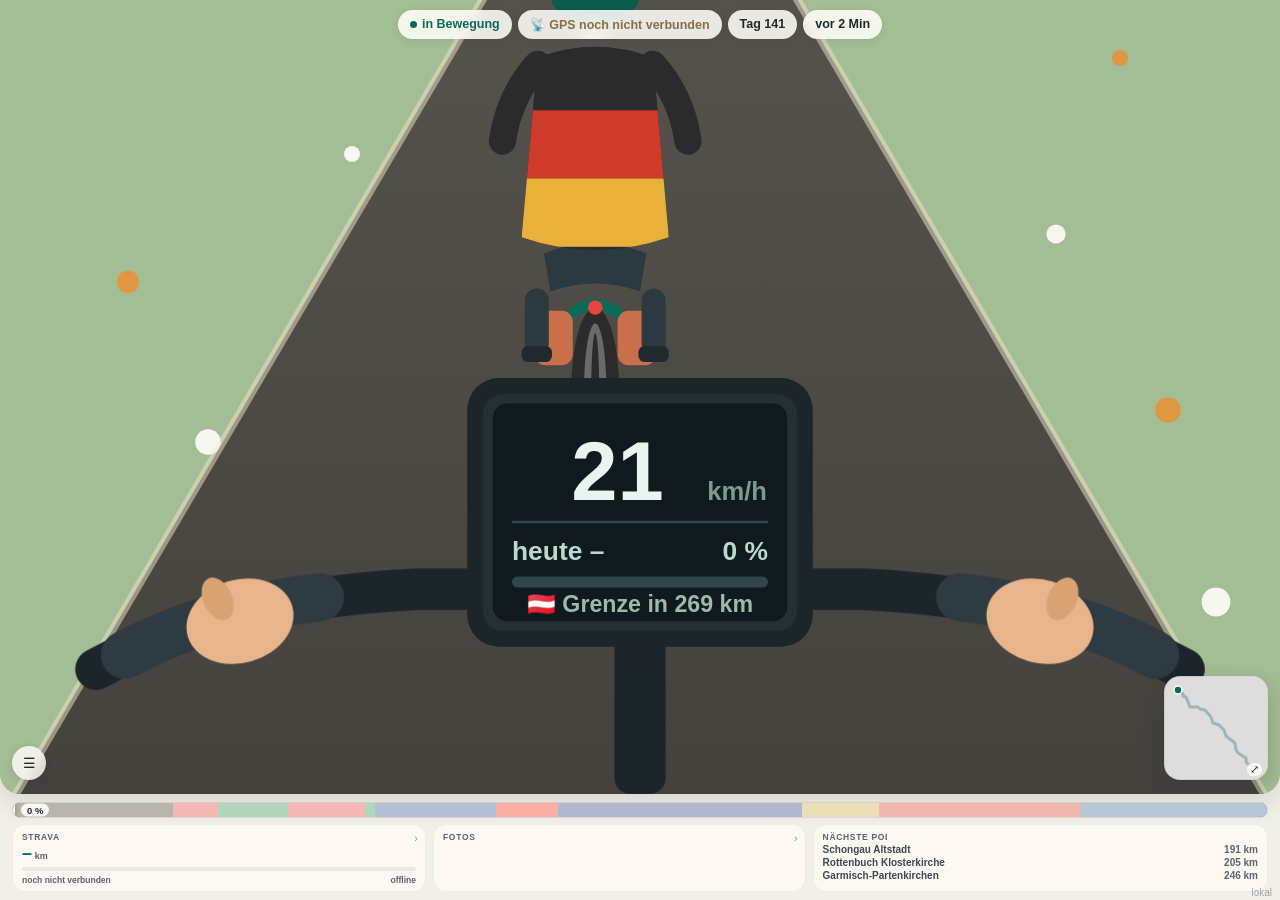
==== commit 9b180a4a: "Berechne Grenzuebertritte aus echten Grenzen statt aus Rechtecken Die Laendererkennung riet aus Boun" ====
--- a/index.html
+++ b/index.html
@@ -987,7 +987,7 @@
   import { loadRouteData } from "./src/services/gpxRouteService.js";
   import { createLocationProvider } from "./src/location/LocationProvider.js";
   import { mapLocationToRoute, computeMovementStatus } from "./src/services/routePositionService.js";
-  import { buildCountrySegments, COUNTRY_NAMES } from "./src/services/routeCountryService.js";
+  import { loadCountrySegments, COUNTRY_NAMES } from "./src/services/routeCountryService.js";
   import { reverseGeocode, geocodeOnce } from "./src/services/geocodeService.js";
   import { fetchTraccarTrack } from "./src/services/traccarProxyService.js";
   import { loadPoiData } from "./src/services/poiService.js";
@@ -2186,7 +2186,7 @@
 
   // ── Start ──
   state.routeData = await loadRouteData();
-  state.countrySegments = buildCountrySegments(state.routeData);
+  state.countrySegments = await loadCountrySegments(state.routeData);
   renderProgressTrack();
 
   loadPoiData()
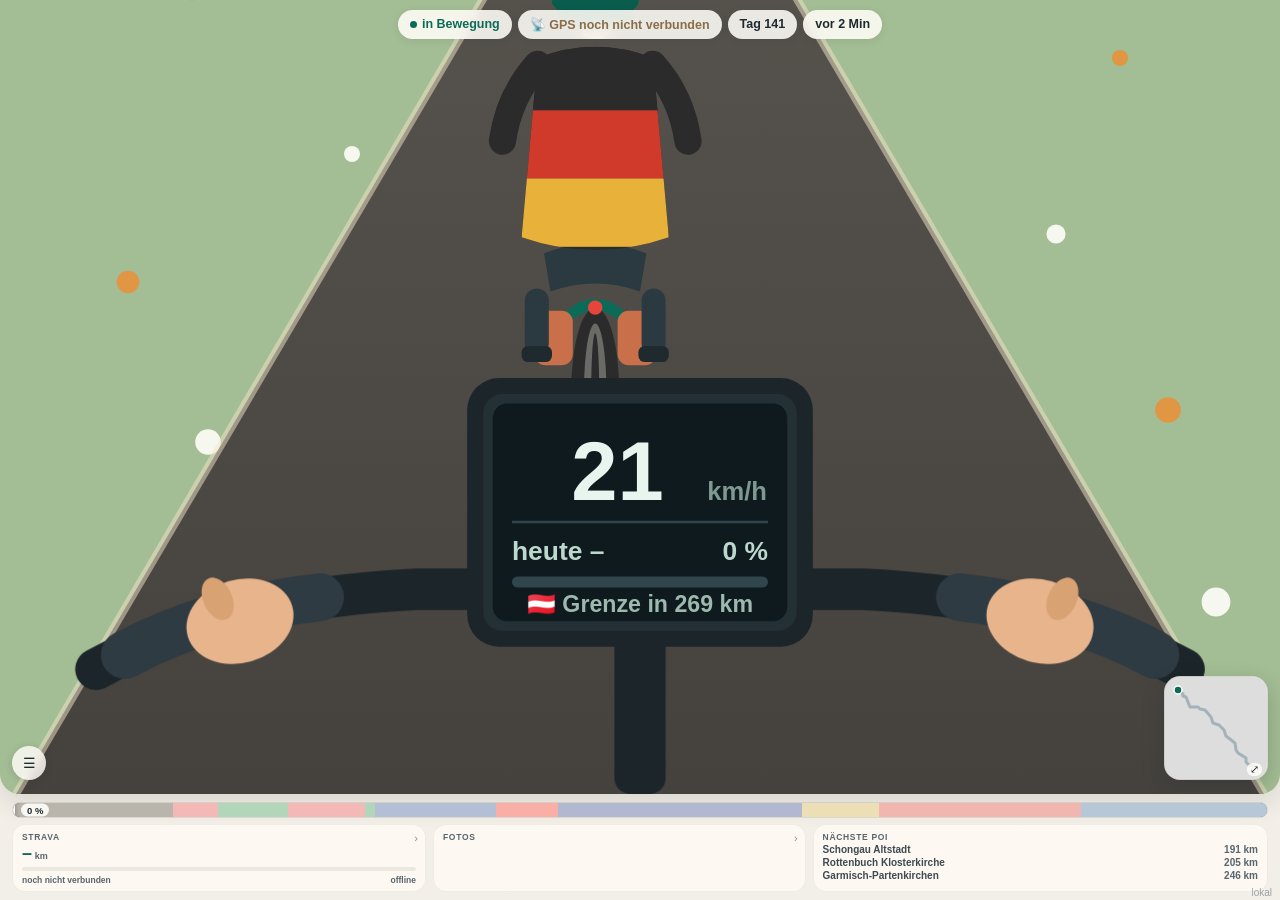
==== commit 5af82658: "Sorge dafuer, dass Clients neue Staende auch bekommen Zwei Loecher, durch die alte Staende bei den Z" ====
--- a/index.html
+++ b/index.html
@@ -2281,6 +2281,41 @@
     document.title = `Timo & Tino · Tag ${day}`;
   }
   renderTripDay();
+
+  // ── Neue Version bemerken ──
+  // Waehrend der Tour wird mehrmals taeglich deployt, und die Seite laeuft bei
+  // manchen den ganzen Tag offen. Ohne das hier sehen die erst beim naechsten
+  // manuellen Neuladen etwas. Die Version steht im Deploy-Stempel unten rechts,
+  // die aktuelle in version.json — unterscheiden sie sich, wird neu geladen.
+  const UPDATE_CHECK_MS = 10 * 60 * 1000;
+  // Ueber die Klasse, nicht ueber eine id: der Deploy ersetzt diesen Knoten
+  // per sed anhand seines exakten Markups — eine id wuerde das brechen.
+  const loadedVersion = document.querySelector(".deploy-version")?.textContent.trim().split(" ")[0] ?? null;
+
+  async function checkForUpdate() {
+    // Lokal ("lokal") gibt es keinen Deploy, gegen den man vergleichen koennte.
+    if (!loadedVersion || loadedVersion === "lokal") return;
+
+    // Mitten im Anschauen nicht dazwischenfunken — ein offenes Popup oder die
+    // Lightbox waere sonst ploetzlich weg. Der naechste Durchlauf holt es nach.
+    if (document.querySelector(".sheet.open") || lightbox.open) return;
+
+    try {
+      const response = await fetch(`./version.json?t=${Date.now()}`, { cache: "no-store" });
+      if (!response.ok) return;
+
+      const { commit } = await response.json();
+      if (commit && commit !== loadedVersion) window.location.reload();
+    } catch {
+      // Offline oder Datei fehlt: einfach beim naechsten Mal wieder versuchen.
+    }
+  }
+
+  setInterval(checkForUpdate, UPDATE_CHECK_MS);
+  // Zurueck aus der Hosentasche ist der unauffaelligste Moment zum Aktualisieren.
+  document.addEventListener("visibilitychange", () => {
+    if (document.visibilityState === "visible") checkForUpdate();
+  });
 </script>
 </body>
 </html>
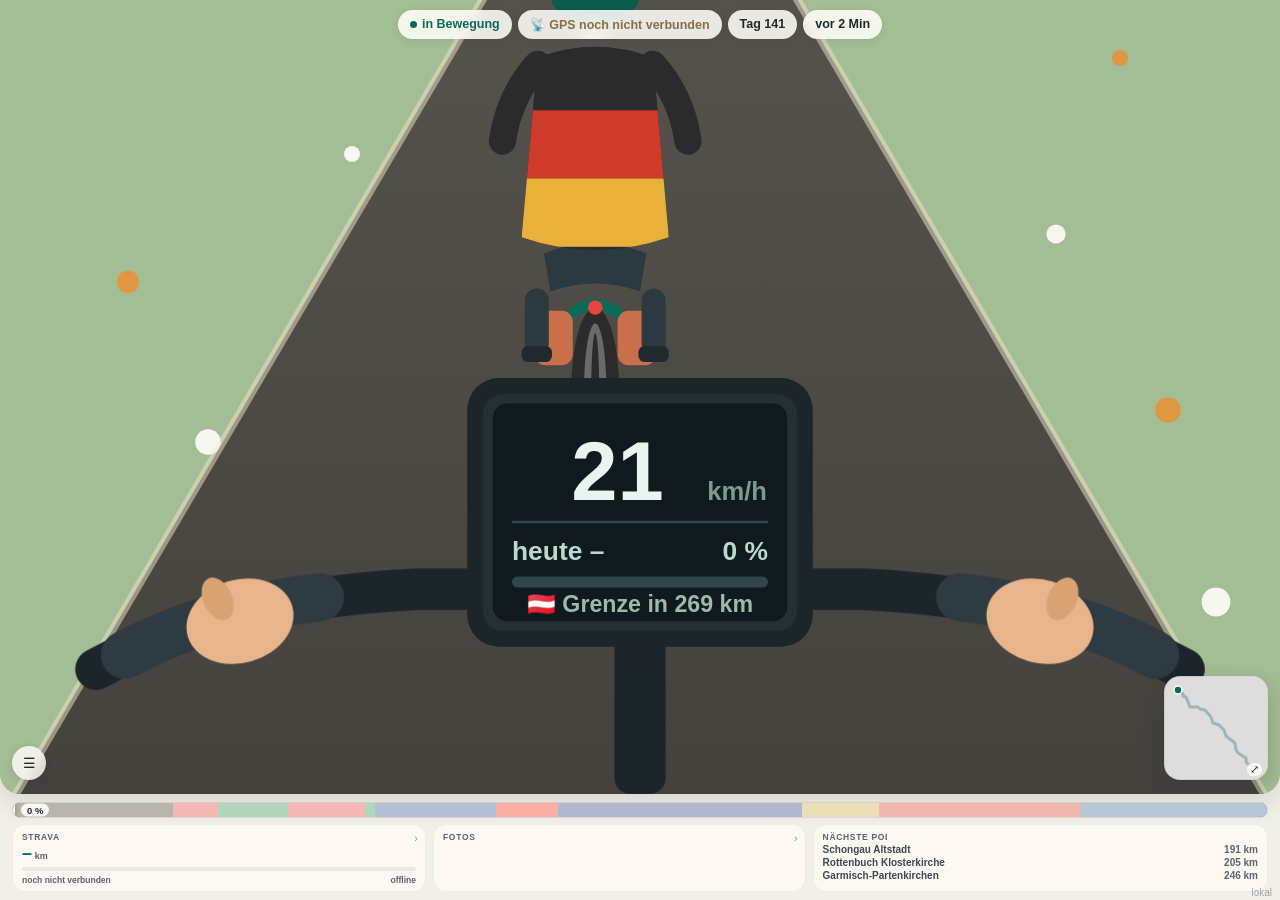
==== commit 11fd2a30: "Ergaenze eine anonyme Reichweitenseite unter /analytics Bisher gab es keinerlei Zahlen darueber, ob " ====
--- a/index.html
+++ b/index.html
@@ -990,6 +990,7 @@
   import { loadCountrySegments, COUNTRY_NAMES } from "./src/services/routeCountryService.js";
   import { reverseGeocode, geocodeOnce } from "./src/services/geocodeService.js";
   import { fetchTraccarTrack } from "./src/services/traccarProxyService.js";
+  import { trackPageview, trackEvent } from "./src/services/trackService.js";
   import { loadPoiData } from "./src/services/poiService.js";
   import { startPhotoService } from "./src/services/photoService.js";
   import { fetchWeather } from "./src/services/weatherService.js";
@@ -1741,6 +1742,7 @@
     const img = event.target.closest("img[data-idx]");
     if (!img) return;
     lbIdx = Number(img.dataset.idx);
+    trackEvent("foto", "live");
     showLightbox();
     lightbox.showModal();
   });
@@ -1759,18 +1761,19 @@
   });
 
   // ── Popups ──
-  function wireSheet(sheetId, opener, onOpen) {
+  function wireSheet(sheetId, opener, onOpen, eventName) {
     const sheet = $(sheetId);
     opener?.addEventListener("click", () => {
       sheet.classList.add("open");
+      if (eventName) trackEvent(eventName, "live");
       onOpen?.();
     });
     sheet.querySelector("[data-close]").addEventListener("click", () => sheet.classList.remove("open"));
     sheet.addEventListener("click", (event) => { if (event.target === sheet) sheet.classList.remove("open"); });
   }
-  wireSheet("statusSheet", $("tourProgress"));
-  wireSheet("healthSheet", $("boxHealth"));
-  wireSheet("albumSheet", $("boxAlbum"));
+  wireSheet("statusSheet", $("tourProgress"), null, "tourstatus");
+  wireSheet("healthSheet", $("boxHealth"), null, "strava");
+  wireSheet("albumSheet", $("boxAlbum"), null, "album");
 
   // ── Karten (Minimap + Popup) ──
   let miniMap = null;
@@ -1930,7 +1933,7 @@
         }
         renderBigMapLayers();
       });
-    });
+    }, "karte");
 
     updateMapMarker();
   }
@@ -2171,6 +2174,7 @@
     const img = event.target.closest("img[data-map-photo-idx]");
     if (!img) return;
     lbIdx = Number(img.dataset.mapPhotoIdx);
+    trackEvent("foto", "live");
     showLightbox();
     lightbox.showModal();
   });
@@ -2282,6 +2286,11 @@
   }
   renderTripDay();
 
+  // ── Reichweite (anonym, ohne Cookies) ──
+  trackPageview("live");
+  document.querySelector('a[href="./backup/"]')
+    ?.addEventListener("click", () => trackEvent("klassisch", "live"));
+
   // ── Neue Version bemerken ──
   // Waehrend der Tour wird mehrmals taeglich deployt, und die Seite laeuft bei
   // manchen den ganzen Tag offen. Ohne das hier sehen die erst beim naechsten
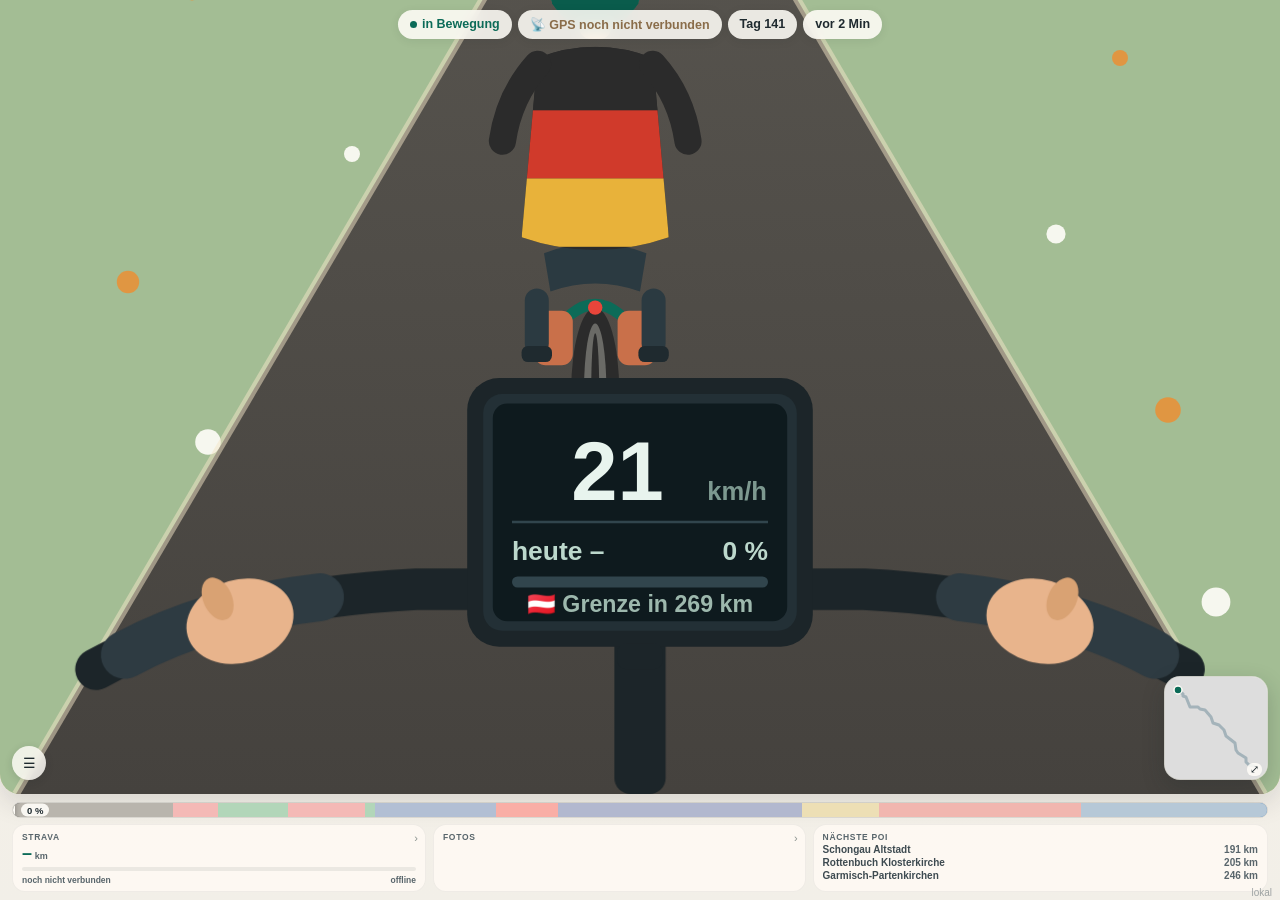
==== commit 8d8e55f5: "Zeige eine heute beendete Etappe sofort statt erst am naechsten Tag Das Tour-Sheet blendete den heut" ====
--- a/index.html
+++ b/index.html
@@ -360,6 +360,46 @@
   .album-day__head h4 { font-size: 13px; font-weight: 800; letter-spacing: -0.01em; }
   .album-day__head span { font-size: 10.5px; font-weight: 700; color: #58656b; white-space: nowrap; }
   .album-grid { display: grid; grid-template-columns: repeat(4, 1fr); gap: 6px; }
+
+  /* ── Videokachel ── */
+  .album-video {
+    position: relative; padding: 0; border: 0; background: #1f2a2f;
+    width: 100%; aspect-ratio: 1; border-radius: 8px; overflow: hidden;
+    cursor: pointer; display: block;
+  }
+  .album-video img { width: 100%; height: 100%; object-fit: cover; display: block; }
+  /* Ohne Standbild bleibt die Kachel eine reine Farbflaeche — null Ladung. */
+  .album-video__play {
+    position: absolute; left: 50%; top: 50%; transform: translate(-50%, -50%);
+    width: 30px; height: 30px; border-radius: 50%;
+    background: rgba(0, 0, 0, .5); backdrop-filter: blur(2px);
+    box-shadow: 0 1px 6px rgba(0, 0, 0, .4);
+  }
+  .album-video__play::after {
+    content: ""; position: absolute; left: 11px; top: 9px;
+    border-style: solid; border-width: 6px 0 6px 10px;
+    border-color: transparent transparent transparent #fff;
+  }
+  .album-video__dauer {
+    position: absolute; right: 4px; bottom: 4px;
+    padding: 1px 5px; border-radius: 999px;
+    background: rgba(0, 0, 0, .6); color: #fff;
+    font-size: 9.5px; font-weight: 700; font-variant-numeric: tabular-nums;
+  }
+
+  .photo-lightbox__video {
+    max-width: 100%; max-height: 80vh; border-radius: 10px;
+    background: #000; display: block;
+  }
+
+  /* Abspielsymbol auf dem Kartenmarker */
+  .photo-map-marker--video::after {
+    content: ""; position: absolute; left: 50%; top: 50%;
+    transform: translate(-50%, -50%);
+    border-style: solid; border-width: 5px 0 5px 9px;
+    border-color: transparent transparent transparent #fff;
+    filter: drop-shadow(0 1px 3px rgba(0, 0, 0, .8));
+  }
   .album-grid img { width: 100%; aspect-ratio: 1; object-fit: cover; border-radius: 8px; background: #e9e2d2; cursor: pointer; }
   .health-sheet__card { width: min(94vw, 600px); max-height: min(88vh, 780px); padding: 20px 18px 18px; }
   .health-hero {
@@ -980,6 +1020,10 @@
 <dialog id="photo-lightbox" class="photo-lightbox">
   <button class="photo-lightbox__close" data-lightbox-close aria-label="Schließen">&#x2715;</button>
   <img class="photo-lightbox__img" src="" alt="" />
+  <!-- Ohne src laedt ein <video> nichts. preload="none" sorgt zusaetzlich
+       dafuer, dass selbst nach dem Setzen der Quelle erst auf Abspielen
+       hin geladen wird. -->
+  <video class="photo-lightbox__video" preload="none" playsinline controls hidden></video>
   <p class="photo-lightbox__caption"></p>
 </dialog>
 
@@ -1434,25 +1478,39 @@
 
     const today = todayKeyForRiders();
     const tripEntries = Object.entries(strava.tripDays ?? {}).sort(([a], [b]) => b.localeCompare(a));
-    const completedEntries = tripEntries.filter(([day]) => day < today);
+
+    // Ein Tourtag gilt als abgeschlossene Etappe, sobald Strava eine Fahrt
+    // dafuer kennt — auch der heutige, sobald die Etappe hochgeladen ist. So
+    // erscheint eine am selben Tag beendete Fahrt sofort und nicht erst, wenn
+    // das Datum umspringt.
+    const stravaTodayKm = strava.tripDays?.[today]?.distanceKm ?? null;
+    const todayDone = stravaTodayKm != null;
+    const completedEntries = tripEntries.filter(([day]) => day <= today);
     const completed = sumTripDays(completedEntries);
-    const todayKm = state.stats.sources?.today === "traccar" ? state.stats.todayKm : null;
-    const totalKm = completed.distanceKm + (todayKm ?? 0);
+    // Live-Zuschlag aus Traccar nur, solange heute noch keine Strava-Etappe
+    // vorliegt — sonst steckt der Tag schon in completed und wuerde doppelt
+    // zaehlen.
+    const liveTodayKm = !todayDone && state.stats.sources?.today === "traccar"
+      ? state.stats.todayKm
+      : null;
+    const totalKm = completed.distanceKm + (liveTodayKm ?? 0);
     const avgHr = completed.hrWeight > 0 ? Math.round(completed.hrSum / completed.hrWeight) : null;
     const completedShare = totalKm > 0 ? completed.distanceKm / totalKm * 100 : 0;
-    const todayShare = totalKm > 0 ? (todayKm ?? 0) / totalKm * 100 : 0;
+    const todayShare = totalKm > 0 ? (liveTodayKm ?? 0) / totalKm * 100 : 0;
 
     $("healthLabel").textContent = "Tour bisher";
     $("healthValue").textContent = fmtDistanceNumber(totalKm);
     $("healthSub").textContent = `${completedEntries.length} ${completedEntries.length === 1 ? "Etappe" : "Etappen"}`;
-    $("healthToday").textContent = todayKm != null ? `heute ${fmtDistanceNumber(todayKm)}` : "heute live";
-    $("healthToday").classList.add("health-tile__live");
+    $("healthToday").textContent = todayDone
+      ? `heute ${fmtDistanceNumber(stravaTodayKm)}`
+      : liveTodayKm != null ? `heute ${fmtDistanceNumber(liveTodayKm)}` : "heute live";
+    $("healthToday").classList.toggle("health-tile__live", !todayDone);
     $("healthBarCompleted").style.width = `${completedShare}%`;
     $("healthBarToday").style.width = `${todayShare}%`;
     $("healthSheetSub").textContent = `Heute live mit Traccar · abgeschlossene Tage aus Strava`;
 
     const tours = (strava.tripTours ?? [])
-      .filter((tour) => tour.date < today)
+      .filter((tour) => tour.date <= today)
       .slice(0, 12);
 
     $("healthContent").innerHTML = `
@@ -1469,7 +1527,7 @@
           </div>
           <div class="health-source__labels">
             <div><span>Strava · fertig</span><b>${fmtKm(completed.distanceKm)}</b></div>
-            <div><span>Traccar · heute</span><b>${todayKm != null ? fmtKm(todayKm) : "live"}</b></div>
+            <div><span>Traccar · heute</span><b>${todayDone ? "fertig" : liveTodayKm != null ? fmtKm(liveTodayKm) : "live"}</b></div>
           </div>
         </div>
       </div>
@@ -1571,11 +1629,58 @@
       .toLocaleDateString("de-DE", { weekday: "long", day: "numeric", month: "long" });
   }
 
+  // Ein Video ohne Vorschaubild bleibt im Album — es bekommt eine
+  // Platzhalterkachel. Nur ein Foto ohne Bild waere sinnlos.
+  const istVideo = (medium) => medium?.kind === "video";
+  const gehoertInsAlbum = (medium) => Boolean(medium.thumbUrl) || istVideo(medium);
+
+  // "3 Fotos" waere gelogen, sobald ein Video dabei ist.
+  function medienLabel(medien) {
+    const videos = medien.filter(istVideo).length;
+    const fotos = medien.length - videos;
+    const teile = [];
+    if (fotos) teile.push(`${fotos} ${fotos === 1 ? "Foto" : "Fotos"}`);
+    if (videos) teile.push(`${videos} ${videos === 1 ? "Video" : "Videos"}`);
+    return teile.join(" · ") || "nichts";
+  }
+
+  function dauerLabel(sekunden) {
+    if (!sekunden) return "";
+    const ganze = Math.round(sekunden);
+    return `${Math.floor(ganze / 60)}:${String(ganze % 60).padStart(2, "0")}`;
+  }
+
+  // Die Kachel enthaelt NIE ein <video>. Das ist der ganze Trick: solange kein
+  // Video-Element im Dokument steht, kann der Browser auch keine Videodaten
+  // anfordern. Sichtbar ist nur ein Standbild (oder gar nichts) plus Abspiel-
+  // symbol; das Video wird erst beim Antippen im Popup erzeugt.
+  function albumTileHtml(photo, index) {
+    if (!istVideo(photo)) {
+      return `<img src="${PHOTO_HOST}${photo.thumbUrl}" data-idx="${index}" alt="Foto von unterwegs" loading="lazy" />`;
+    }
+
+    const dauer = dauerLabel(photo.duration);
+    const inhalt = photo.thumbUrl
+      ? `<img src="${PHOTO_HOST}${photo.thumbUrl}" alt="Video von unterwegs" loading="lazy" />`
+      // Ohne Standbild: reine CSS-Kachel, kostet keinen einzigen Byte Ladung.
+      // Kein Symbol noetig — der Abspielknopf sagt bereits alles, und ein
+      // zweites Zeichen laege exakt darunter.
+      : "";
+
+    return `<button type="button" class="album-video" data-idx="${index}"
+              aria-label="Video abspielen${dauer ? `, Länge ${dauer}` : ""}">
+        ${inhalt}
+        <span class="album-video__play" aria-hidden="true"></span>
+        ${dauer ? `<span class="album-video__dauer">${dauer}</span>` : ""}
+      </button>`;
+  }
+
   function renderPhotos() {
-    const photos = state.photos.filter((photo) => photo.thumbUrl);
+    const photos = state.photos.filter(gehoertInsAlbum);
 
     $("thumbStack").innerHTML =
-      photos.slice(0, 3).map((photo) => `<img src="${PHOTO_HOST}${photo.thumbUrl}" alt="" loading="lazy" />`).join("") +
+      photos.filter((photo) => photo.thumbUrl).slice(0, 3)
+        .map((photo) => `<img src="${PHOTO_HOST}${photo.thumbUrl}" alt="" loading="lazy" />`).join("") +
       (photos.length ? `<span class="thumb-stack__count">${photos.length}</span>` : "");
 
     // Nach Tagen gruppieren. Der Index bleibt der Index in albumPhotos() —
@@ -1598,7 +1703,7 @@
     $("albumGrid").innerHTML = orderedDays.map((day) => {
       const entries = dayGroups.get(day);
       const tourDay = tourDayNumber(day);
-      const meta = [tourDay ? `Tag ${tourDay}` : null, `${entries.length} ${entries.length === 1 ? "Foto" : "Fotos"}`]
+      const meta = [tourDay ? `Tag ${tourDay}` : null, medienLabel(entries.map((e) => e.photo))]
         .filter(Boolean)
         .join(" · ");
 
@@ -1609,15 +1714,14 @@
             <span>${meta}</span>
           </div>
           <div class="album-grid">
-            ${entries.map(({ photo, index }) =>
-              `<img src="${PHOTO_HOST}${photo.thumbUrl}" data-idx="${index}" alt="Foto von unterwegs" loading="lazy" />`).join("")}
+            ${entries.map(({ photo, index }) => albumTileHtml(photo, index)).join("")}
           </div>
         </section>`;
     }).join("");
 
     const dayCount = orderedDays.filter(Boolean).length;
     $("albumCount").textContent = photos.length
-      ? `${photos.length} Fotos an ${dayCount} ${dayCount === 1 ? "Tag" : "Tagen"}`
+      ? `${medienLabel(photos)} an ${dayCount} ${dayCount === 1 ? "Tag" : "Tagen"}`
       : "Noch keine Fotos";
 
     // Slider: nur Fotos des heutigen Kalendertages
@@ -1689,7 +1793,19 @@
   let lbIdx = 0;
 
   function albumPhotos() {
-    return state.photos.filter((photo) => photo.thumbUrl);
+    return state.photos.filter(gehoertInsAlbum);
+  }
+
+  // Haelt das Video an UND bricht einen laufenden Download ab. Ohne das
+  // removeAttribute + load() laedt der Browser munter weiter, auch wenn das
+  // Popup laengst zu ist.
+  function videoAnhalten() {
+    const video = lightbox.querySelector(".photo-lightbox__video");
+    if (!video.getAttribute("src")) return;
+    video.pause();
+    video.removeAttribute("src");
+    video.removeAttribute("poster");
+    video.load();
   }
 
   function showLightbox(dir = 0) {
@@ -1698,6 +1814,38 @@
     if (!photo) return;
 
     const img = lightbox.querySelector(".photo-lightbox__img");
+    const video = lightbox.querySelector(".photo-lightbox__video");
+
+    if (istVideo(photo)) {
+      videoAnhalten();
+      img.hidden = true;
+      img.removeAttribute("src");
+      video.hidden = false;
+      if (photo.lightboxUrl) video.poster = PHOTO_HOST + photo.lightboxUrl;
+      video.src = PHOTO_HOST + (photo.videoUrl ?? photo.url);
+      // Der Klick, der das Popup geoeffnet hat, zaehlt als Nutzergeste —
+      // meist darf damit sofort abgespielt werden. Wenn der Browser es
+      // ablehnt, steht die Steuerung ja bereit.
+      video.play().catch(() => {});
+      renderLightboxCaption(photo, photos);
+
+      // iPhones nehmen im Modus "Hohe Effizienz" in HEVC auf. Safari spielt
+      // das, viele Android- und Desktop-Browser nicht — die zeigen sonst
+      // wortlos ein schwarzes Feld. Dann wenigstens einen ehrlichen Hinweis
+      // und den direkten Weg zur Datei anbieten.
+      video.onerror = () => {
+        lightbox.querySelector(".photo-lightbox__caption").innerHTML = `
+          <div class="lc-chips">
+            <span class="lc-chip">Dieses Video kann der Browser nicht abspielen</span>
+            <a class="lc-chip" href="${PHOTO_HOST}${esc(photo.videoUrl ?? photo.url)}" download>herunterladen</a>
+          </div>`;
+      };
+      return;
+    }
+
+    videoAnhalten();
+    video.hidden = true;
+    img.hidden = false;
     img.src = PHOTO_HOST + (photo.lightboxUrl ?? photo.thumbUrl);
     if (dir !== 0 && typeof img.animate === "function") {
       img.animate(
@@ -1706,9 +1854,25 @@
       );
     }
 
+    renderLightboxCaption(photo, photos);
+
+    for (const n of [lbIdx - 1, lbIdx + 1]) {
+      const neighbor = photos[n];
+      // Nur Standbilder vorladen. Ein Video ohne Vorschaubild hat hier gar
+      // keine Adresse — ohne diese Pruefung entstuende eine Anfrage auf
+      // ".../null". Das Video selbst wird NIE vorgeladen.
+      const vorschau = neighbor?.lightboxUrl ?? neighbor?.thumbUrl;
+      if (vorschau) new Image().src = PHOTO_HOST + vorschau;
+    }
+  }
+
+  function renderLightboxCaption(photo, photos) {
     const date = photo.date ? new Date(photo.date) : null;
+    const dauer = istVideo(photo) ? dauerLabel(photo.duration) : "";
+
     lightbox.querySelector(".photo-lightbox__caption").innerHTML = `<div class="lc-chips">
       <span class="lc-chip">${lbIdx + 1}/${photos.length}</span>
+      ${dauer ? `<span class="lc-chip">🎬 ${dauer}</span>` : ""}
       ${date ? `<span class="lc-chip">${date.toLocaleDateString("de-DE", { day: "2-digit", month: "long" })}</span>` : ""}
       ${date ? `<span class="lc-chip">${date.toLocaleTimeString("de-DE", { hour: "2-digit", minute: "2-digit" })} Uhr</span>` : ""}
       ${photo.lat != null ? `<span class="lc-chip">📍 <span id="lbLoc">…</span></span>` : ""}
@@ -1724,11 +1888,6 @@
         })
         .catch(() => {});
     }
-
-    for (const n of [lbIdx - 1, lbIdx + 1]) {
-      const neighbor = photos[n];
-      if (neighbor) new Image().src = PHOTO_HOST + (neighbor.lightboxUrl ?? neighbor.thumbUrl);
-    }
   }
 
   function navLightbox(dir) {
@@ -1739,7 +1898,7 @@
   }
 
   $("albumGrid").addEventListener("click", (event) => {
-    const img = event.target.closest("img[data-idx]");
+    const img = event.target.closest("[data-idx]");
     if (!img) return;
     lbIdx = Number(img.dataset.idx);
     trackEvent("foto", "live");
@@ -1748,6 +1907,8 @@
   });
   lightbox.querySelector("[data-lightbox-close]").addEventListener("click", () => lightbox.close());
   lightbox.addEventListener("click", (event) => { if (event.target === lightbox) lightbox.close(); });
+  // Deckt jeden Weg ab: Knopf, Klick daneben und die Escape-Taste des Dialogs.
+  lightbox.addEventListener("close", videoAnhalten);
   document.addEventListener("keydown", (event) => {
     if (!lightbox.open) return;
     if (event.key === "ArrowRight") navLightbox(1);
@@ -2106,6 +2267,9 @@
     const visible = albumPhotos()
       .map((photo, index) => ({ photo, index }))
       .filter(({ photo }) =>
+        // Ohne Standbild gaebe es nichts zu zeigen — ein Video ohne
+        // Vorschaubild bleibt deshalb von der Karte weg (im Album ist es da).
+        photo.thumbUrl &&
         photo.lat != null && photo.lon != null && bounds.contains([photo.lat, photo.lon]));
 
     if (!visible.length) return;
@@ -2127,7 +2291,7 @@
       const marker = window.L.marker([lead.photo.lat, lead.photo.lon], {
         icon: window.L.divIcon({
           className: "",
-          html: `<div class="photo-map-marker"><img src="${PHOTO_HOST}${esc(lead.photo.thumbUrl)}" alt="" />${badge}</div>`,
+          html: `<div class="photo-map-marker${istVideo(lead.photo) ? " photo-map-marker--video" : ""}"><img src="${PHOTO_HOST}${esc(lead.photo.thumbUrl)}" alt="" />${badge}</div>`,
           iconSize: [40, 40], iconAnchor: [20, 20],
         }),
         zIndexOffset: 500,
